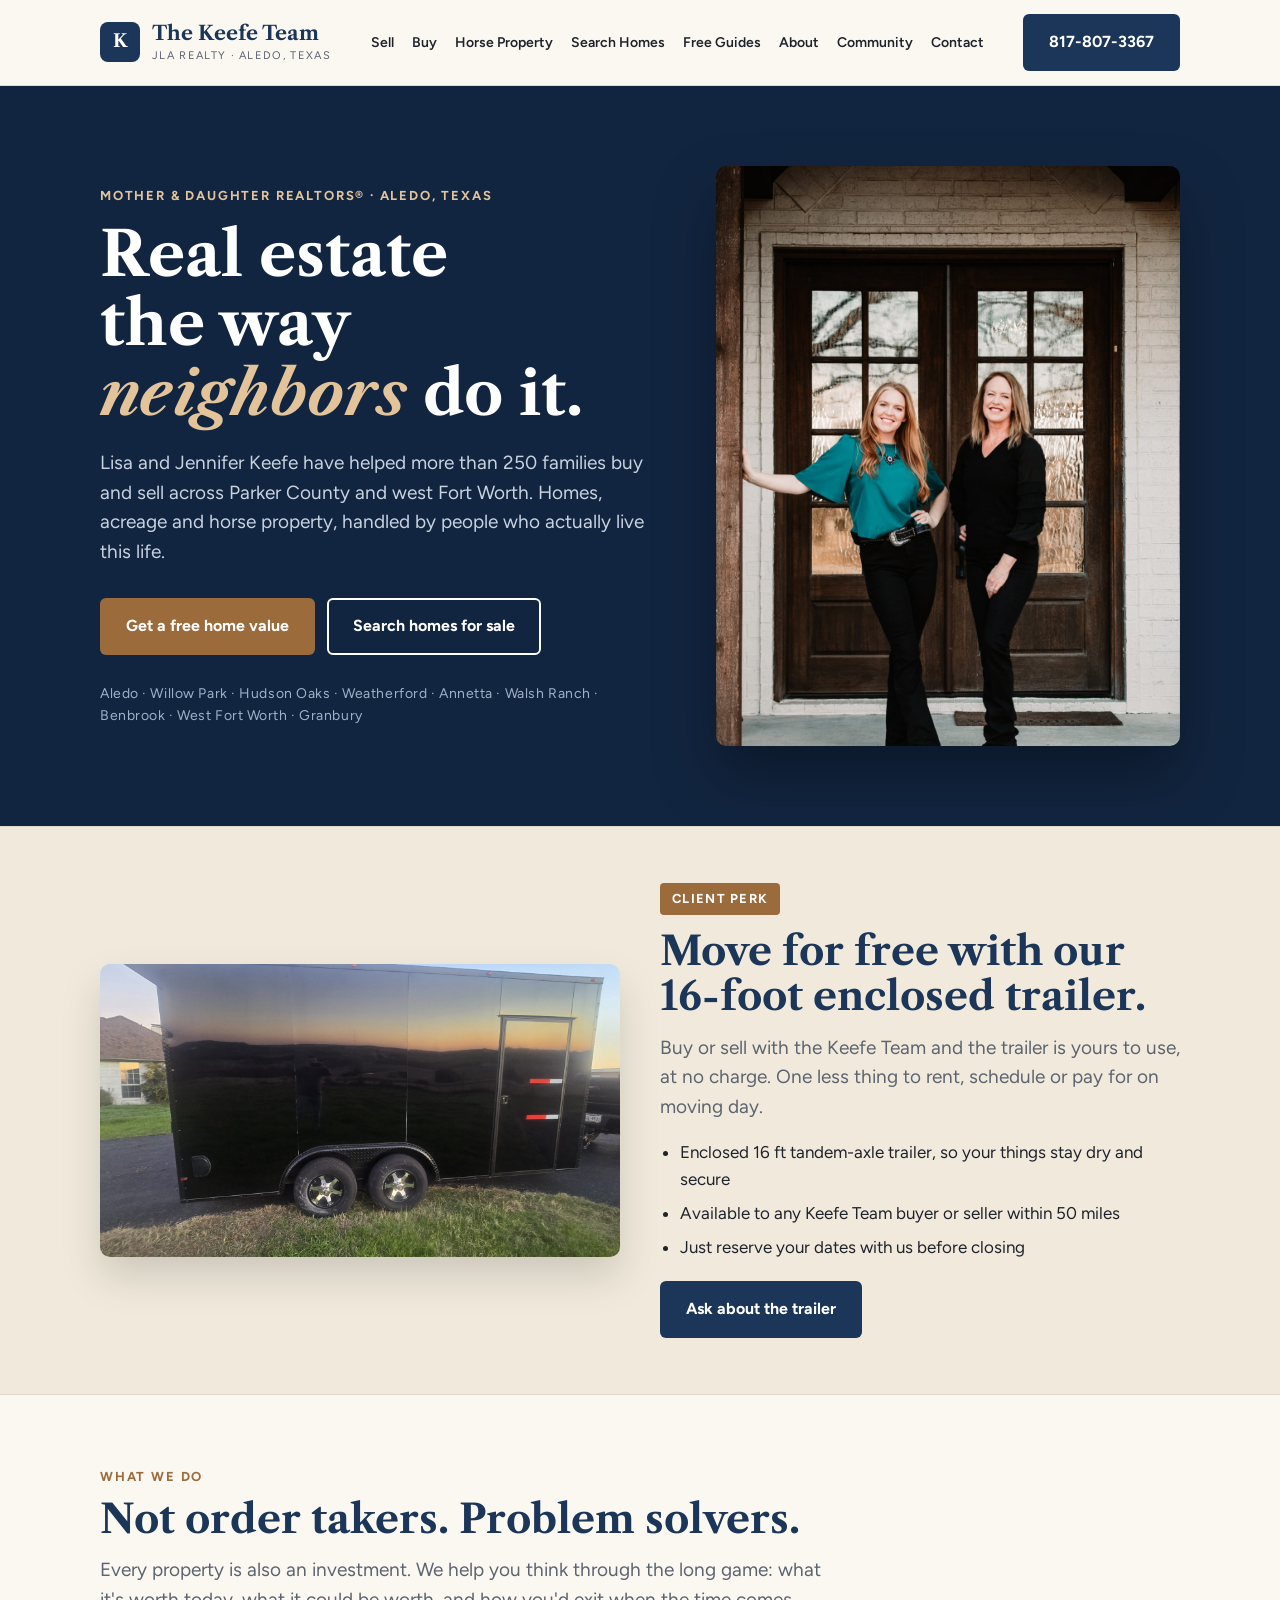
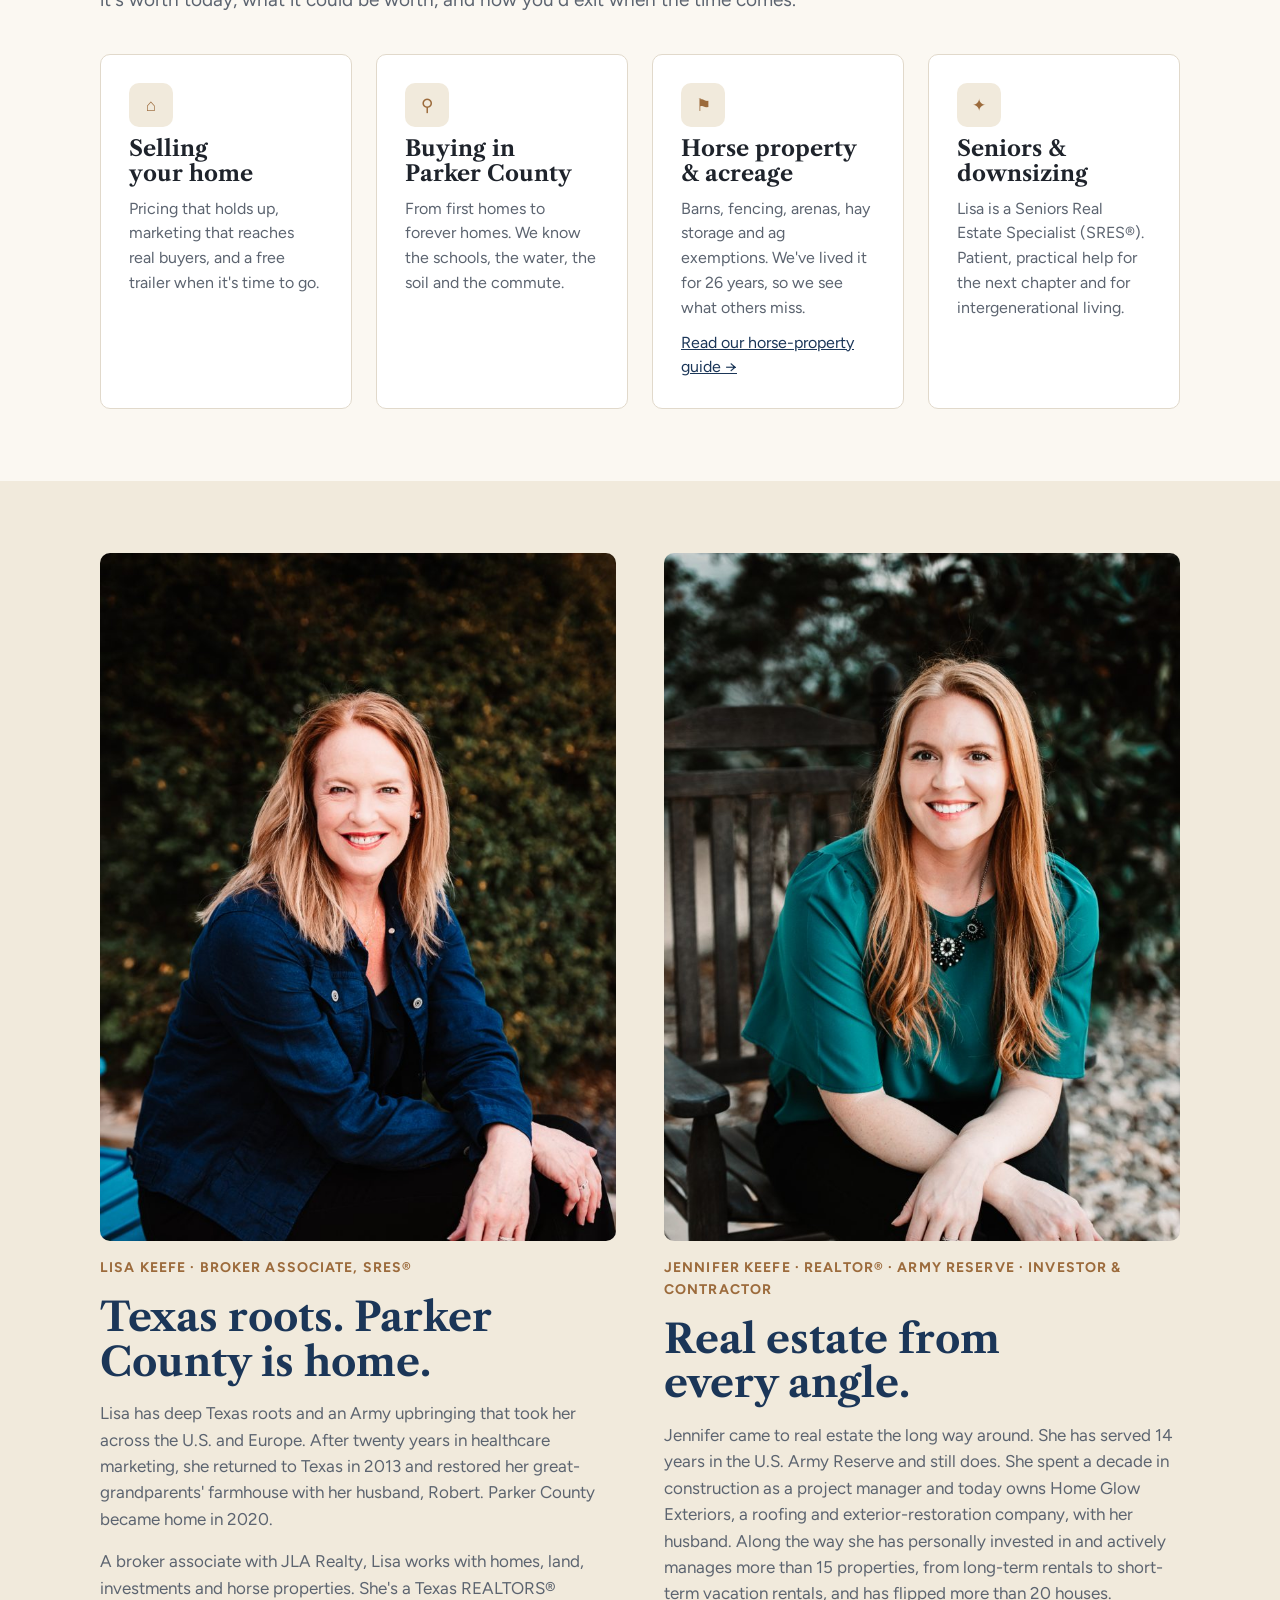
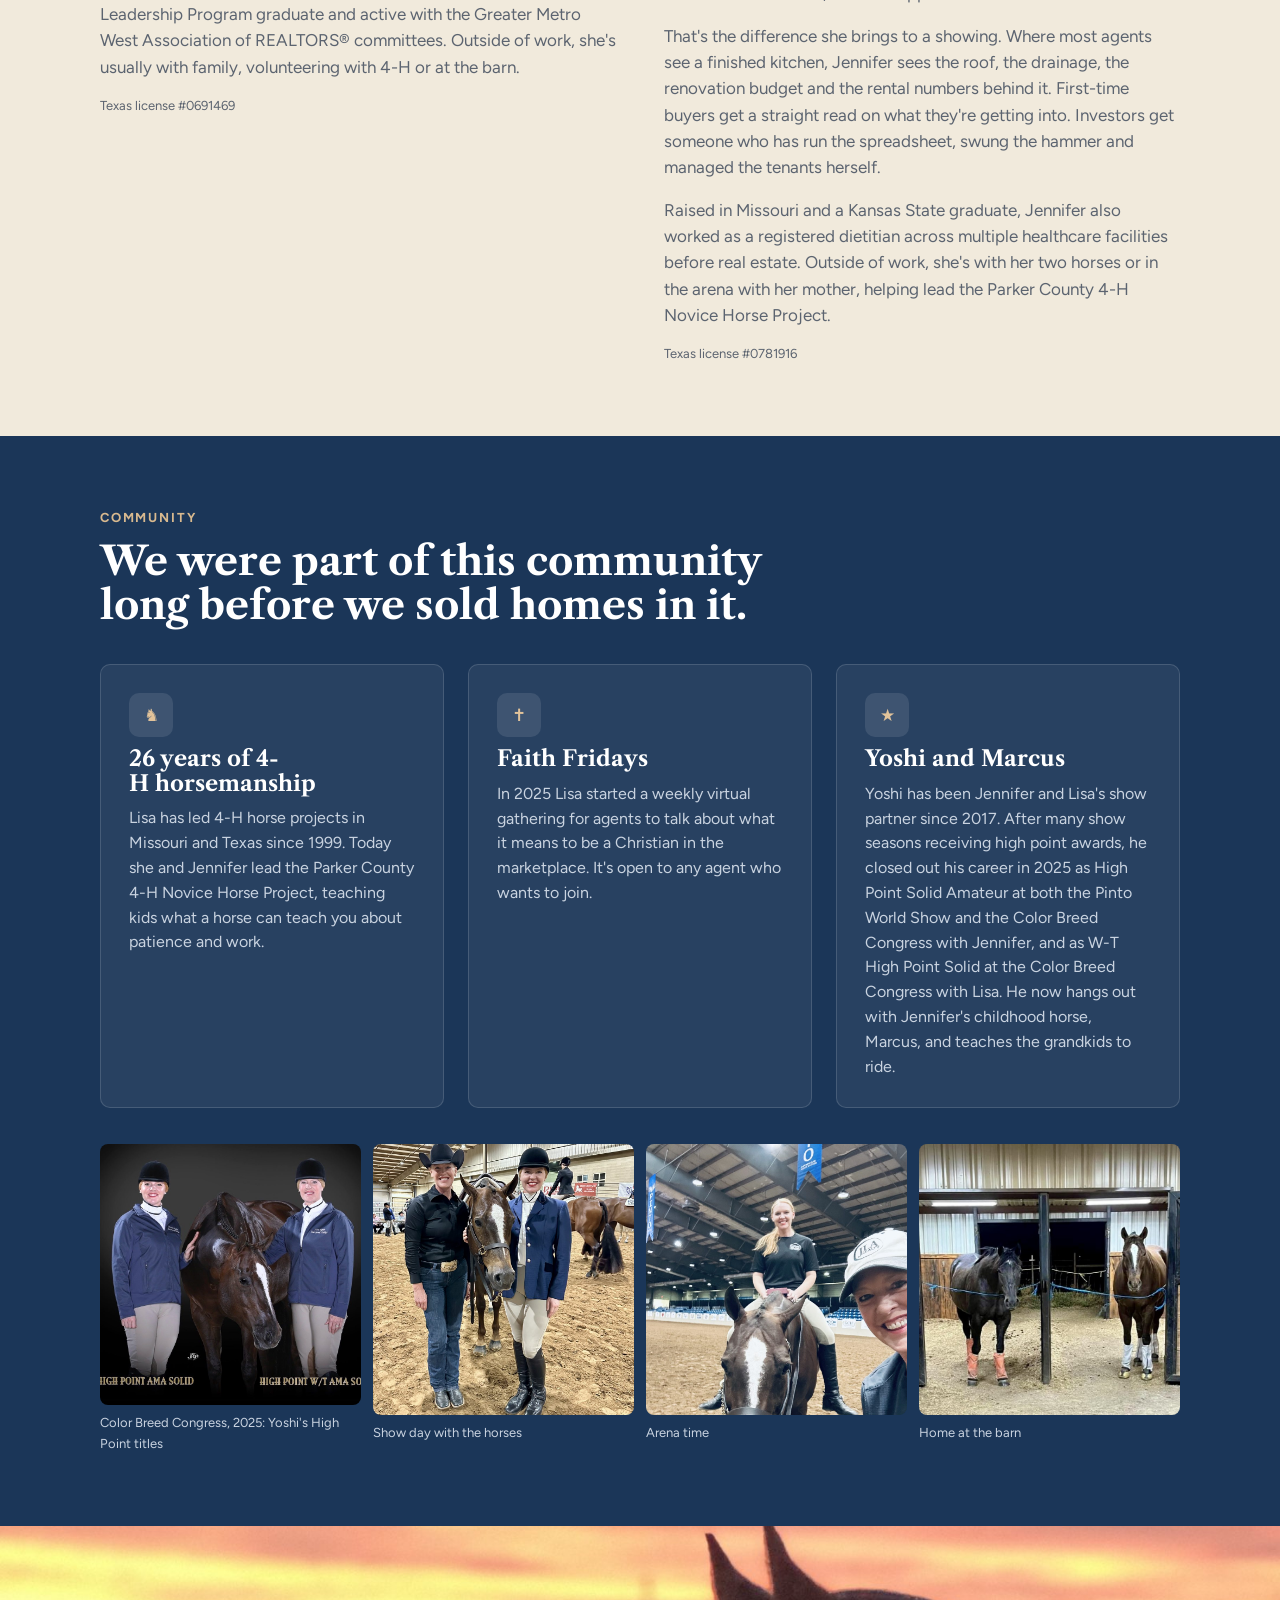
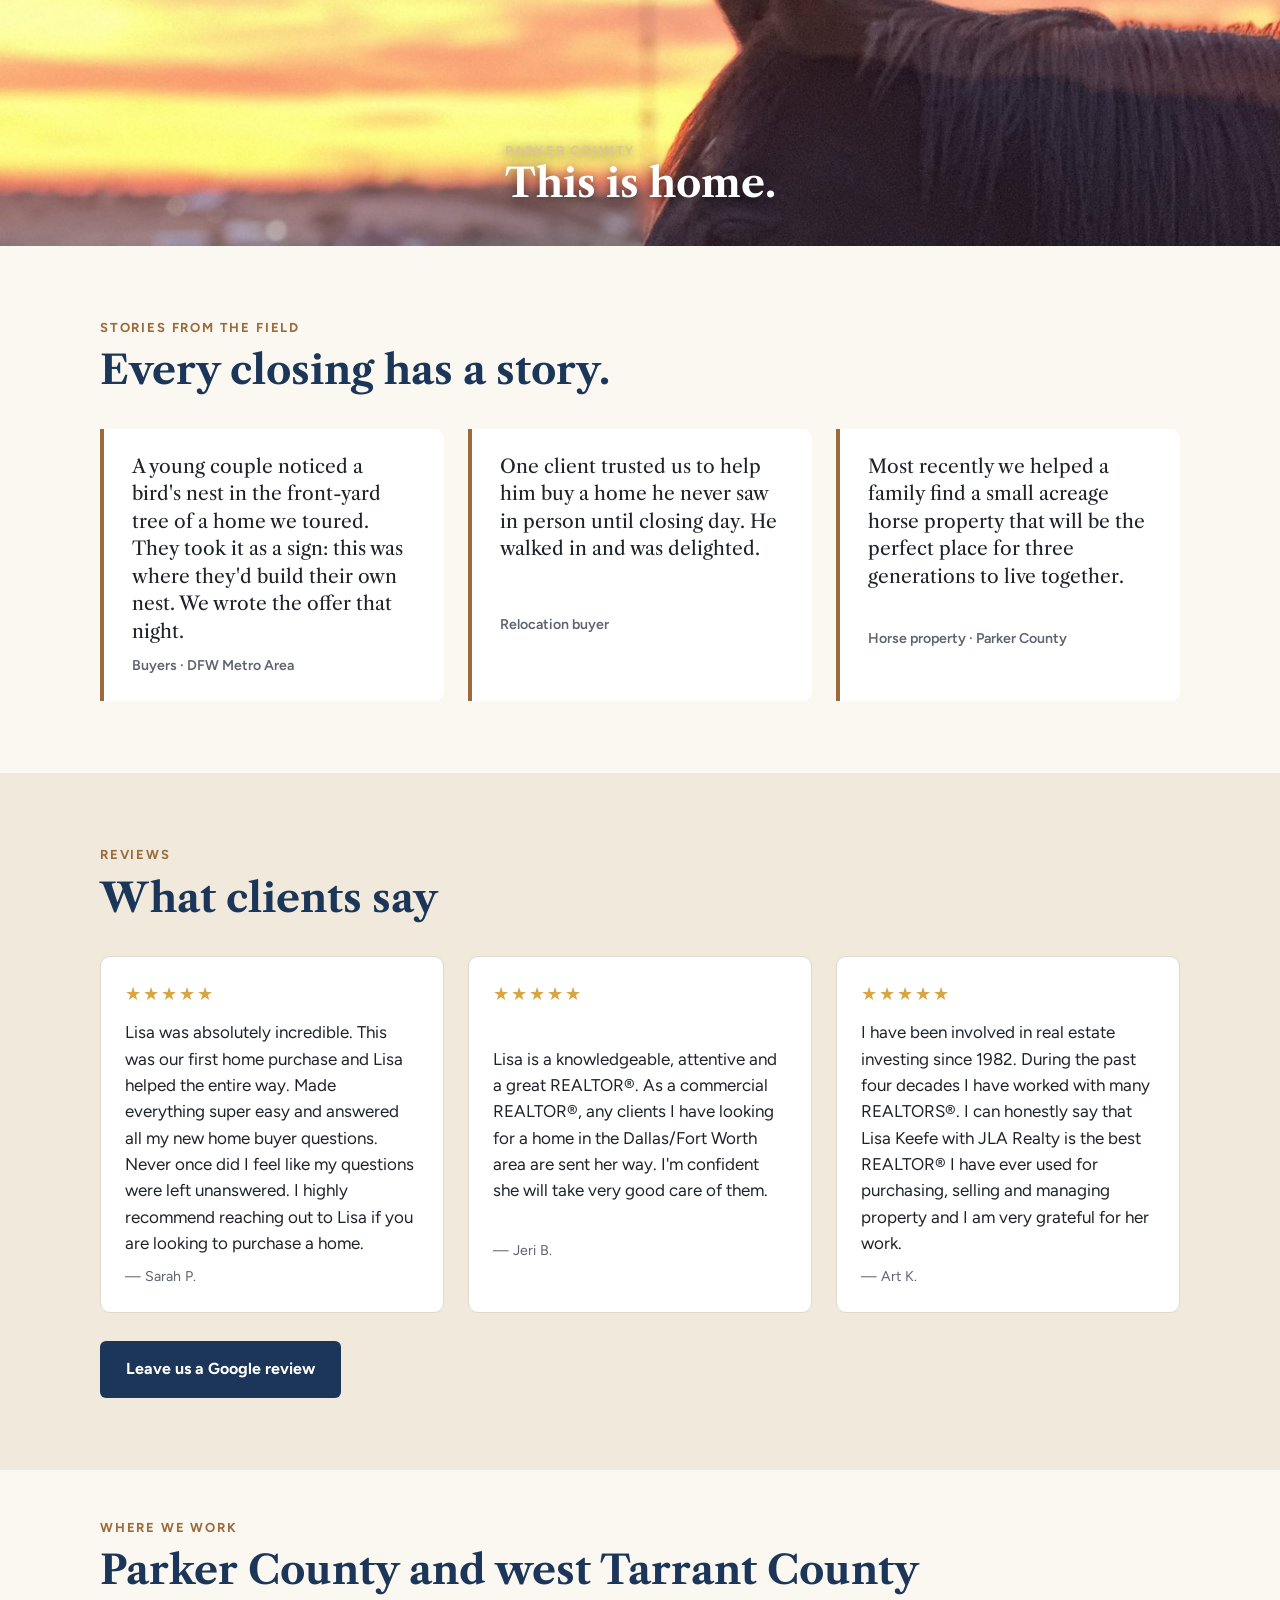
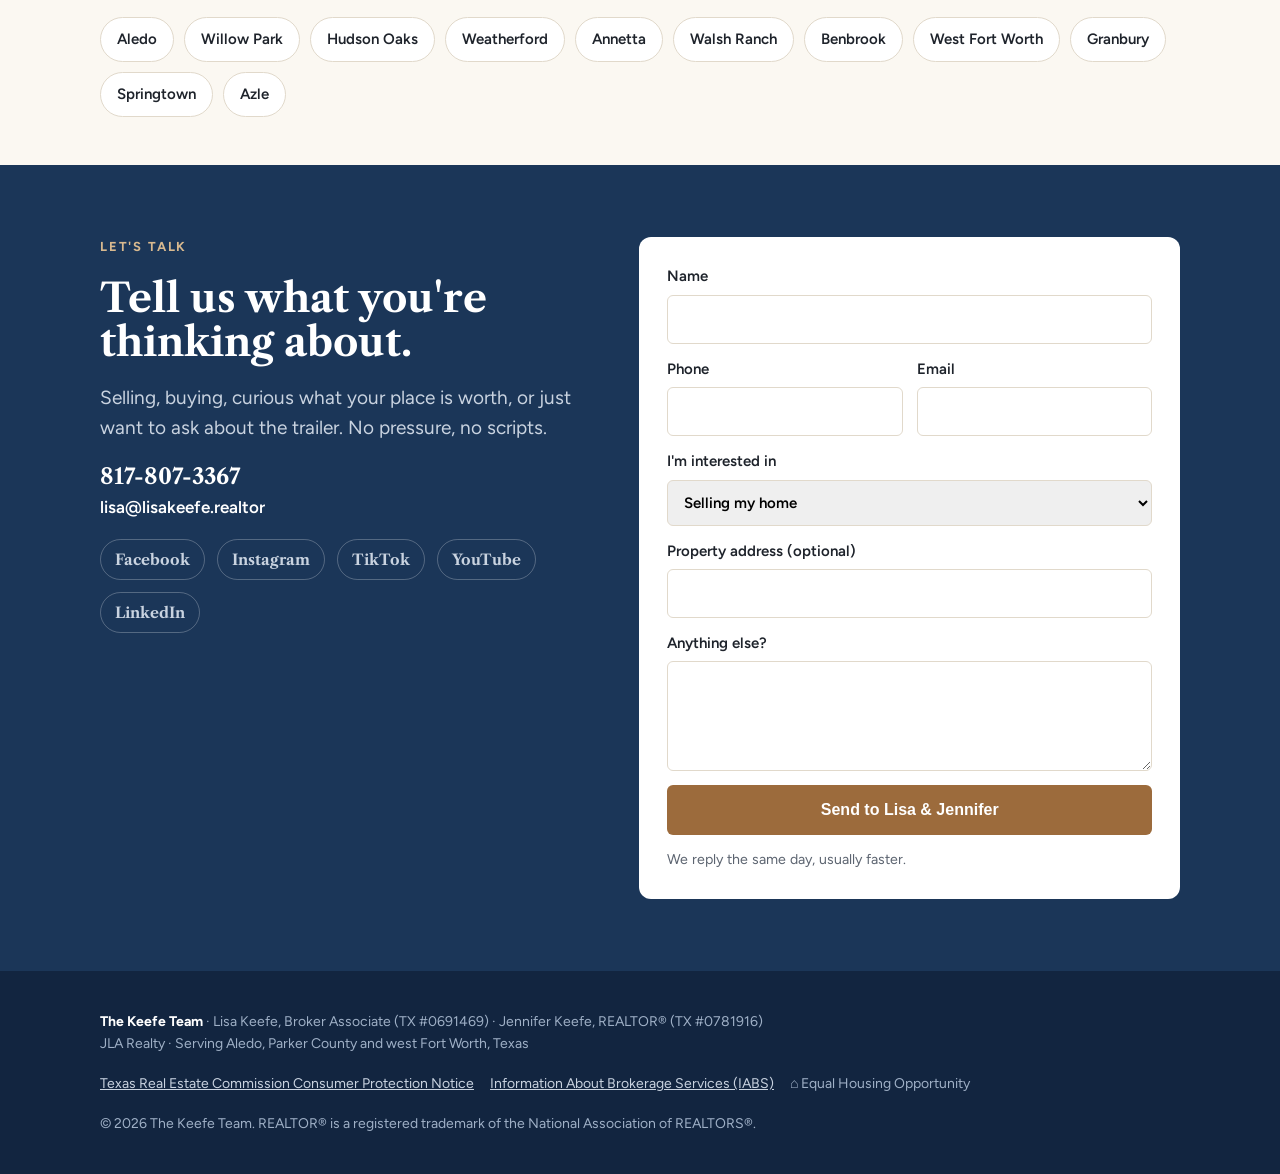
==== index.html @ 7d889970 "Add the three guide PDFs; enable Free Guides link and horse-page CTA Co-Authored-By: Claude Fable 5." ====
<!doctype html>
<html lang="en">
<head>
<meta charset="utf-8">
<!-- Google tag (gtag.js) -->
<script async src="https://www.googletagmanager.com/gtag/js?id=G-CBQDJ9P7MZ"></script>
<script>window.dataLayer=window.dataLayer||[];function gtag(){dataLayer.push(arguments);}gtag('js',new Date());gtag('config','G-CBQDJ9P7MZ');</script>
<meta name="viewport" content="width=device-width, initial-scale=1, viewport-fit=cover">
<title>The Keefe Team | Aledo & Parker County Real Estate</title>
<meta name="description" content="Lisa and Jennifer Keefe, a mother-daughter REALTOR® team with JLA Realty serving Aledo, Willow Park, Weatherford and Parker County. Homes, acreage and horse property. Free moving trailer for clients.">
<meta property="og:type" content="website">
<meta property="og:site_name" content="The Keefe Team">
<meta property="og:title" content="The Keefe Team | Aledo & Parker County Real Estate">
<meta property="og:description" content="Lisa and Jennifer Keefe, a mother-daughter REALTOR® team with JLA Realty serving Aledo, Willow Park, Weatherford and Parker County. Homes, acreage and horse property. Free moving trailer for clients.">
<meta property="og:image" content="https://keefeteamrealty.com/img/og-keefe-team.jpg">
<meta property="og:image:width" content="1200">
<meta property="og:image:height" content="630">
<meta name="twitter:card" content="summary_large_image">
<link rel="canonical" href="https://keefeteamrealty.com/">
<link rel="preconnect" href="https://fonts.googleapis.com">
<link rel="stylesheet" href="https://fonts.googleapis.com/css2?family=Libre+Caslon+Text:ital,wght@0,400;0,700;1,400&family=Figtree:wght@400;500;600;700&display=swap">
<link rel="stylesheet" href="/site.css">
</head>
<body>

<nav>
  <div class="in">
    <a class="brand" href="#top"><span class="mark">K</span><span><b>The Keefe Team</b><small>JLA Realty · Aledo, Texas</small></span></a>
    <ul>
      <li><a href="#sell">Sell</a></li><li><a href="#buy">Buy</a></li><li><a href="/horse-property">Horse Property</a></li><li><a href="https://lisakeefe.realtor" target="_blank" rel="noopener">Search Homes</a></li><li><a href="/guides">Free Guides</a></li><li><a href="#about">About</a></li><li><a href="#community">Community</a></li><li><a href="#contact">Contact</a></li>
    </ul>
    <a class="btn navy call" href="tel:8178073367" onclick="window.gtag&&gtag('event','phone_call_click',{location:'nav'})">817-807-3367</a>
  </div>
</nav>

<header class="hero" id="top">
  <div class="in">
    <div>
      <div class="eyebrow" style="color:#E2C39A">Mother &amp; daughter REALTORS® · Aledo, Texas</div>
      <h1 style="margin-top:14px">Real estate the way <em>neighbors</em> do it.</h1>
      <p class="lede">Lisa and Jennifer Keefe have helped more than 250 families buy and sell across Parker County and west Fort Worth. Homes, acreage and horse property, handled by people who actually live this life.</p>
      <div class="cta">
        <a class="btn primary" href="#contact">Get a free home value</a>
        <a class="btn ghost" href="https://lisakeefe.realtor" target="_blank" rel="noopener">Search homes for sale</a>
      </div>
      <p class="areas-line">Aledo · Willow Park · Hudson Oaks · Weatherford · Annetta · Walsh Ranch · Benbrook · West Fort Worth · Granbury</p>
    </div>
    <img class="hero-img" src="/img/hero-lisa-jennifer.jpg" alt="Jennifer and Lisa Keefe in front of a home in Aledo, Texas" width="1120" height="1400" fetchpriority="high">
  </div>
</header>

<section class="trailer" id="trailer">
  <div class="in">
    <img src="/img/trailer.jpg" alt="The Keefe Team's black 16-foot enclosed moving trailer" width="1600" height="900" loading="lazy" style="width:100%;height:auto;border-radius:10px;box-shadow:0 20px 40px rgba(0,0,0,.15)">
    <div>
      <span class="badge">Client perk</span>
      <h2>Move for free with our 16-foot enclosed trailer.</h2>
      <p class="lede" style="margin-top:14px">Buy or sell with the Keefe Team and the trailer is yours to use, at no charge. One less thing to rent, schedule or pay for on moving day.</p>
      <ul>
        <li>Enclosed 16 ft tandem-axle trailer, so your things stay dry and secure</li>
        <li>Available to any Keefe Team buyer or seller within 50 miles</li>
        <li>Just reserve your dates with us before closing</li>
      </ul>
      <p style="margin-top:20px"><a class="btn navy" href="#contact">Ask about the trailer</a></p>
    </div>
  </div>
</section>

<section class="band" id="sell">
  <div class="in">
    <div class="eyebrow">What we do</div>
    <h2 style="margin-top:10px;color:var(--navy)">Not order takers. Problem solvers.</h2>
    <p class="lede" style="margin-top:14px">Every property is also an investment. We help you think through the long game: what it's worth today, what it could be worth, and how you'd exit when the time comes.</p>
    <div class="grid g4" style="margin-top:40px">
      <div class="card"><div class="ico">⌂</div><h3>Selling your home</h3><p>Pricing that holds up, marketing that reaches real buyers, and a free trailer when it's time to go.</p></div>
      <div class="card" id="buy"><div class="ico">⚲</div><h3>Buying in Parker County</h3><p>From first homes to forever homes. We know the schools, the water, the soil and the commute.</p></div>
      <div class="card" id="horse"><div class="ico">⚑</div><h3>Horse property &amp; acreage</h3><p>Barns, fencing, arenas, hay storage and ag exemptions. We've lived it for 26 years, so we see what others miss.</p><p><a href="/horse-property">Read our horse-property guide →</a></p></div>
      <div class="card"><div class="ico">✦</div><h3>Seniors &amp; downsizing</h3><p>Lisa is a Seniors Real Estate Specialist (SRES®). Patient, practical help for the next chapter and for intergenerational living.</p></div>
    </div>
  </div>
</section>

<section class="band about" id="about" style="background:var(--cream)">
  <div class="in">
    <div class="person">
      <img class="portrait" src="/img/lisa.jpg" alt="Lisa Keefe" width="750" height="1000" loading="lazy">
      <div class="role">Lisa Keefe · Broker Associate, SRES®</div>
      <h2 style="color:var(--navy)">Texas roots. Parker County is home.</h2>
      <p>Lisa has deep Texas roots and an Army upbringing that took her across the U.S. and Europe. After twenty years in healthcare marketing, she returned to Texas in 2013 and restored her great-grandparents' farmhouse with her husband, Robert. Parker County became home in 2020.</p>
      <p>A broker associate with JLA Realty, Lisa works with homes, land, investments and horse properties. She's a Texas REALTORS® Leadership Program graduate and active with the Greater Metro West Association of REALTORS® committees. Outside of work, she's usually with family, volunteering with 4-H or at the barn.</p>
      <p class="lic">Texas license #0691469</p>
    </div>
    <div class="person">
      <img class="portrait" src="/img/jennifer.jpg" alt="Jennifer Keefe" width="750" height="1000" loading="lazy">
      <div class="role">Jennifer Keefe · REALTOR® · Army Reserve · Investor &amp; Contractor</div>
      <h2 style="color:var(--navy)">Real estate from every angle.</h2>
      <p>Jennifer came to real estate the long way around. She has served 14 years in the U.S. Army Reserve and still does. She spent a decade in construction as a project manager and today owns Home Glow Exteriors, a roofing and exterior-restoration company, with her husband. Along the way she has personally invested in and actively manages more than 15 properties, from long-term rentals to short-term vacation rentals, and has flipped more than 20 houses.</p>
      <p>That's the difference she brings to a showing. Where most agents see a finished kitchen, Jennifer sees the roof, the drainage, the renovation budget and the rental numbers behind it. First-time buyers get a straight read on what they're getting into. Investors get someone who has run the spreadsheet, swung the hammer and managed the tenants herself.</p>
      <p>Raised in Missouri and a Kansas State graduate, Jennifer also worked as a registered dietitian across multiple healthcare facilities before real estate. Outside of work, she's with her two horses or in the arena with her mother, helping lead the Parker County 4-H Novice Horse Project.</p>
      <p class="lic">Texas license #0781916</p>
    </div>
  </div>
</section>

<section class="band navy community" id="community">
  <div class="in">
    <div class="eyebrow">Community</div>
    <h2 style="margin-top:10px">We were part of this community long before we sold homes in it.</h2>
    <div class="grid g3">
      <div class="card"><div class="ico">♞</div><h3>26 years of 4-H horsemanship</h3><p>Lisa has led 4-H horse projects in Missouri and Texas since 1999. Today she and Jennifer lead the Parker County 4-H Novice Horse Project, teaching kids what a horse can teach you about patience and work.</p></div>
      <div class="card"><div class="ico">✝</div><h3>Faith Fridays</h3><p>In 2025 Lisa started a weekly virtual gathering for agents to talk about what it means to be a Christian in the marketplace. It's open to any agent who wants to join.</p></div>
      <div class="card"><div class="ico">★</div><h3>Yoshi and Marcus</h3><p>Yoshi has been Jennifer and Lisa's show partner since 2017. After many show seasons receiving high point awards, he closed out his career in 2025 as High Point Solid Amateur at both the Pinto World Show and the Color Breed Congress with Jennifer, and as W-T High Point Solid at the Color Breed Congress with Lisa. He now hangs out with Jennifer's childhood horse, Marcus, and teaches the grandkids to ride.</p></div>
    </div>
    <div class="strip">
      <figure><img src="/img/yoshi-champion.jpg" alt="Lisa and Jennifer with Yoshi at the Pinto Color Breed Congress, High Point awards" loading="lazy"><figcaption>Color Breed Congress, 2025: Yoshi's High Point titles</figcaption></figure>
      <figure><img src="/img/show-ring.jpg" alt="Lisa and Jennifer in the show ring with their horses" loading="lazy"><figcaption>Show day with the horses</figcaption></figure>
      <figure><img src="/img/arena-selfie.jpg" alt="Jennifer on horseback with Lisa in the arena" loading="lazy"><figcaption>Arena time</figcaption></figure>
      <figure><img src="/img/barn.jpg" alt="Horses at the barn" loading="lazy"><figcaption>Home at the barn</figcaption></figure>
    </div>
  </div>
</section>
<section class="band-photo" aria-label="Horses at sunset in Parker County">
  <div class="in"><div class="eyebrow" style="color:#E2C39A">Parker County</div><h2>This is home.</h2></div>
</section>

<section class="band" id="stories">
  <div class="in">
    <div class="eyebrow">Stories from the field</div>
    <h2 style="margin-top:10px;color:var(--navy)">Every closing has a story.</h2>
    <div class="grid g3" style="margin-top:36px">
      <div class="quote"><p>A young couple noticed a bird's nest in the front-yard tree of a home we toured. They took it as a sign: this was where they'd build their own nest. We wrote the offer that night.</p><small>Buyers · DFW Metro Area</small></div>
      <div class="quote"><p>One client trusted us to help him buy a home he never saw in person until closing day. He walked in and was delighted.</p><small>Relocation buyer</small></div>
      <div class="quote"><p>Most recently we helped a family find a small acreage horse property that will be the perfect place for three generations to live together.</p><small>Horse property · Parker County</small></div>
    </div>
  </div>
</section>

<section class="band" id="reviews" style="background:var(--cream)">
  <div class="in">
    <div class="eyebrow">Reviews</div>
    <h2 style="margin-top:10px;color:var(--navy)">What clients say</h2>
    <div class="grid g3" style="margin-top:36px">
      <div class="review"><div class="stars">★★★★★</div><p>Lisa was absolutely incredible. This was our first home purchase and Lisa helped the entire way. Made everything super easy and answered all my new home buyer questions. Never once did I feel like my questions were left unanswered. I highly recommend reaching out to Lisa if you are looking to purchase a home.</p><small>— Sarah P.</small></div>
      <div class="review"><div class="stars">★★★★★</div><p>Lisa is a knowledgeable, attentive and a great REALTOR®. As a commercial REALTOR®, any clients I have looking for a home in the Dallas/Fort Worth area are sent her way. I'm confident she will take very good care of them.</p><small>— Jeri B.</small></div>
      <div class="review"><div class="stars">★★★★★</div><p>I have been involved in real estate investing since 1982. During the past four decades I have worked with many REALTORS®. I can honestly say that Lisa Keefe with JLA Realty is the best REALTOR® I have ever used for purchasing, selling and managing property and I am very grateful for her work.</p><small>— Art K.</small></div>
    </div>
    <p style="margin-top:28px"><a class="btn navy" href="https://g.page/r/CYs8_K3I6oSSEAI/review" target="_blank" rel="noopener">Leave us a Google review</a></p>
  </div>
</section>

<section class="band tight" id="areas">
  <div class="in">
    <div class="eyebrow">Where we work</div>
    <h2 style="margin-top:10px;color:var(--navy)">Parker County and west Tarrant County</h2>
    <div class="chips">
      <span class="chip">Aledo</span><span class="chip">Willow Park</span><span class="chip">Hudson Oaks</span><span class="chip">Weatherford</span><span class="chip">Annetta</span><span class="chip">Walsh Ranch</span><span class="chip">Benbrook</span><span class="chip">West Fort Worth</span><span class="chip">Granbury</span><span class="chip">Springtown</span><span class="chip">Azle</span>
    </div>
  </div>
</section>

<section class="band navy contact" id="contact">
  <div class="in">
    <div class="direct">
      <div class="eyebrow">Let's talk</div>
      <h2>Tell us what you're thinking about.</h2>
      <p class="lede">Selling, buying, curious what your place is worth, or just want to ask about the trailer. No pressure, no scripts.</p>
      <div><a href="tel:8178073367">817-807-3367</a><br><a href="mailto:lisa@lisakeefe.realtor" style="font-size:17px;font-family:var(--body);font-weight:600">lisa@lisakeefe.realtor</a></div>
      <div class="social">
        <a href="https://www.facebook.com/lisa.keefe.2025/" target="_blank" rel="noopener">Facebook</a>
        <a href="https://www.instagram.com/kcatco/" target="_blank" rel="noopener">Instagram</a>
        <a href="https://www.tiktok.com/@lisabufordkeefe" target="_blank" rel="noopener">TikTok</a>
        <a href="https://www.youtube.com/@lisakeefe8030" target="_blank" rel="noopener">YouTube</a>
        <a href="https://www.linkedin.com/in/lisa-keefe-5457255/" target="_blank" rel="noopener">LinkedIn</a>
      </div>
    </div>
    <div>
      <form id="leadForm">
        <input name="company" tabindex="-1" autocomplete="off" style="position:absolute;left:-9999px" aria-hidden="true">
        <label>Name <input name="name" required autocomplete="name"></label>
        <div class="row">
          <label>Phone <input name="phone" type="tel" autocomplete="tel"></label>
          <label>Email <input name="email" type="email" required autocomplete="email"></label>
        </div>
        <label>I'm interested in
          <select name="interest">
            <option>Selling my home</option><option>Buying a home</option><option>Horse property or acreage</option><option>What my home is worth</option><option>The free moving trailer</option><option>Something else</option>
          </select>
        </label>
        <label>Property address (optional) <input name="address" autocomplete="street-address"></label>
        <label>Anything else? <textarea name="message"></textarea></label>
        <button class="btn primary" type="submit">Send to Lisa &amp; Jennifer</button>
        <small style="color:var(--muted)">We reply the same day, usually faster.</small>
      </form>
      <div id="thanks"><h3 style="color:var(--navy)">Got it. Thank you!</h3><p style="margin-top:8px">Lisa or Jennifer will reach out shortly. If it's urgent, call 817-807-3367.</p></div>
    </div>
  </div>
</section>

<footer>
  <div class="in">
    <div><b style="color:#fff">The Keefe Team</b> · Lisa Keefe, Broker Associate (TX #0691469) · Jennifer Keefe, REALTOR® (TX #0781916)<br>JLA Realty · Serving Aledo, Parker County and west Fort Worth, Texas</div>
    <div class="legal">
      <a href="https://www.trec.texas.gov/forms/consumer-protection-notice" target="_blank" rel="noopener">Texas Real Estate Commission Consumer Protection Notice</a>
      <a href="/iabs-consumer-protection-notice.pdf" target="_blank" rel="noopener">Information About Brokerage Services (IABS)</a>
      <span class="eho">⌂ Equal Housing Opportunity</span>
    </div>
    <div>© 2026 The Keefe Team. REALTOR® is a registered trademark of the National Association of REALTORS®.</div>
  </div>
</footer>

<script>
document.getElementById('leadForm').addEventListener('submit',async function(e){
  e.preventDefault();
  const f=e.target,data=Object.fromEntries(new FormData(f).entries());
  try{
    const btn=f.querySelector('button[type=submit]');btn.disabled=true;btn.textContent='Sending…';
    const r=await fetch('/api/lead',{method:'POST',headers:{'Content-Type':'application/json'},body:JSON.stringify(data)});
    if(!r.ok)throw 0;
    f.style.display='none';document.getElementById('thanks').style.display='block';
    if(window.gtag)gtag('event','generate_lead',{form:'contact',interest:data.interest});
  }catch(err){
    const btn=f.querySelector('button[type=submit]');btn.disabled=false;btn.textContent='Send to Lisa & Jennifer';
    alert('Sorry, that did not go through. Please call or text 817-807-3367.');
  }
});
</script>
</body>
</html>
---- site.css ----
/* Layout: full-width bands, 1120px inner column, alternating paper/navy sections */
:root{
  --navy:#1B3658; --navy-deep:#122540; --paper:#FBF8F2; --cream:#F1EADC; --ink:#1E232B; --muted:#5C6470;
  --leather:#9C6B3C; --leather-dk:#7A5230; --line:#E1D9CB; --white:#fff;
  --display:"Libre Caslon Text",Georgia,serif; --body:"Figtree",-apple-system,"Segoe UI",sans-serif;
}
*{box-sizing:border-box}
html{scroll-behavior:smooth}
body{margin:0;background:var(--paper);color:var(--ink);font-family:var(--body);font-size:17px;line-height:1.55}
img{max-width:100%;display:block}
a{color:var(--navy)}
h1,h2,h3{font-family:var(--display);line-height:1.12;margin:0;text-wrap:balance;font-weight:700}
h2{font-size:clamp(28px,4vw,40px)}
h3{font-size:22px}
p{margin:0}
.in{max-width:1120px;margin:0 auto;padding-left:max(20px,env(safe-area-inset-left,0px));padding-right:max(20px,env(safe-area-inset-right,0px))}
.band{padding-block:72px}
.band.tight{padding-block:48px}
.eyebrow{font-size:13px;font-weight:700;letter-spacing:.14em;text-transform:uppercase;color:var(--leather)}
.navy .eyebrow{color:#D8B98F}
.navy{background:var(--navy);color:#EEF2F7}
.navy h2,.navy h3{color:#fff}
.btn{display:inline-block;padding:14px 24px;border-radius:6px;font-weight:700;text-decoration:none;font-size:16px;border:2px solid transparent}
.btn.primary{background:var(--leather);color:#fff}
.btn.primary:hover{background:var(--leather-dk)}
.btn.ghost{border-color:currentColor;color:inherit}
.btn.navy{background:var(--navy);color:#fff}
.lede{font-size:19px;color:var(--muted);max-width:62ch}
.navy .lede{color:#C9D3E0}
.grid{display:grid;gap:24px}
.g2{grid-template-columns:repeat(auto-fit,minmax(280px,1fr))}
.g3{grid-template-columns:repeat(auto-fit,minmax(260px,1fr))}
.g4{grid-template-columns:repeat(auto-fit,minmax(220px,1fr))}
.stack{display:grid;gap:16px}
.photo{background:linear-gradient(135deg,#C9B9A0,#8E7A5F);border-radius:8px;aspect-ratio:4/3;max-width:100%;display:grid;place-items:center;color:#fff;font-weight:600;text-align:center;padding:16px;font-size:14px;letter-spacing:.04em}
.photo.tall{aspect-ratio:3/4}
.photo.wide{aspect-ratio:16/9}

/* nav */
nav{position:sticky;top:0;z-index:20;background:rgba(251,248,242,.94);backdrop-filter:blur(8px);border-bottom:1px solid var(--line)}
nav .in{display:flex;align-items:center;justify-content:space-between;gap:16px;padding-block:14px}
.brand{display:flex;align-items:center;gap:12px;text-decoration:none;color:var(--navy)}
.brand .mark{width:40px;height:40px;border-radius:8px;background:var(--navy);display:grid;place-items:center;color:#fff;font-family:var(--display);font-weight:700;font-size:18px}
.brand b{font-family:var(--display);font-size:20px;line-height:1}
.brand small{display:block;white-space:nowrap;font-size:11px;letter-spacing:.12em;text-transform:uppercase;color:var(--muted);font-family:var(--body)}
nav ul{display:flex;gap:18px;list-style:none;margin:0;padding:0;font-weight:600;font-size:14px}
nav ul a{text-decoration:none;color:var(--ink)}
nav .call{white-space:nowrap}
@media (max-width:860px){nav ul{display:none}}

/* hero */
.hero{background:var(--navy-deep);color:#fff;position:relative;overflow:hidden}
.hero .in{display:grid;grid-template-columns:1.1fr .9fr;gap:48px;align-items:center;padding-block:80px}
.hero h1{font-size:clamp(36px,5.6vw,62px);color:#fff}
.hero h1 em{font-style:italic;color:#E2C39A}
.hero p.lede{color:#C9D3E0;margin-top:20px}
.hero .cta{display:flex;flex-wrap:wrap;gap:12px;margin-top:32px}
.hero .ghost{color:#fff}
.hero-img{width:100%;height:auto;border-radius:10px;box-shadow:0 30px 60px rgba(0,0,0,.35);object-fit:cover}
.portrait{width:100%;height:auto;border-radius:10px;aspect-ratio:3/4;object-fit:cover}
.strip{display:grid;grid-template-columns:repeat(4,1fr);gap:12px;margin-top:36px}
.strip img{width:100%;height:100%;aspect-ratio:1;object-fit:cover;border-radius:8px}
.strip figure{margin:0;display:grid;gap:8px}
.strip figcaption{font-size:13px;color:#C9D3E0}
@media (max-width:860px){.strip{grid-template-columns:repeat(2,1fr)}}
.band-photo{position:relative;background:url(/img/sunset-horses.jpg) center/cover no-repeat;min-height:320px;display:grid;align-items:end}
.band-photo .in{padding-block:40px;color:#fff;text-shadow:0 2px 12px rgba(0,0,0,.6)}
.band-photo h2{color:#fff}
.areas-line{margin-top:28px;font-size:14px;color:#9FB0C6;letter-spacing:.04em}
@media (max-width:860px){.hero .in{grid-template-columns:1fr;padding-block:56px}.hero-img{aspect-ratio:4/3;max-height:420px}}

/* trailer */
.trailer{background:var(--cream);border-block:1px solid var(--line)}
.trailer .in{display:grid;grid-template-columns:1fr 1fr;gap:40px;align-items:center;padding-block:56px}
.trailer h2{color:var(--navy)}
.trailer ul{margin:18px 0 0;padding-left:20px;display:grid;gap:8px}
.badge{display:inline-block;background:var(--leather);color:#fff;font-weight:700;font-size:13px;letter-spacing:.1em;text-transform:uppercase;padding:6px 12px;border-radius:4px;margin-bottom:14px}
@media (max-width:860px){.trailer .in{grid-template-columns:1fr}}

/* services */
.card{background:var(--white);border:1px solid var(--line);border-radius:10px;padding:28px;display:grid;gap:10px;align-content:start}
.card .ico{width:44px;height:44px;border-radius:10px;background:var(--cream);display:grid;place-items:center;color:var(--leather)}
.card p{color:var(--muted);font-size:16px}

/* about */
.about .in{display:grid;grid-template-columns:1fr 1fr;gap:48px;align-items:start}
.person{display:grid;gap:16px}
.person .role{font-size:14px;color:var(--leather);font-weight:700;letter-spacing:.08em;text-transform:uppercase}
.person p{color:var(--muted)}
.lic{font-size:13px;color:var(--muted)}
@media (max-width:860px){.about .in{grid-template-columns:1fr}}

/* community */
.community .grid{margin-top:36px}
.community .card{background:rgba(255,255,255,.06);border-color:rgba(255,255,255,.14)}
.community .card p{color:#C9D3E0}
.community .card .ico{background:rgba(255,255,255,.1);color:#E2C39A}

/* stories */
.quote{background:var(--white);border-left:4px solid var(--leather);padding:24px 28px;border-radius:0 10px 10px 0;display:grid;gap:10px}
.quote p{font-family:var(--display);font-size:19px;line-height:1.45}
.quote small{color:var(--muted);font-weight:600}

/* reviews */
.stars{color:#D9A441;letter-spacing:2px;font-size:18px}
.review{background:var(--white);border:1px solid var(--line);border-radius:10px;padding:24px;display:grid;gap:10px}
.review p{color:var(--ink)}
.review small{color:var(--muted)}

/* areas */
.chips{display:flex;flex-wrap:wrap;gap:10px;margin-top:24px}
.chip{background:var(--white);border:1px solid var(--line);padding:10px 16px;border-radius:999px;font-weight:600;font-size:15px}

/* contact */
.contact .in{display:grid;grid-template-columns:1fr 1.1fr;gap:48px;align-items:start}
form{display:grid;gap:14px;background:#fff;color:var(--ink);padding:28px;border-radius:12px}
form label{display:grid;gap:6px;font-weight:600;font-size:15px}
form input,form select,form textarea{font:inherit;padding:12px;border:1px solid var(--line);border-radius:6px;width:100%}
form textarea{min-height:110px;resize:vertical}
form .row{display:grid;grid-template-columns:1fr 1fr;gap:14px}
.direct{display:grid;gap:18px}
.direct a{color:#fff;font-weight:700;text-decoration:none;font-size:22px;font-family:var(--display)}
.social{display:flex;flex-wrap:wrap;gap:12px}
.social a{font-size:15px;color:#C9D3E0;text-decoration:none;border:1px solid rgba(255,255,255,.25);padding:8px 14px;border-radius:999px}
#thanks{display:none;background:var(--cream);padding:24px;border-radius:12px;color:var(--ink)}
@media (max-width:860px){.contact .in{grid-template-columns:1fr}form .row{grid-template-columns:1fr}}

/* footer */
footer{background:var(--navy-deep);color:#9FB0C6;font-size:14px;padding-block:40px}
footer .in{display:grid;gap:18px}
footer a{color:#C9D3E0}
.legal{display:flex;flex-wrap:wrap;gap:16px;align-items:center}
.eho{display:inline-flex;align-items:center;gap:8px}
@media (prefers-reduced-motion:reduce){html{scroll-behavior:auto}}
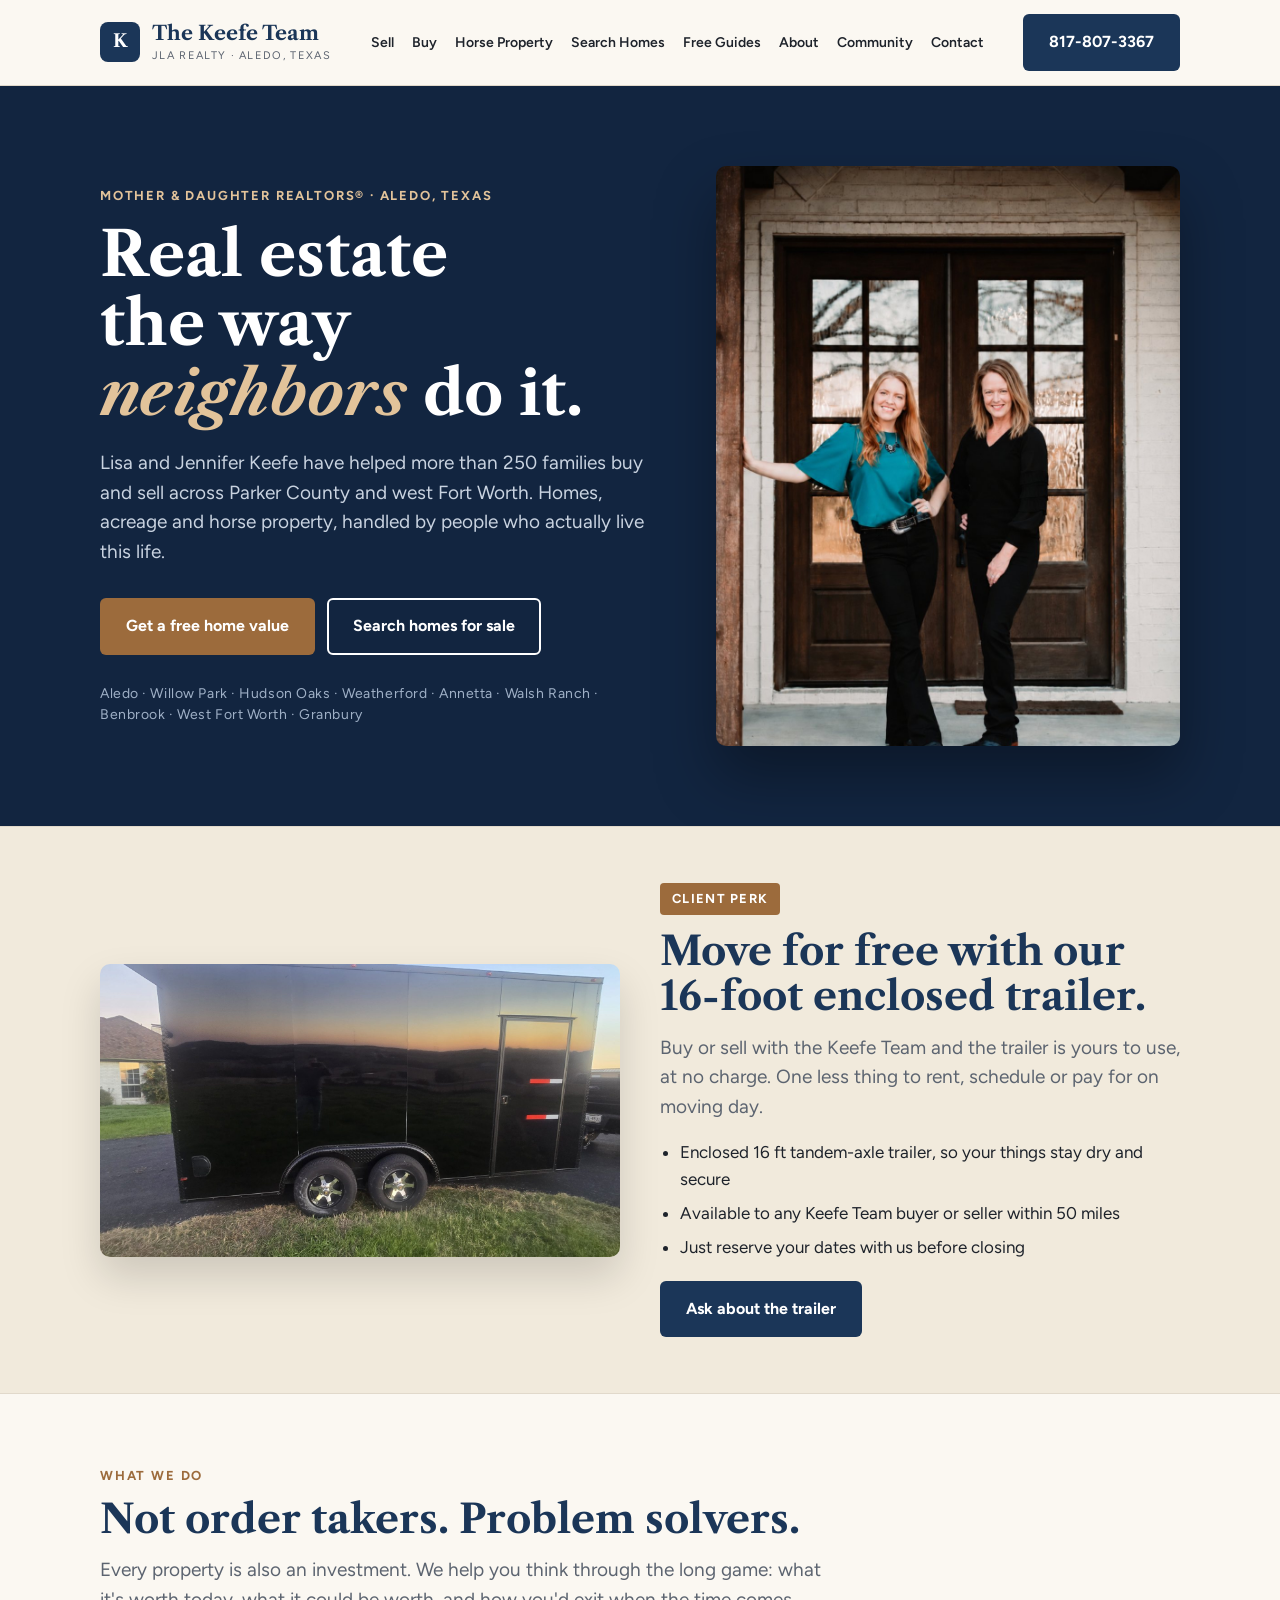
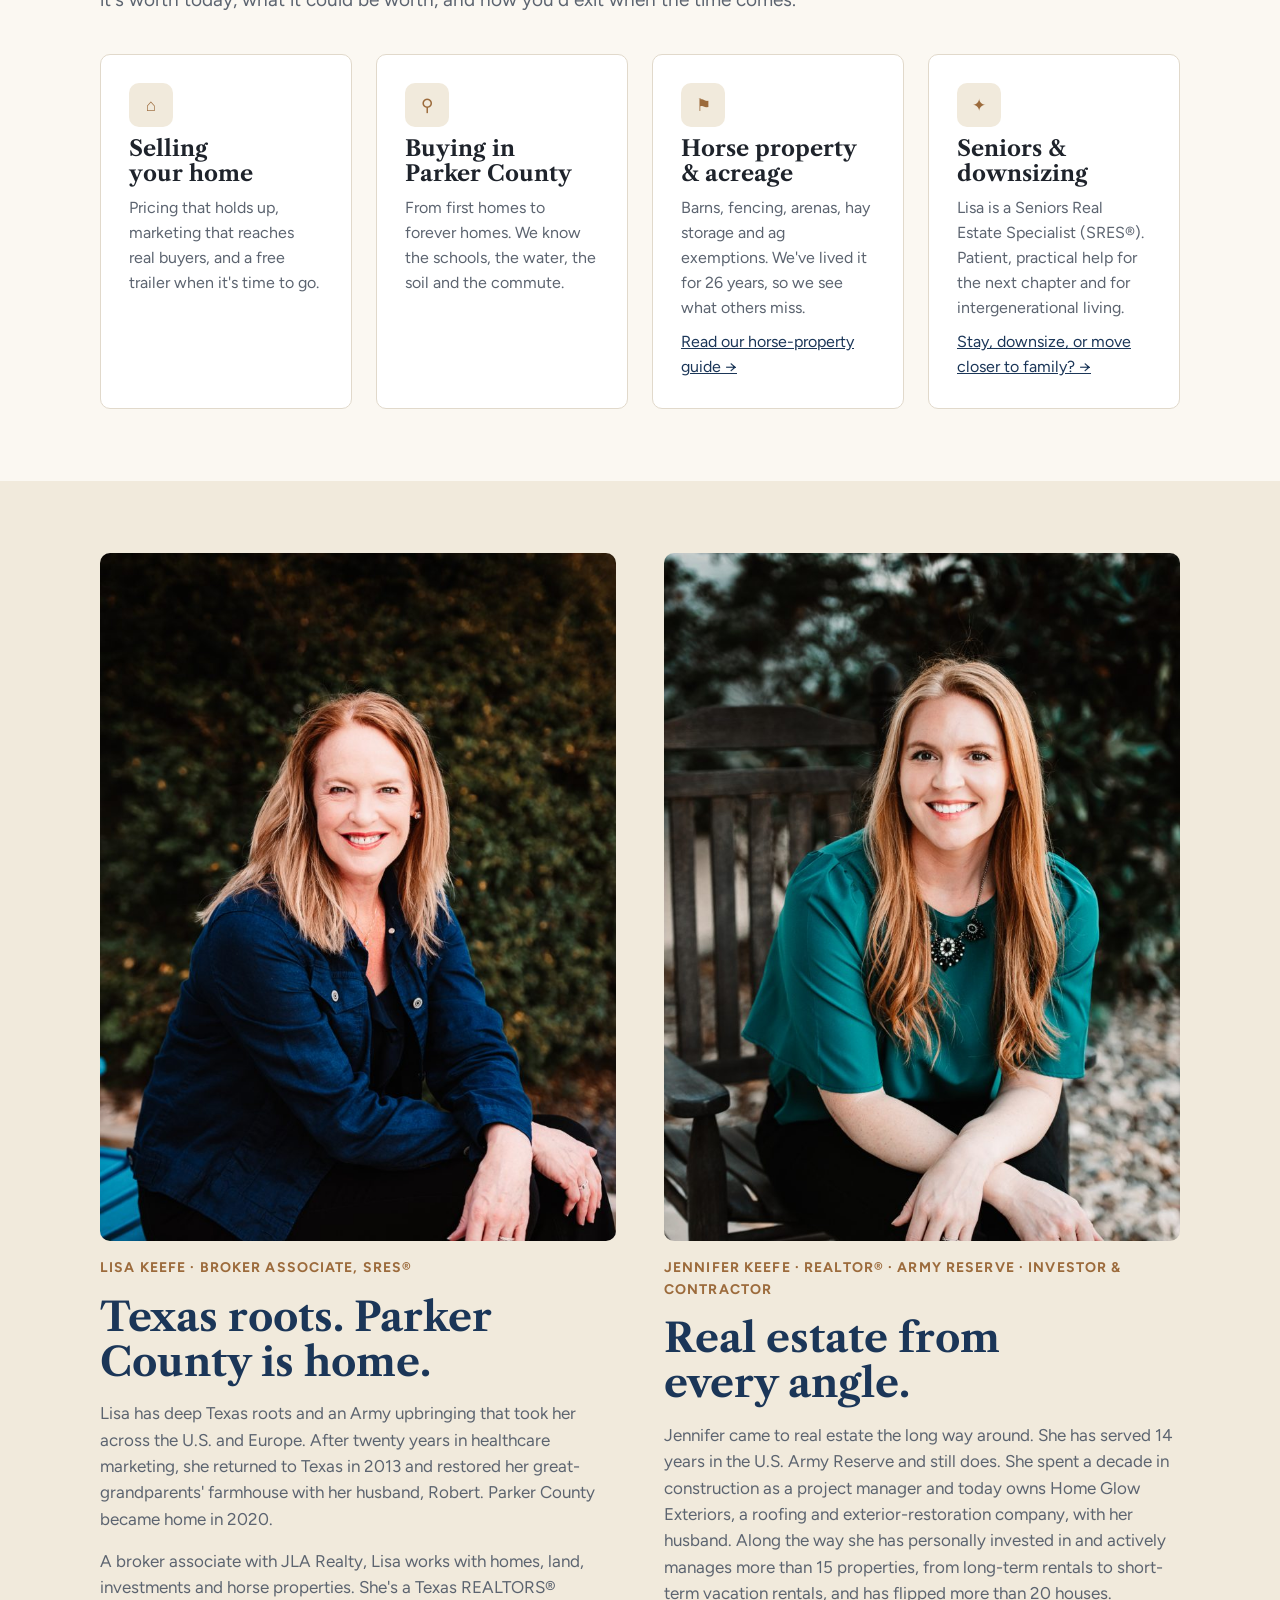
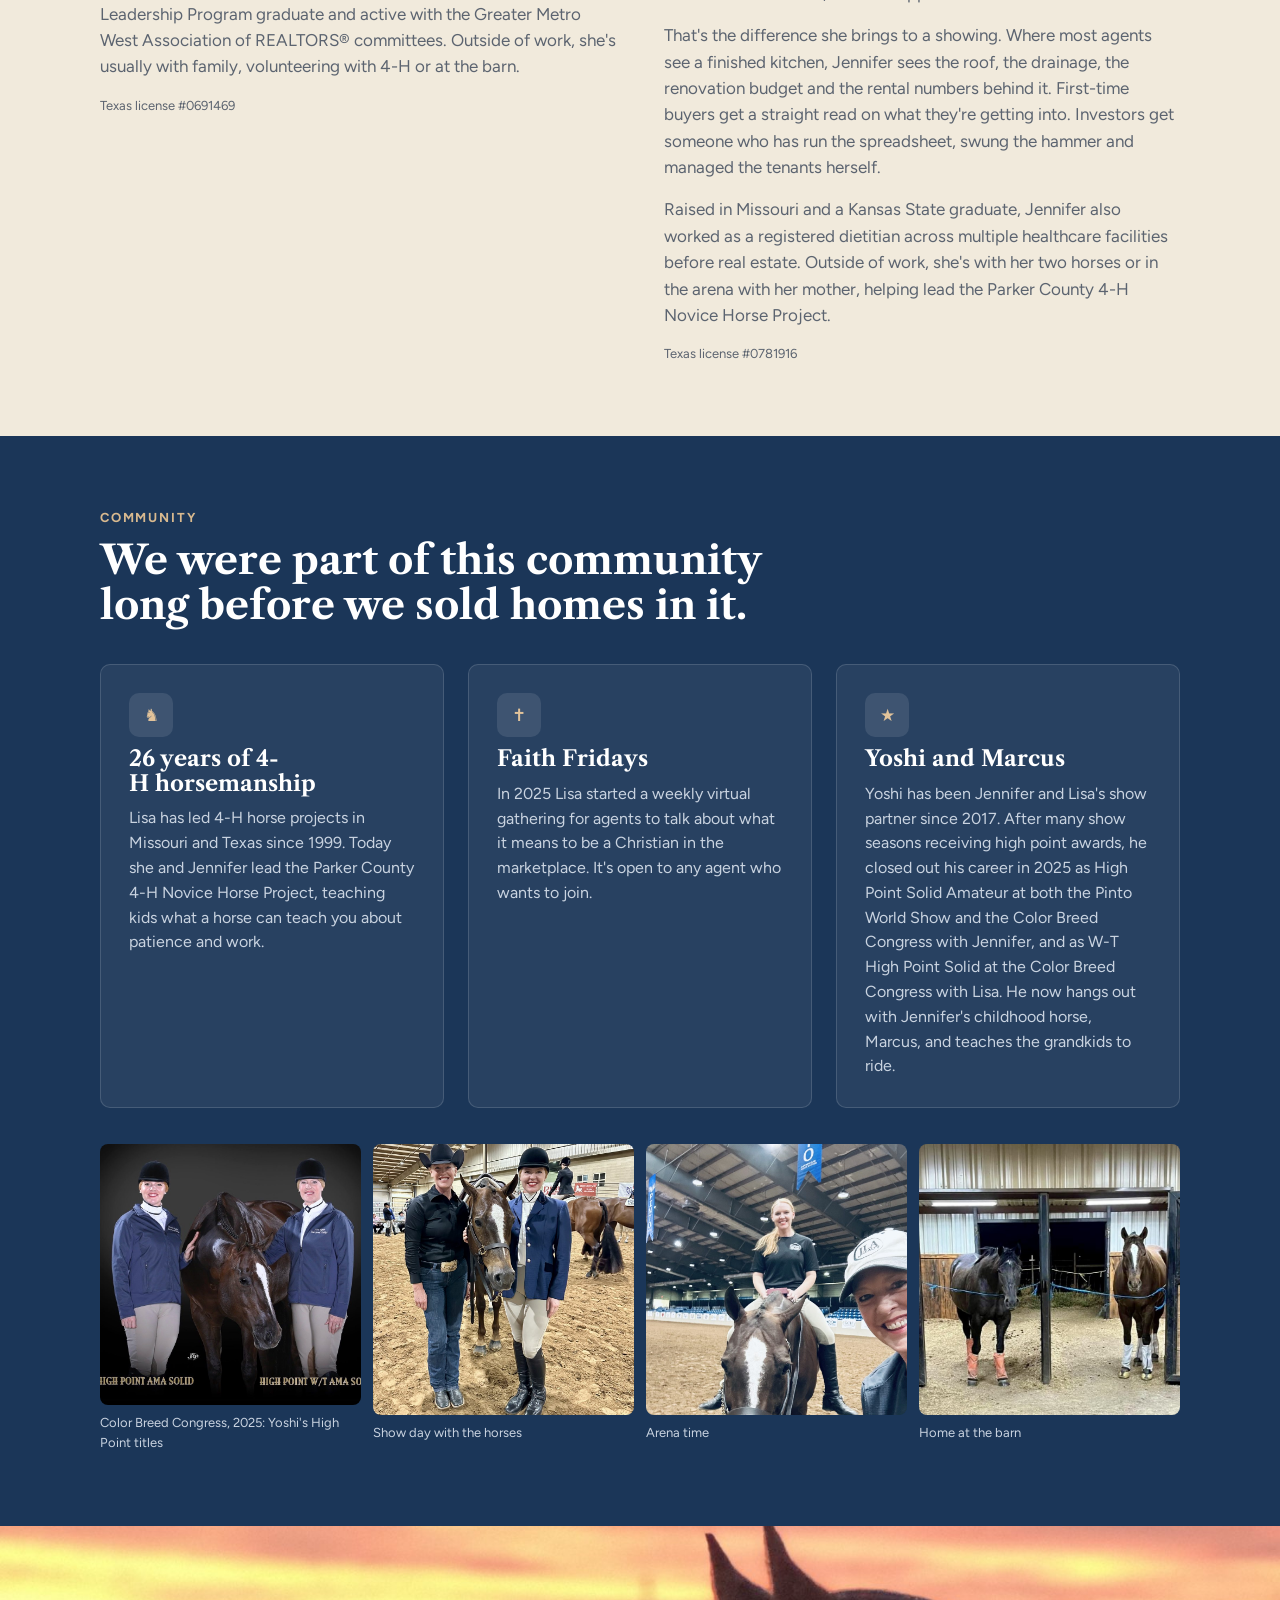
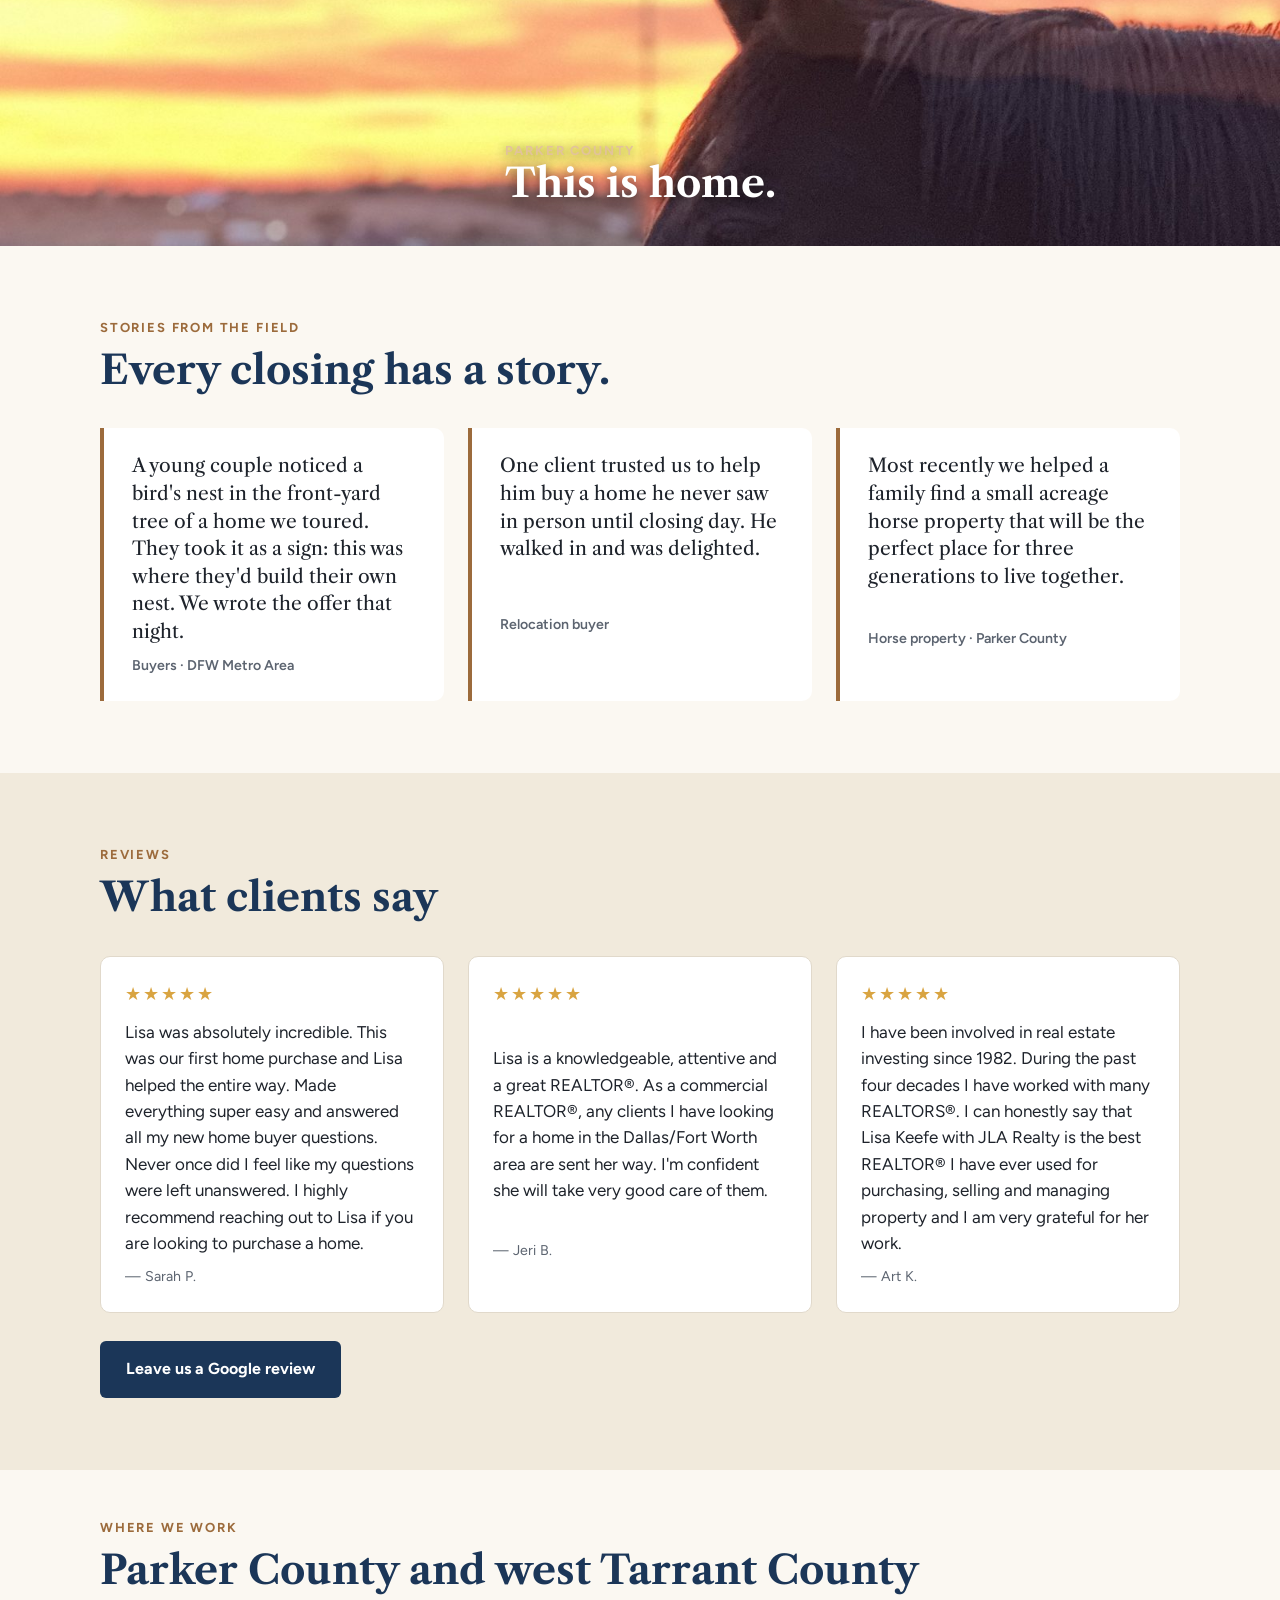
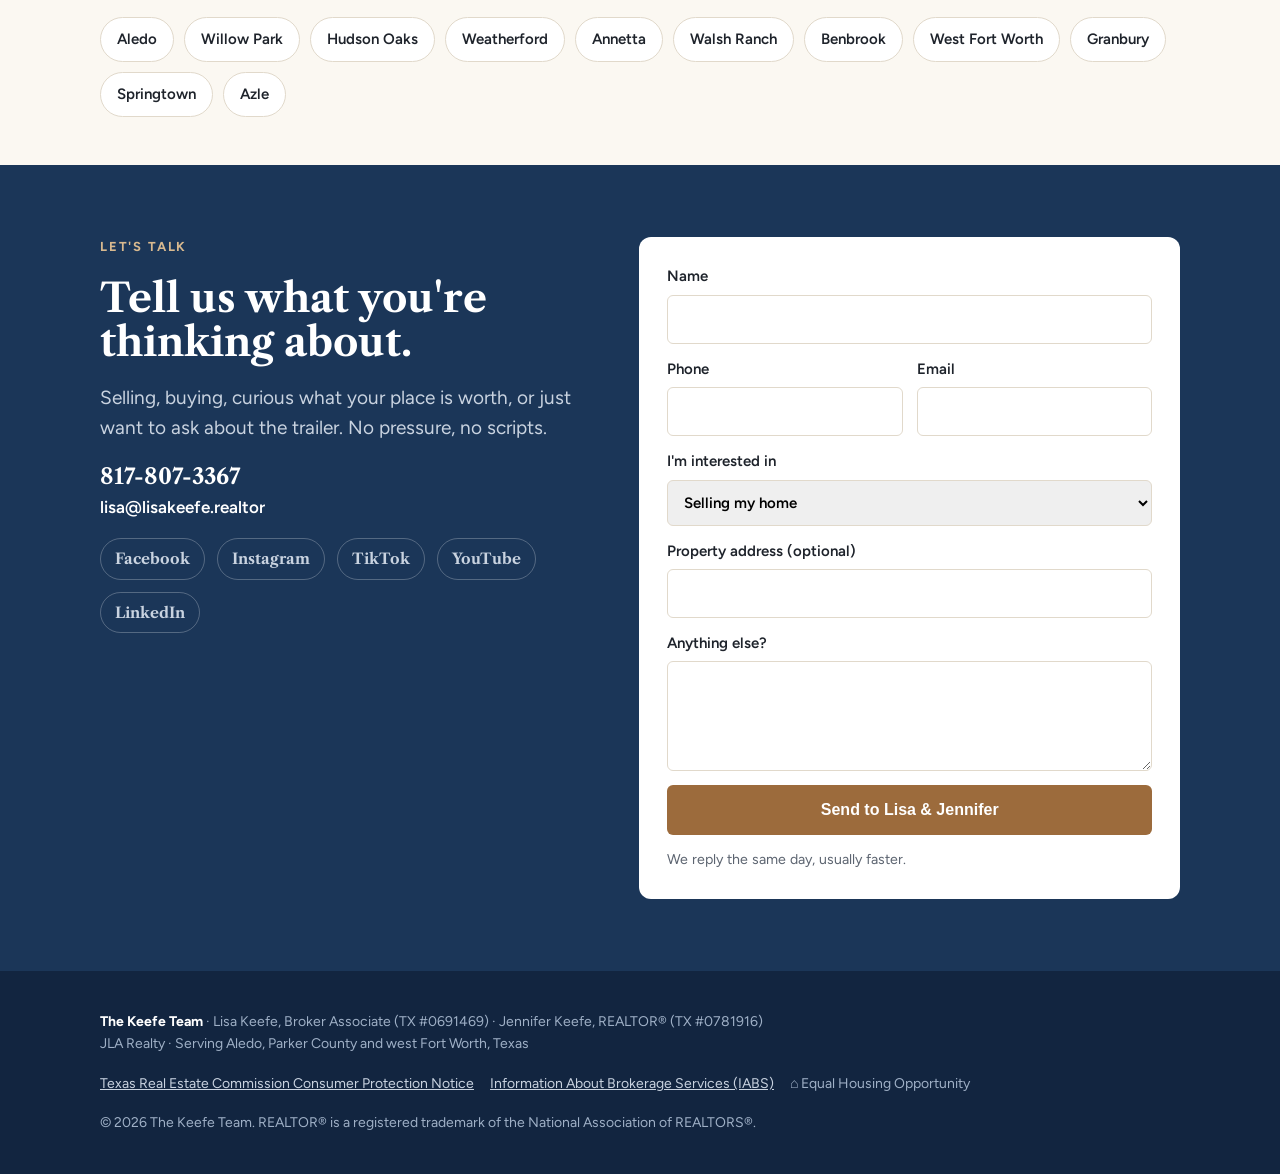
==== commit 8eebd09b: "Add Seniors & Downsizing guide page (SRES content from Lisa) Co-Authored-By: Claude Fable 5.1 <norep" ====
--- a/index.html
+++ b/index.html
@@ -75,7 +75,7 @@
       <div class="card"><div class="ico">⌂</div><h3>Selling your home</h3><p>Pricing that holds up, marketing that reaches real buyers, and a free trailer when it's time to go.</p></div>
       <div class="card" id="buy"><div class="ico">⚲</div><h3>Buying in Parker County</h3><p>From first homes to forever homes. We know the schools, the water, the soil and the commute.</p></div>
       <div class="card" id="horse"><div class="ico">⚑</div><h3>Horse property &amp; acreage</h3><p>Barns, fencing, arenas, hay storage and ag exemptions. We've lived it for 26 years, so we see what others miss.</p><p><a href="/horse-property">Read our horse-property guide →</a></p></div>
-      <div class="card"><div class="ico">✦</div><h3>Seniors &amp; downsizing</h3><p>Lisa is a Seniors Real Estate Specialist (SRES®). Patient, practical help for the next chapter and for intergenerational living.</p></div>
+      <div class="card"><div class="ico">✦</div><h3>Seniors &amp; downsizing</h3><p>Lisa is a Seniors Real Estate Specialist (SRES®). Patient, practical help for the next chapter and for intergenerational living.</p><p><a href="/seniors">Stay, downsize, or move closer to family? →</a></p></div>
     </div>
   </div>
 </section>
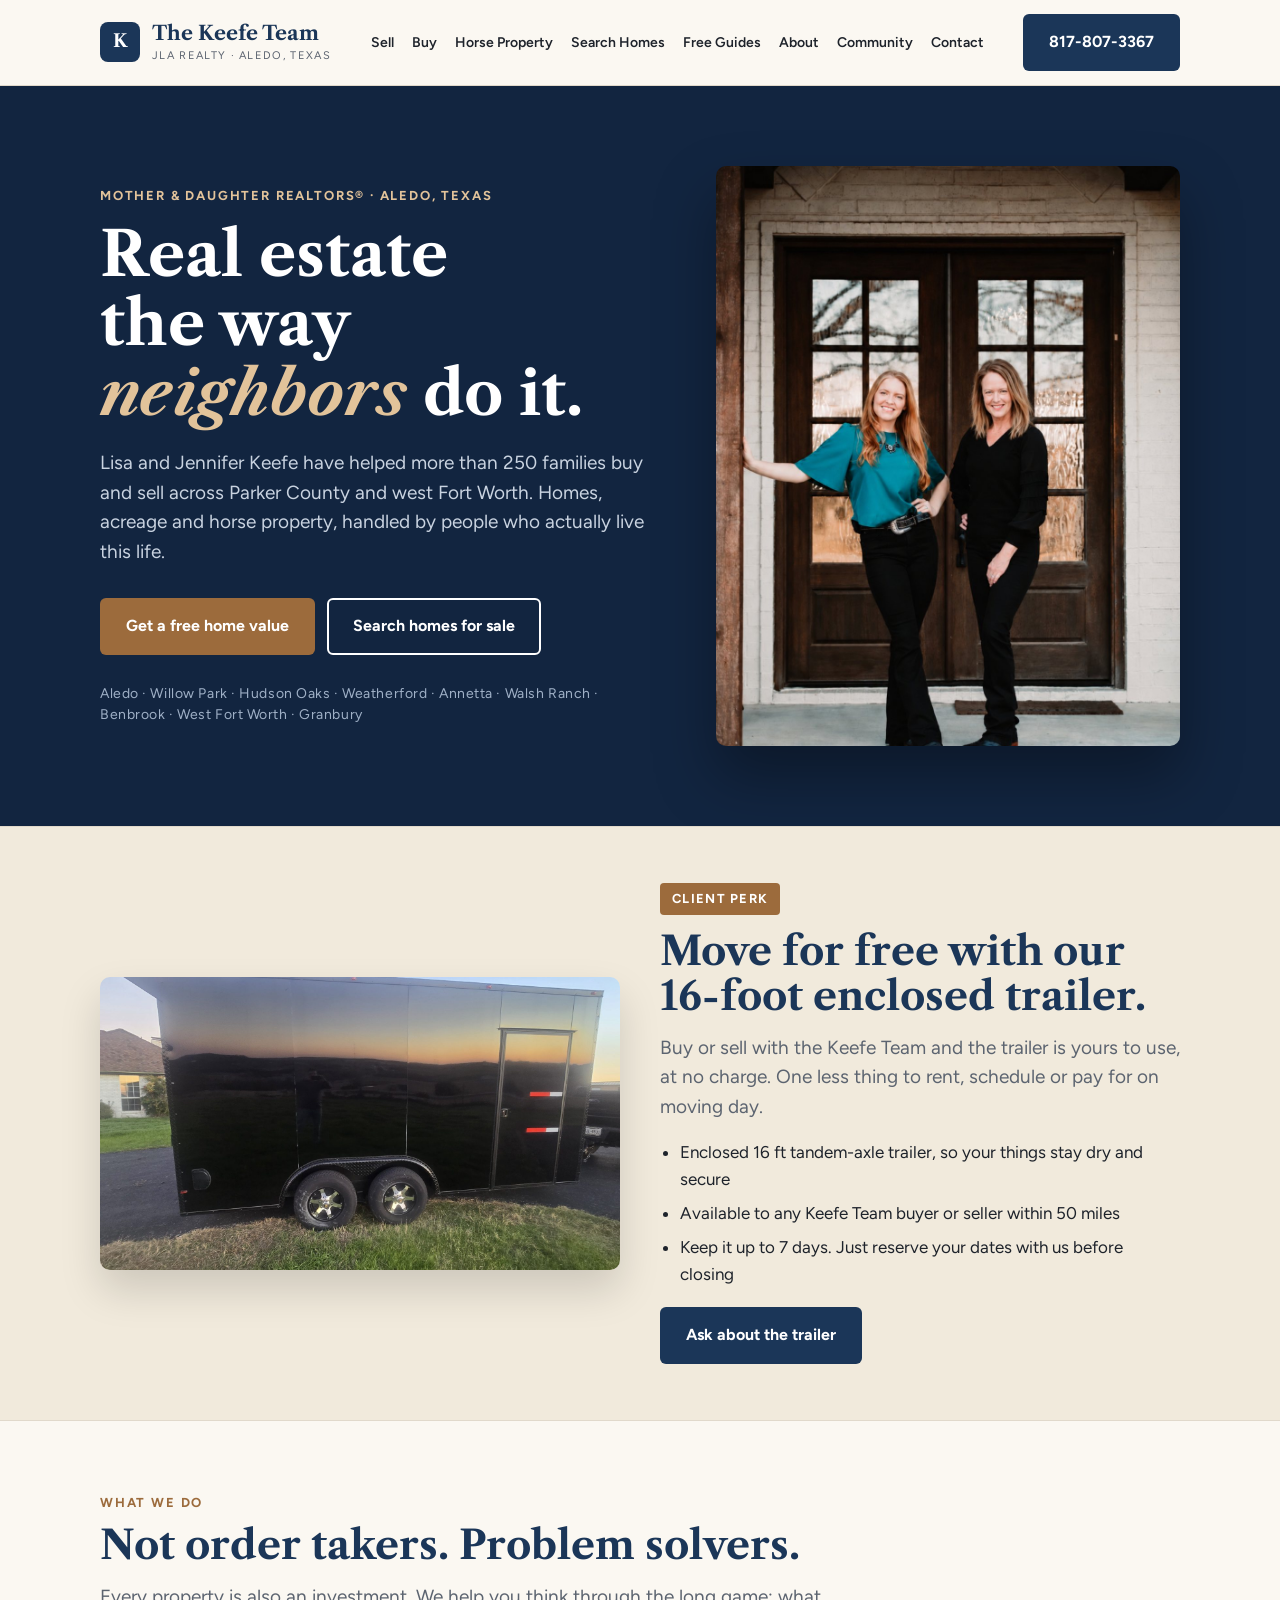
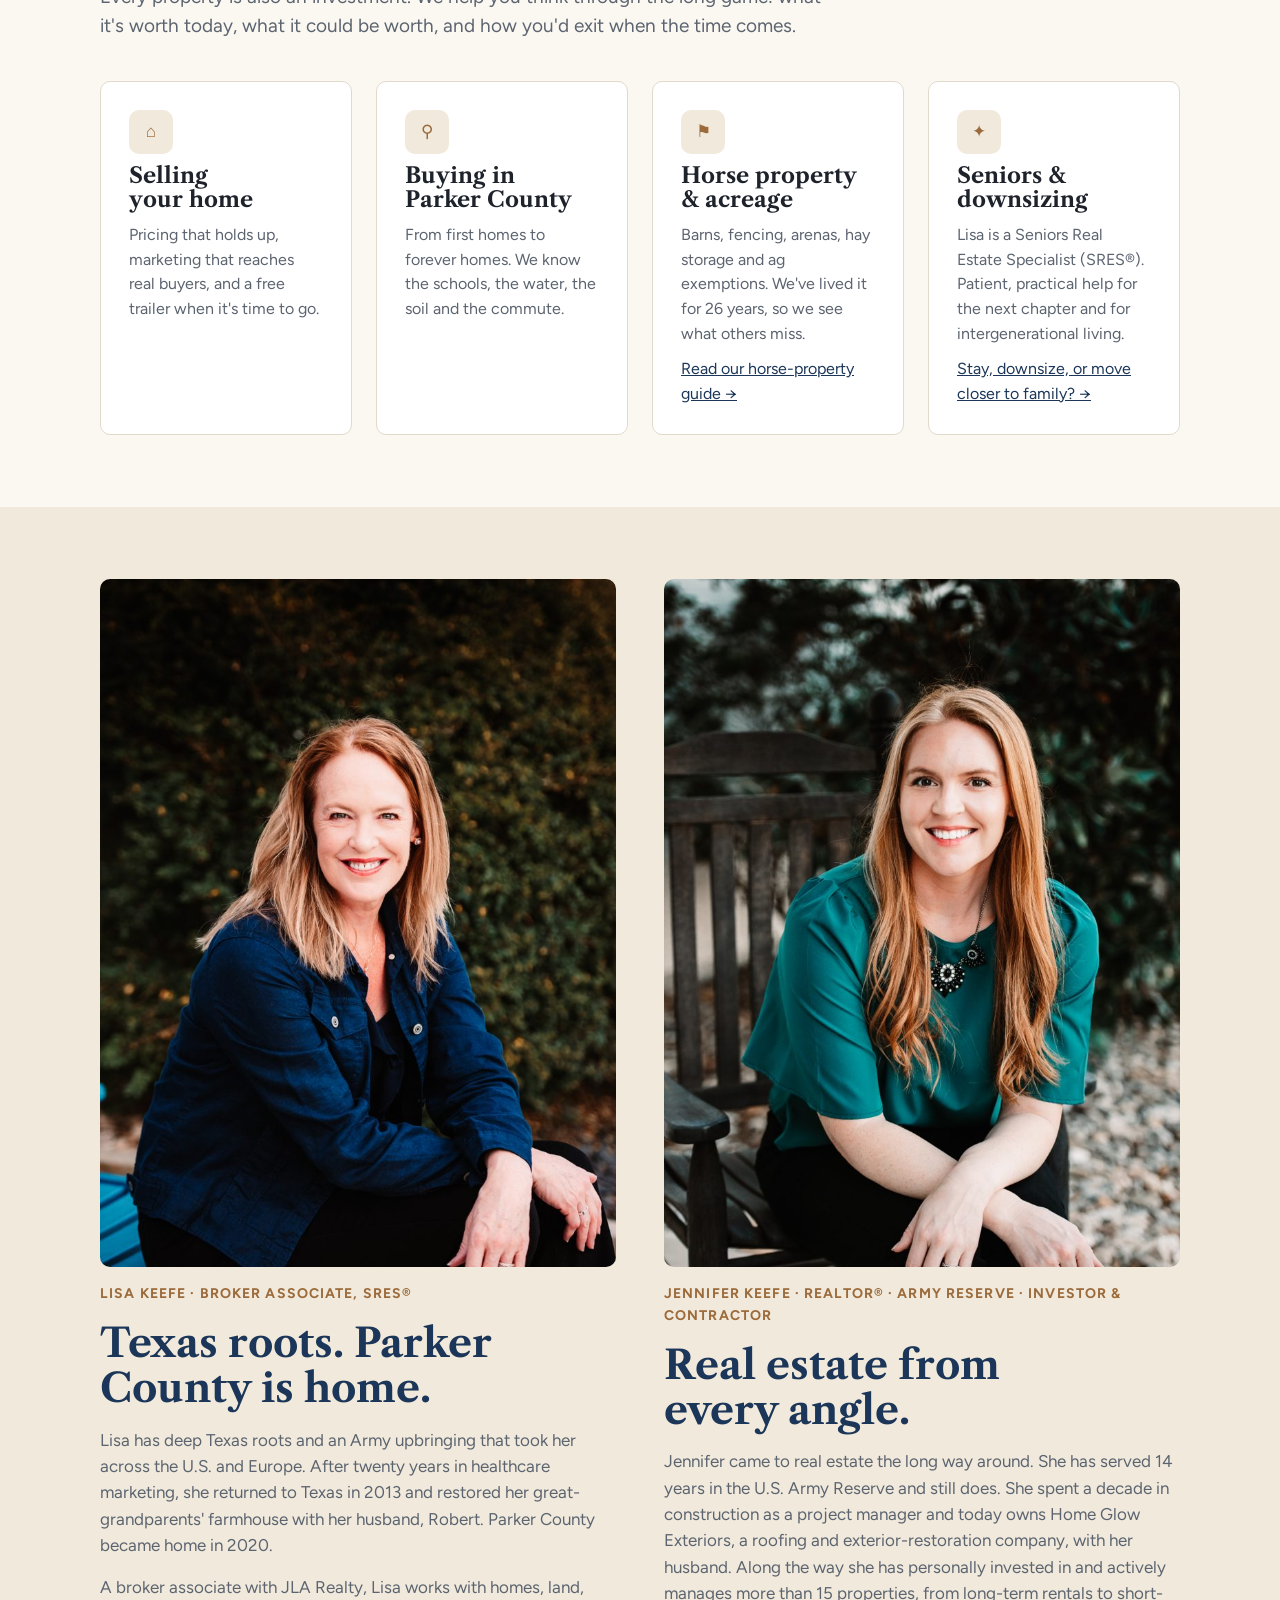
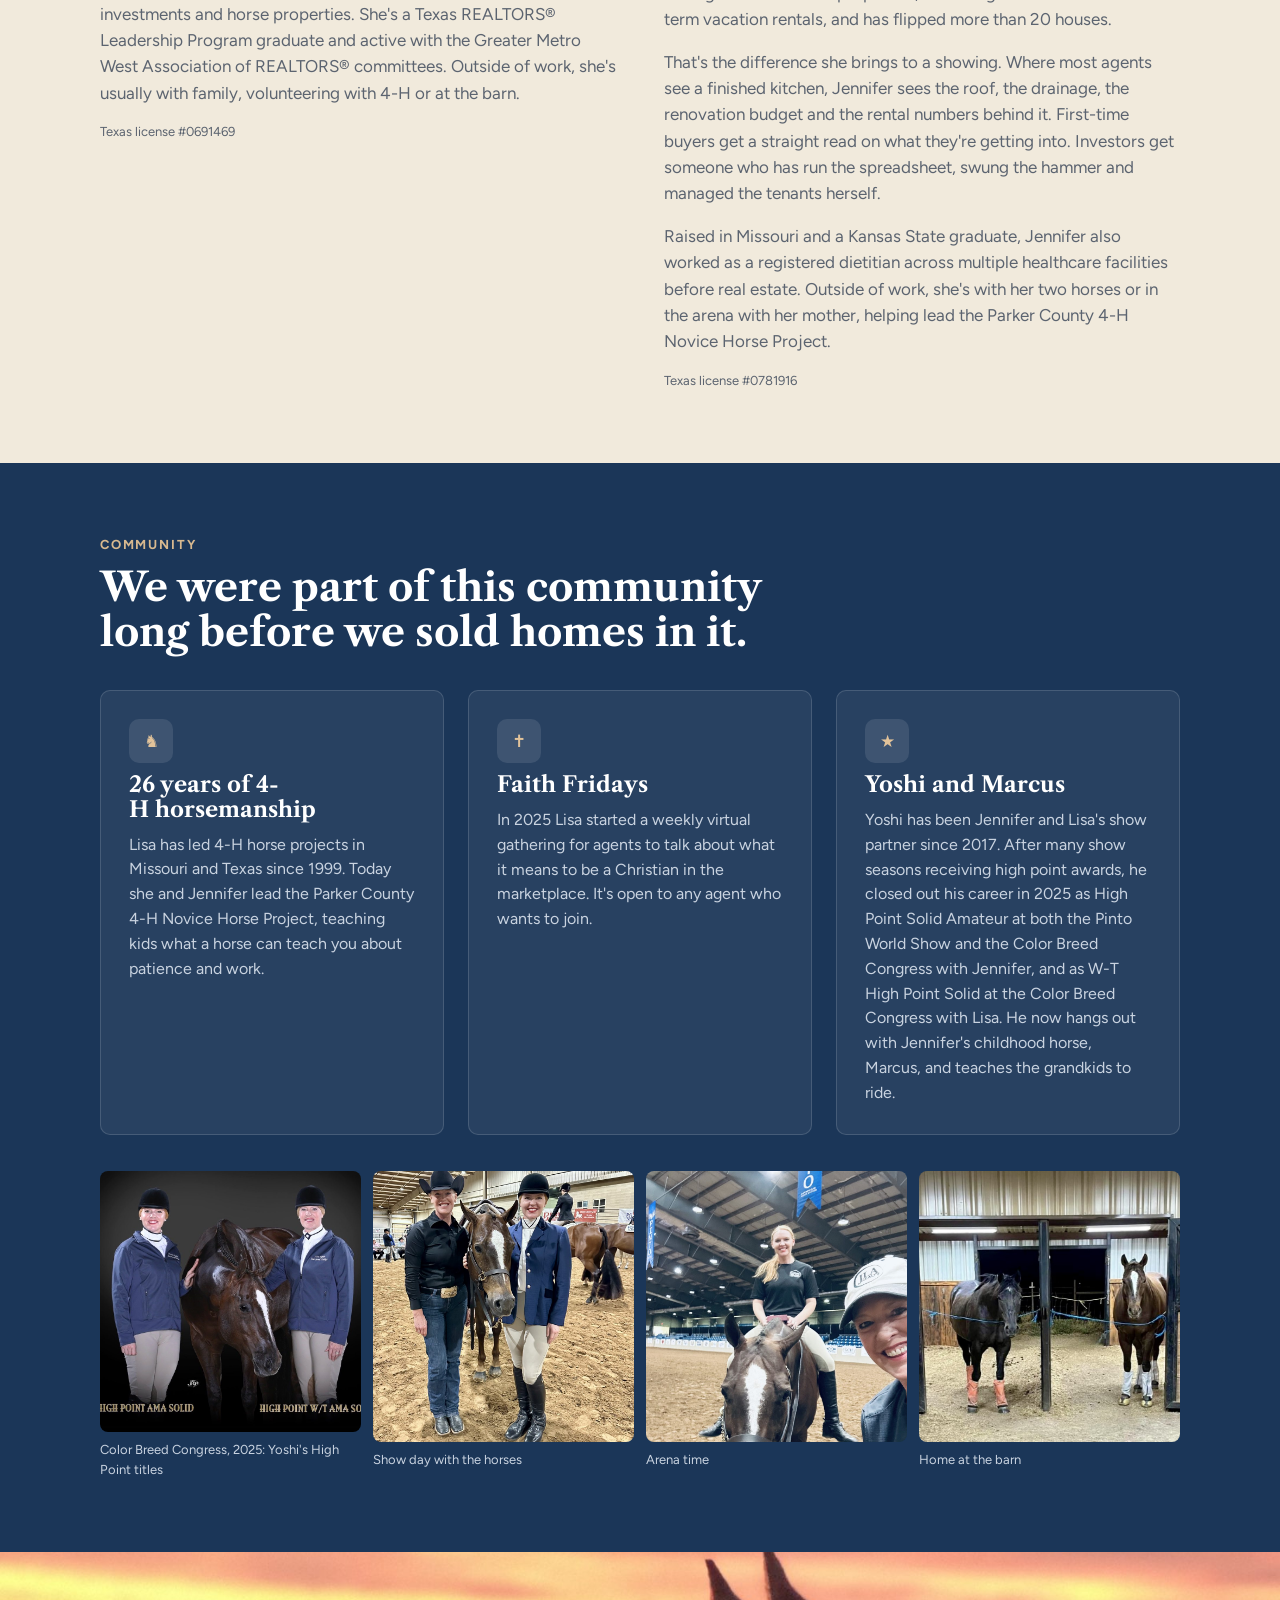
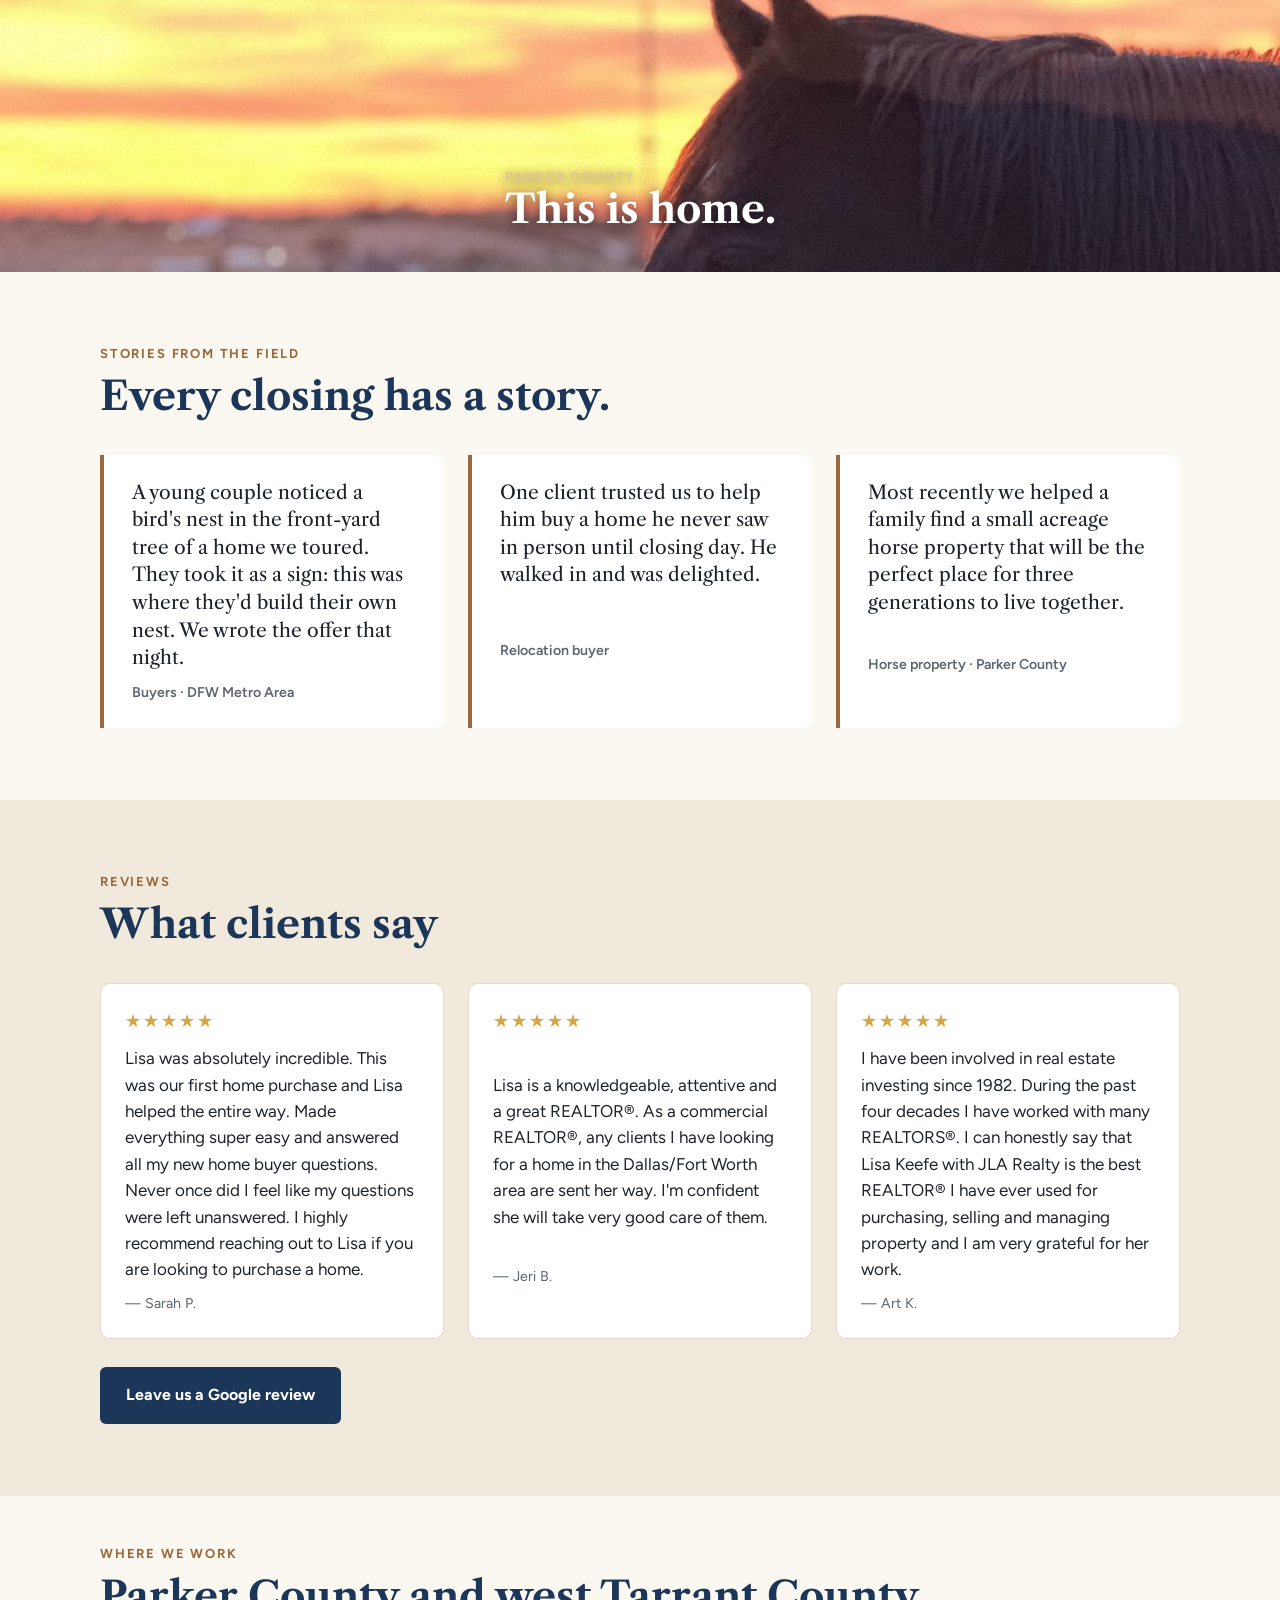
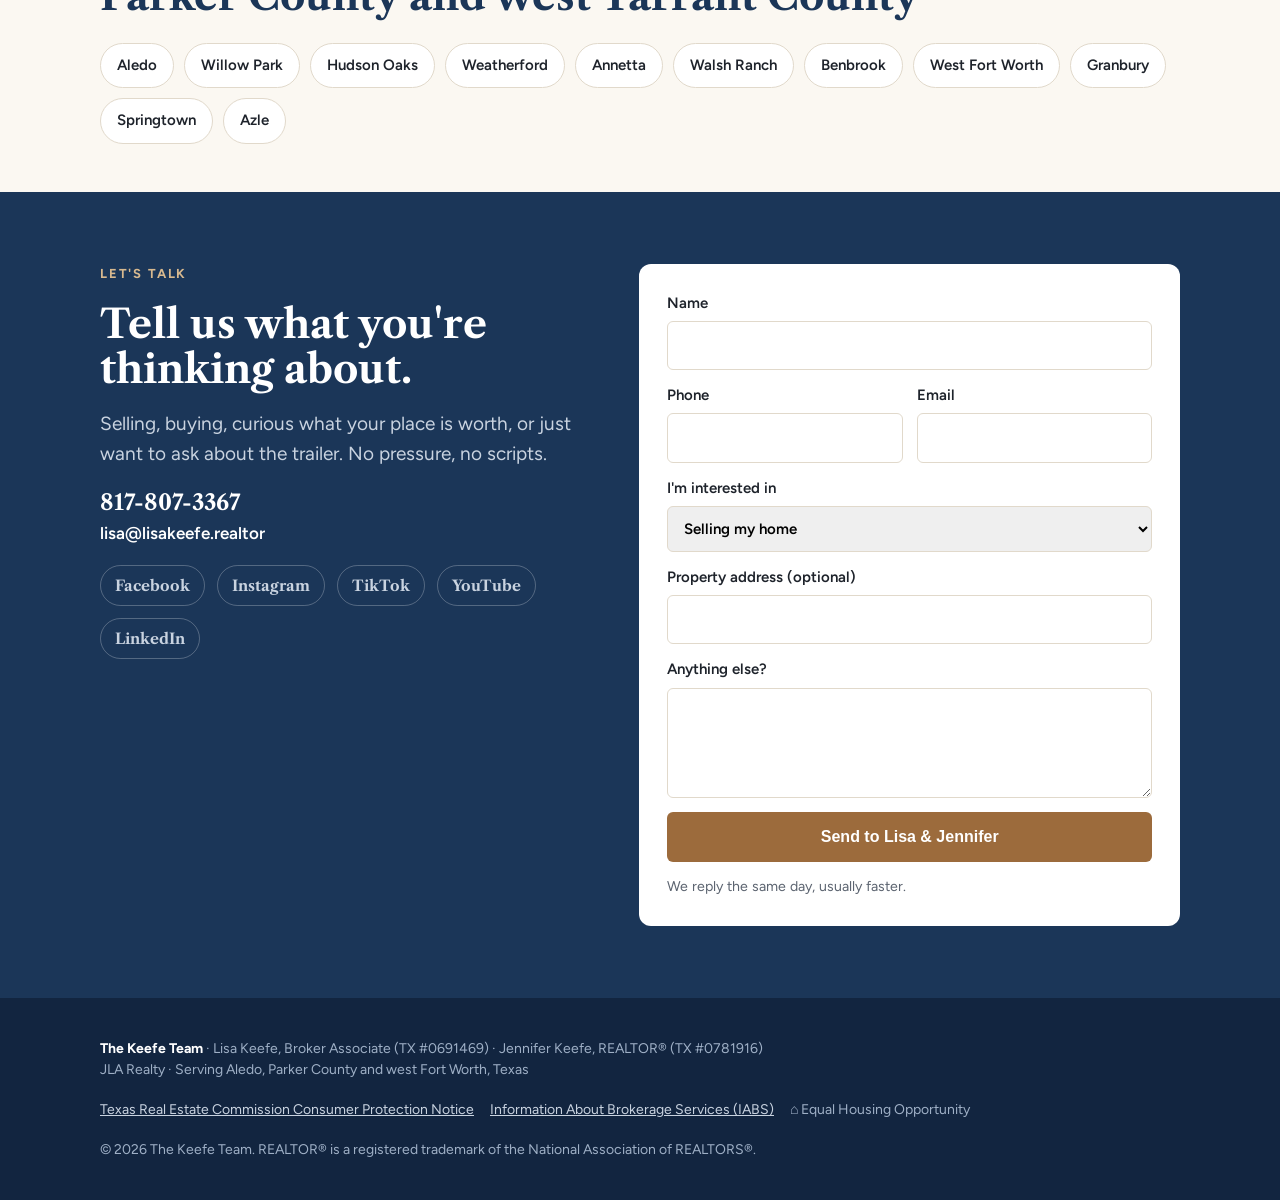
==== commit 517da8be: "Trailer: up to 7 days Co-Authored-By: Claude Fable 5.1 <noreply@anthropic.com> Claude-Session: https" ====
--- a/index.html
+++ b/index.html
@@ -59,7 +59,7 @@
       <ul>
         <li>Enclosed 16 ft tandem-axle trailer, so your things stay dry and secure</li>
         <li>Available to any Keefe Team buyer or seller within 50 miles</li>
-        <li>Just reserve your dates with us before closing</li>
+        <li>Keep it up to 7 days. Just reserve your dates with us before closing</li>
       </ul>
       <p style="margin-top:20px"><a class="btn navy" href="#contact">Ask about the trailer</a></p>
     </div>
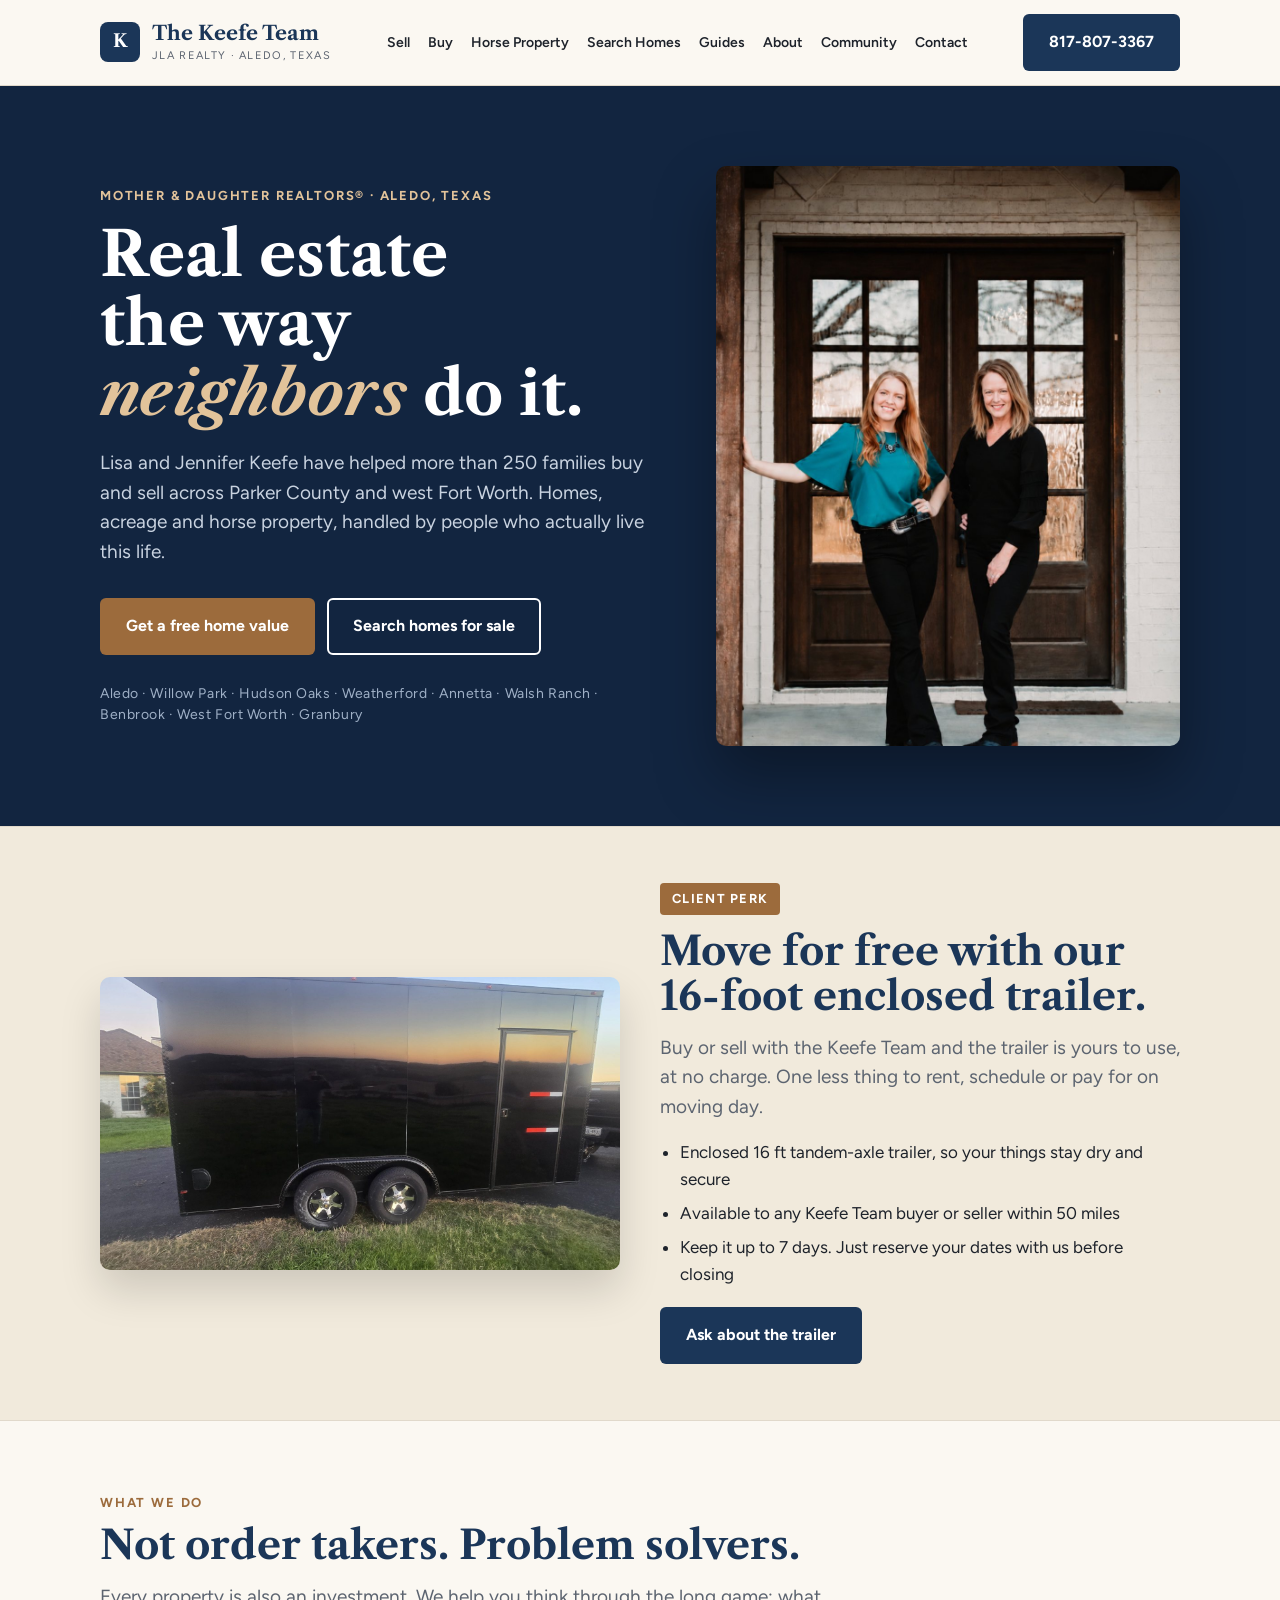
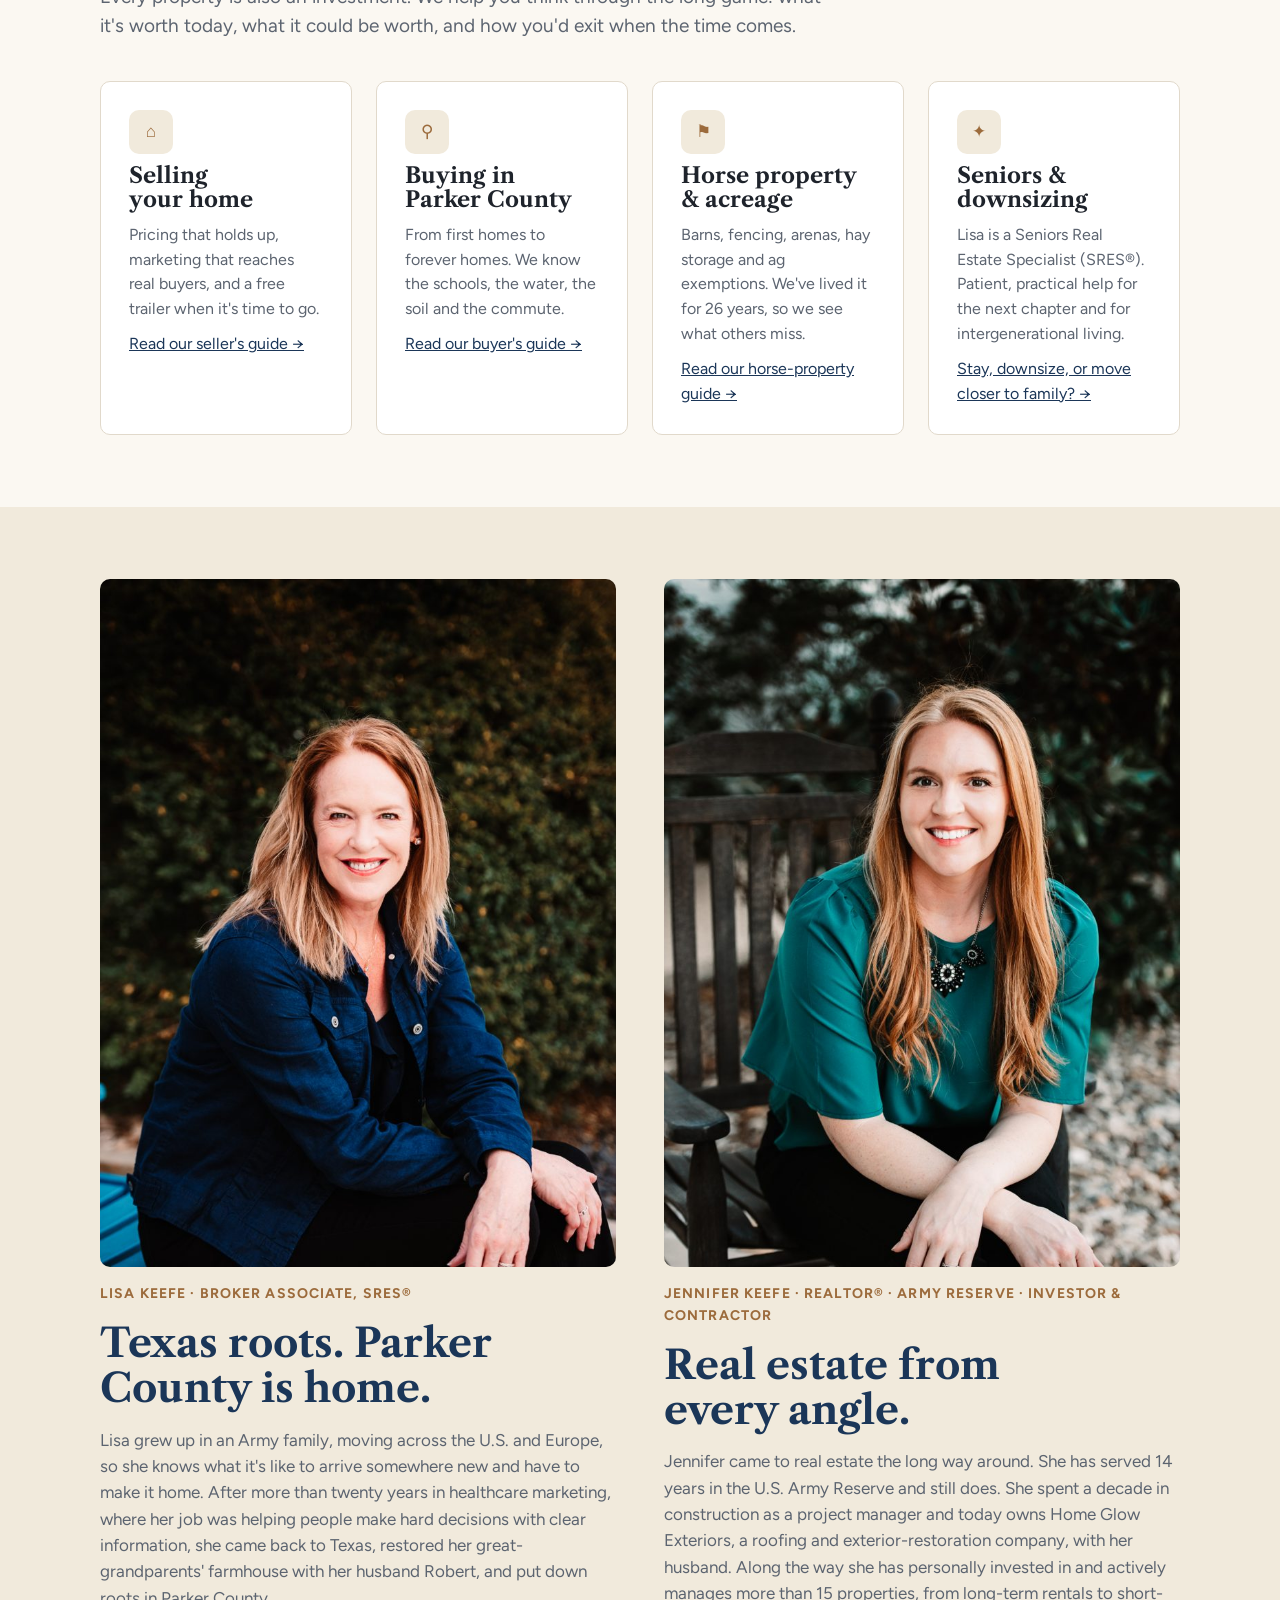
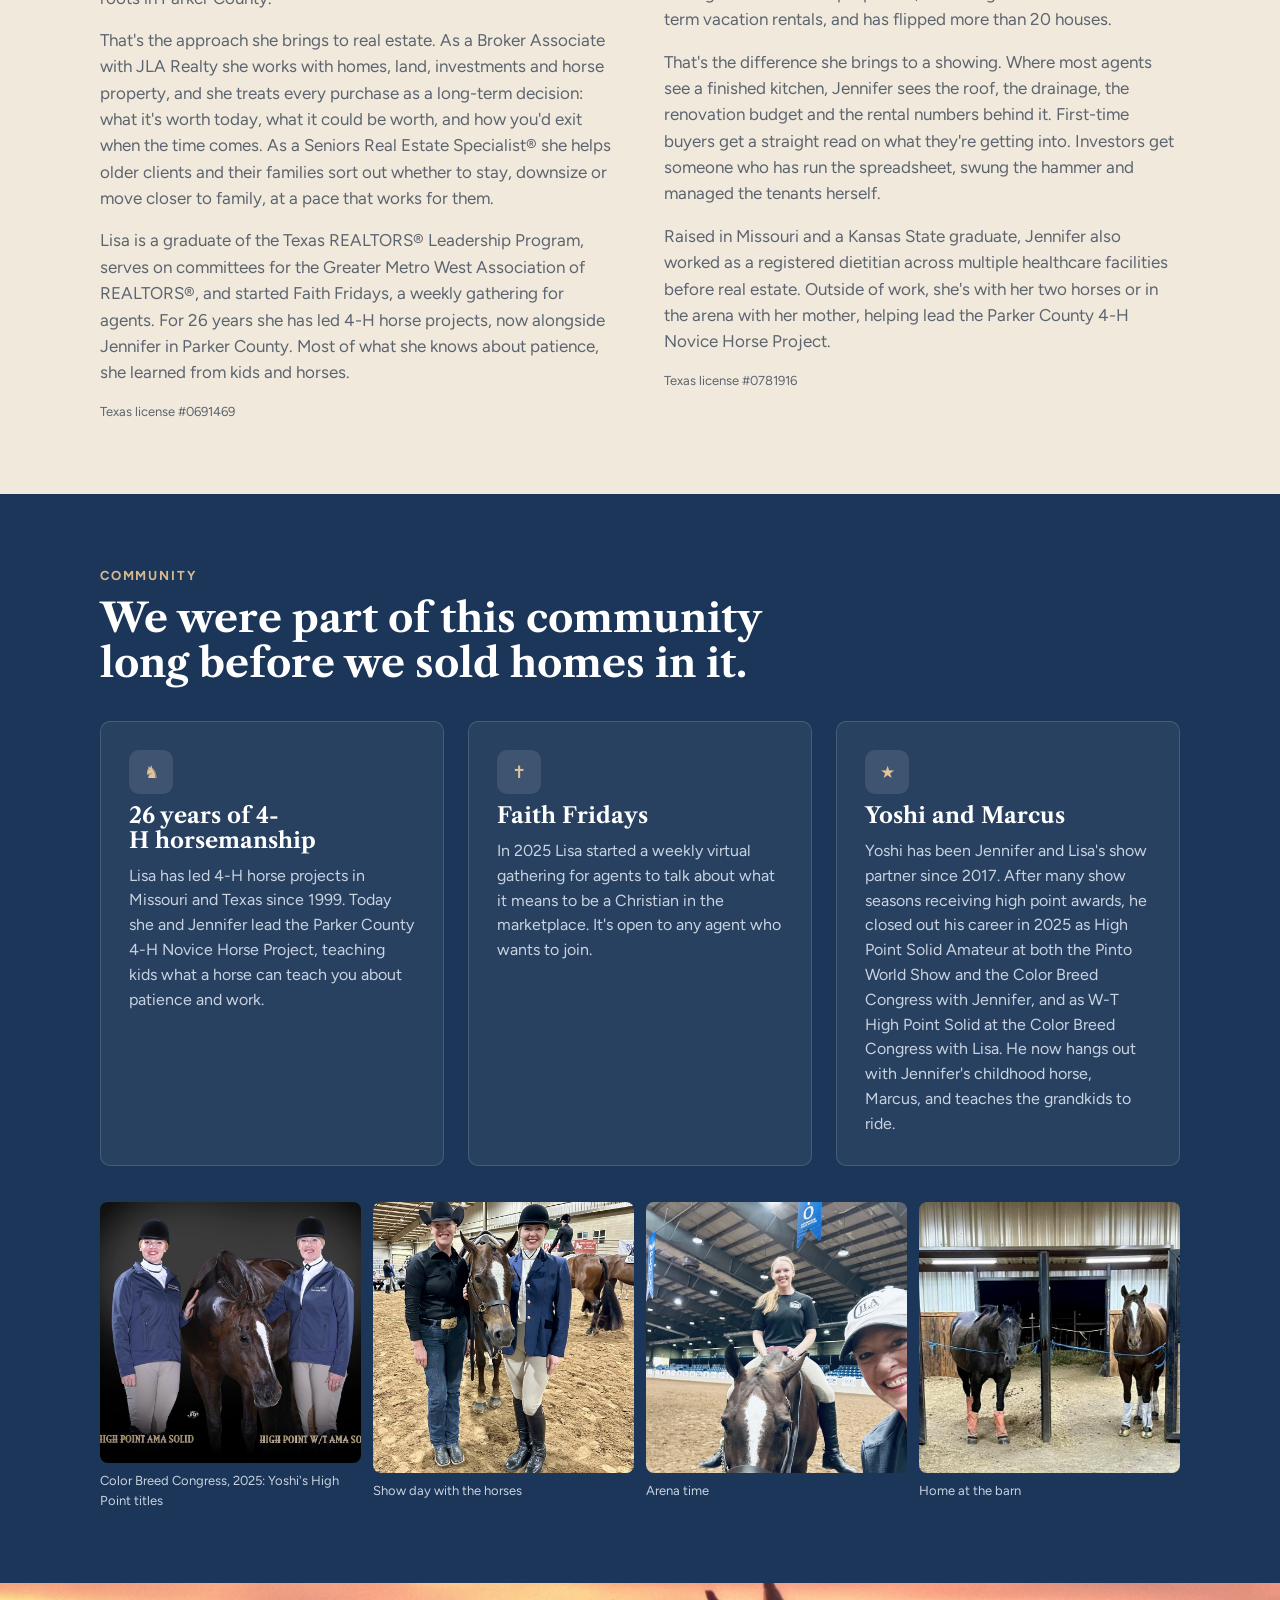
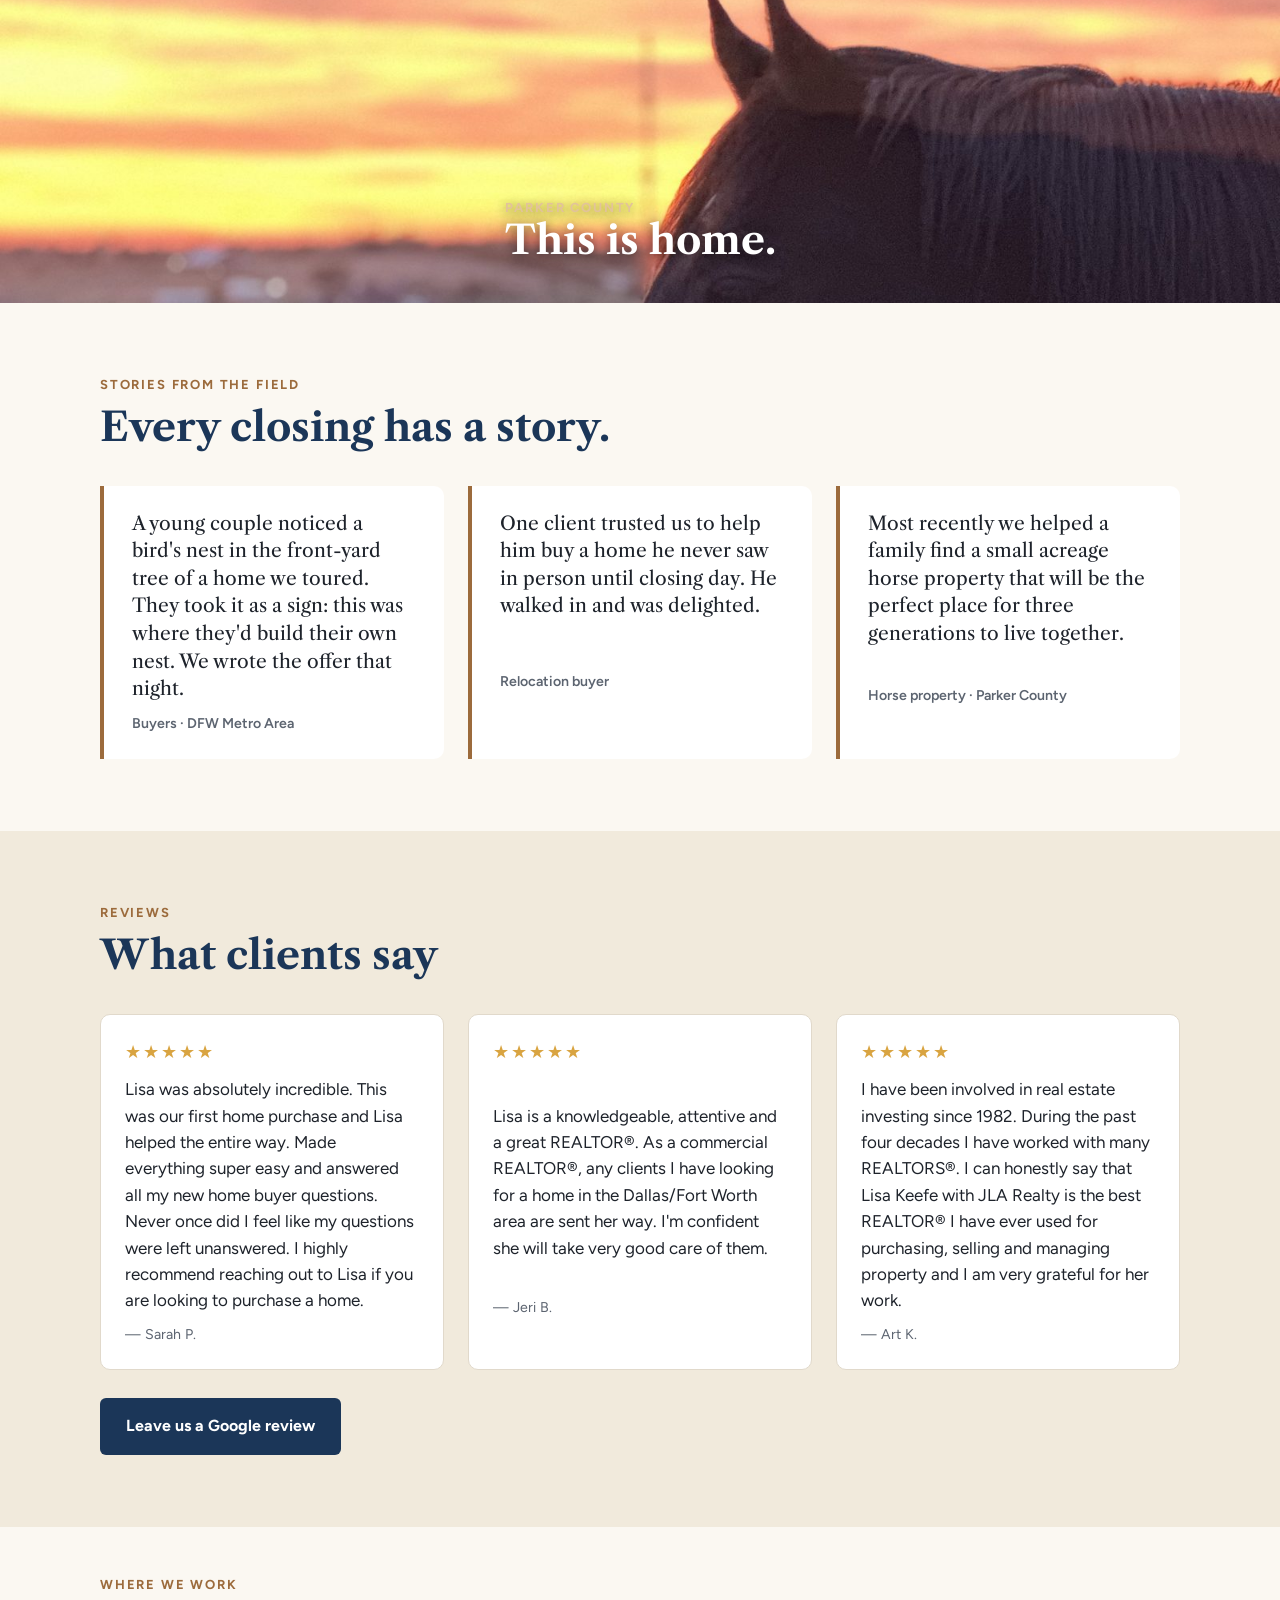
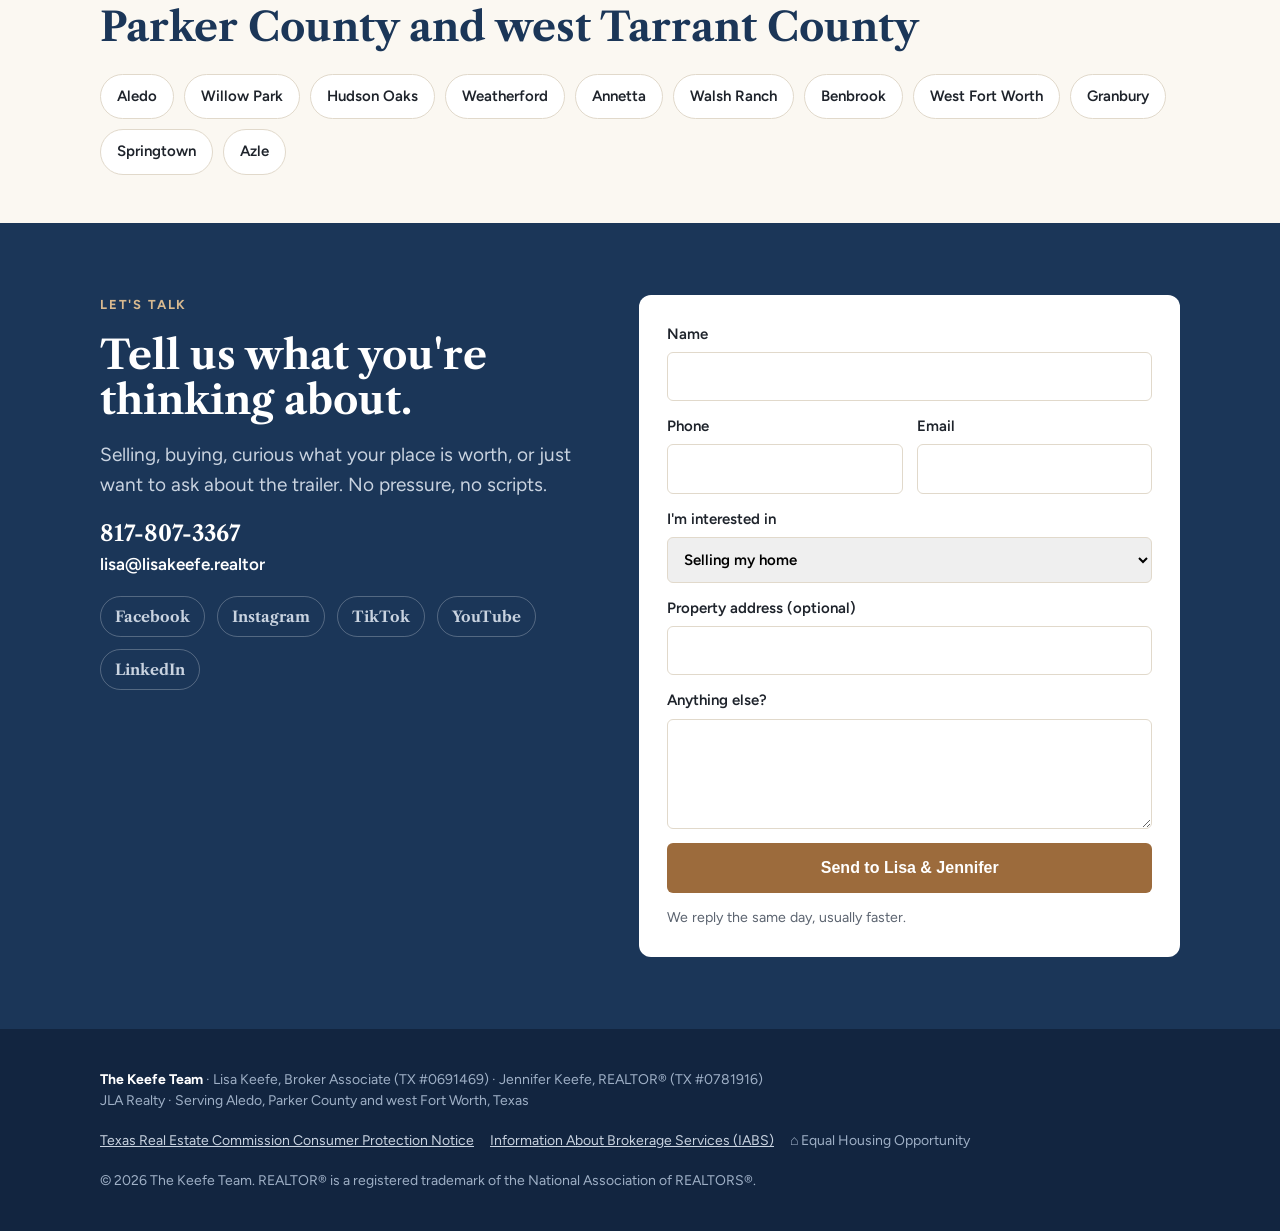
==== commit 13753e3a: "Keefe Team guides: buying, selling, first-horse pages + PDFs; resources hub; Lisa bio Replace JLA bu" ====
--- a/index.html
+++ b/index.html
@@ -27,7 +27,7 @@
   <div class="in">
     <a class="brand" href="#top"><span class="mark">K</span><span><b>The Keefe Team</b><small>JLA Realty · Aledo, Texas</small></span></a>
     <ul>
-      <li><a href="#sell">Sell</a></li><li><a href="#buy">Buy</a></li><li><a href="/horse-property">Horse Property</a></li><li><a href="https://lisakeefe.realtor" target="_blank" rel="noopener">Search Homes</a></li><li><a href="/guides">Free Guides</a></li><li><a href="#about">About</a></li><li><a href="#community">Community</a></li><li><a href="#contact">Contact</a></li>
+      <li><a href="#sell">Sell</a></li><li><a href="#buy">Buy</a></li><li><a href="/horse-property">Horse Property</a></li><li><a href="https://lisakeefe.realtor" target="_blank" rel="noopener">Search Homes</a></li><li><a href="/resources">Guides</a></li><li><a href="#about">About</a></li><li><a href="#community">Community</a></li><li><a href="#contact">Contact</a></li>
     </ul>
     <a class="btn navy call" href="tel:8178073367" onclick="window.gtag&&gtag('event','phone_call_click',{location:'nav'})">817-807-3367</a>
   </div>
@@ -72,8 +72,8 @@
     <h2 style="margin-top:10px;color:var(--navy)">Not order takers. Problem solvers.</h2>
     <p class="lede" style="margin-top:14px">Every property is also an investment. We help you think through the long game: what it's worth today, what it could be worth, and how you'd exit when the time comes.</p>
     <div class="grid g4" style="margin-top:40px">
-      <div class="card"><div class="ico">⌂</div><h3>Selling your home</h3><p>Pricing that holds up, marketing that reaches real buyers, and a free trailer when it's time to go.</p></div>
-      <div class="card" id="buy"><div class="ico">⚲</div><h3>Buying in Parker County</h3><p>From first homes to forever homes. We know the schools, the water, the soil and the commute.</p></div>
+      <div class="card"><div class="ico">⌂</div><h3>Selling your home</h3><p>Pricing that holds up, marketing that reaches real buyers, and a free trailer when it's time to go.</p><p><a href="/selling">Read our seller's guide →</a></p></div>
+      <div class="card" id="buy"><div class="ico">⚲</div><h3>Buying in Parker County</h3><p>From first homes to forever homes. We know the schools, the water, the soil and the commute.</p><p><a href="/buying">Read our buyer's guide →</a></p></div>
       <div class="card" id="horse"><div class="ico">⚑</div><h3>Horse property &amp; acreage</h3><p>Barns, fencing, arenas, hay storage and ag exemptions. We've lived it for 26 years, so we see what others miss.</p><p><a href="/horse-property">Read our horse-property guide →</a></p></div>
       <div class="card"><div class="ico">✦</div><h3>Seniors &amp; downsizing</h3><p>Lisa is a Seniors Real Estate Specialist (SRES®). Patient, practical help for the next chapter and for intergenerational living.</p><p><a href="/seniors">Stay, downsize, or move closer to family? →</a></p></div>
     </div>
@@ -86,8 +86,9 @@
       <img class="portrait" src="/img/lisa.jpg" alt="Lisa Keefe" width="750" height="1000" loading="lazy">
       <div class="role">Lisa Keefe · Broker Associate, SRES®</div>
       <h2 style="color:var(--navy)">Texas roots. Parker County is home.</h2>
-      <p>Lisa has deep Texas roots and an Army upbringing that took her across the U.S. and Europe. After twenty years in healthcare marketing, she returned to Texas in 2013 and restored her great-grandparents' farmhouse with her husband, Robert. Parker County became home in 2020.</p>
-      <p>A broker associate with JLA Realty, Lisa works with homes, land, investments and horse properties. She's a Texas REALTORS® Leadership Program graduate and active with the Greater Metro West Association of REALTORS® committees. Outside of work, she's usually with family, volunteering with 4-H or at the barn.</p>
+      <p>Lisa grew up in an Army family, moving across the U.S. and Europe, so she knows what it's like to arrive somewhere new and have to make it home. After more than twenty years in healthcare marketing, where her job was helping people make hard decisions with clear information, she came back to Texas, restored her great-grandparents' farmhouse with her husband Robert, and put down roots in Parker County.</p>
+      <p>That's the approach she brings to real estate. As a Broker Associate with JLA Realty she works with homes, land, investments and horse property, and she treats every purchase as a long-term decision: what it's worth today, what it could be worth, and how you'd exit when the time comes. As a Seniors Real Estate Specialist® she helps older clients and their families sort out whether to stay, downsize or move closer to family, at a pace that works for them.</p>
+      <p>Lisa is a graduate of the Texas REALTORS® Leadership Program, serves on committees for the Greater Metro West Association of REALTORS®, and started Faith Fridays, a weekly gathering for agents. For 26 years she has led 4-H horse projects, now alongside Jennifer in Parker County. Most of what she knows about patience, she learned from kids and horses.</p>
       <p class="lic">Texas license #0691469</p>
     </div>
     <div class="person">
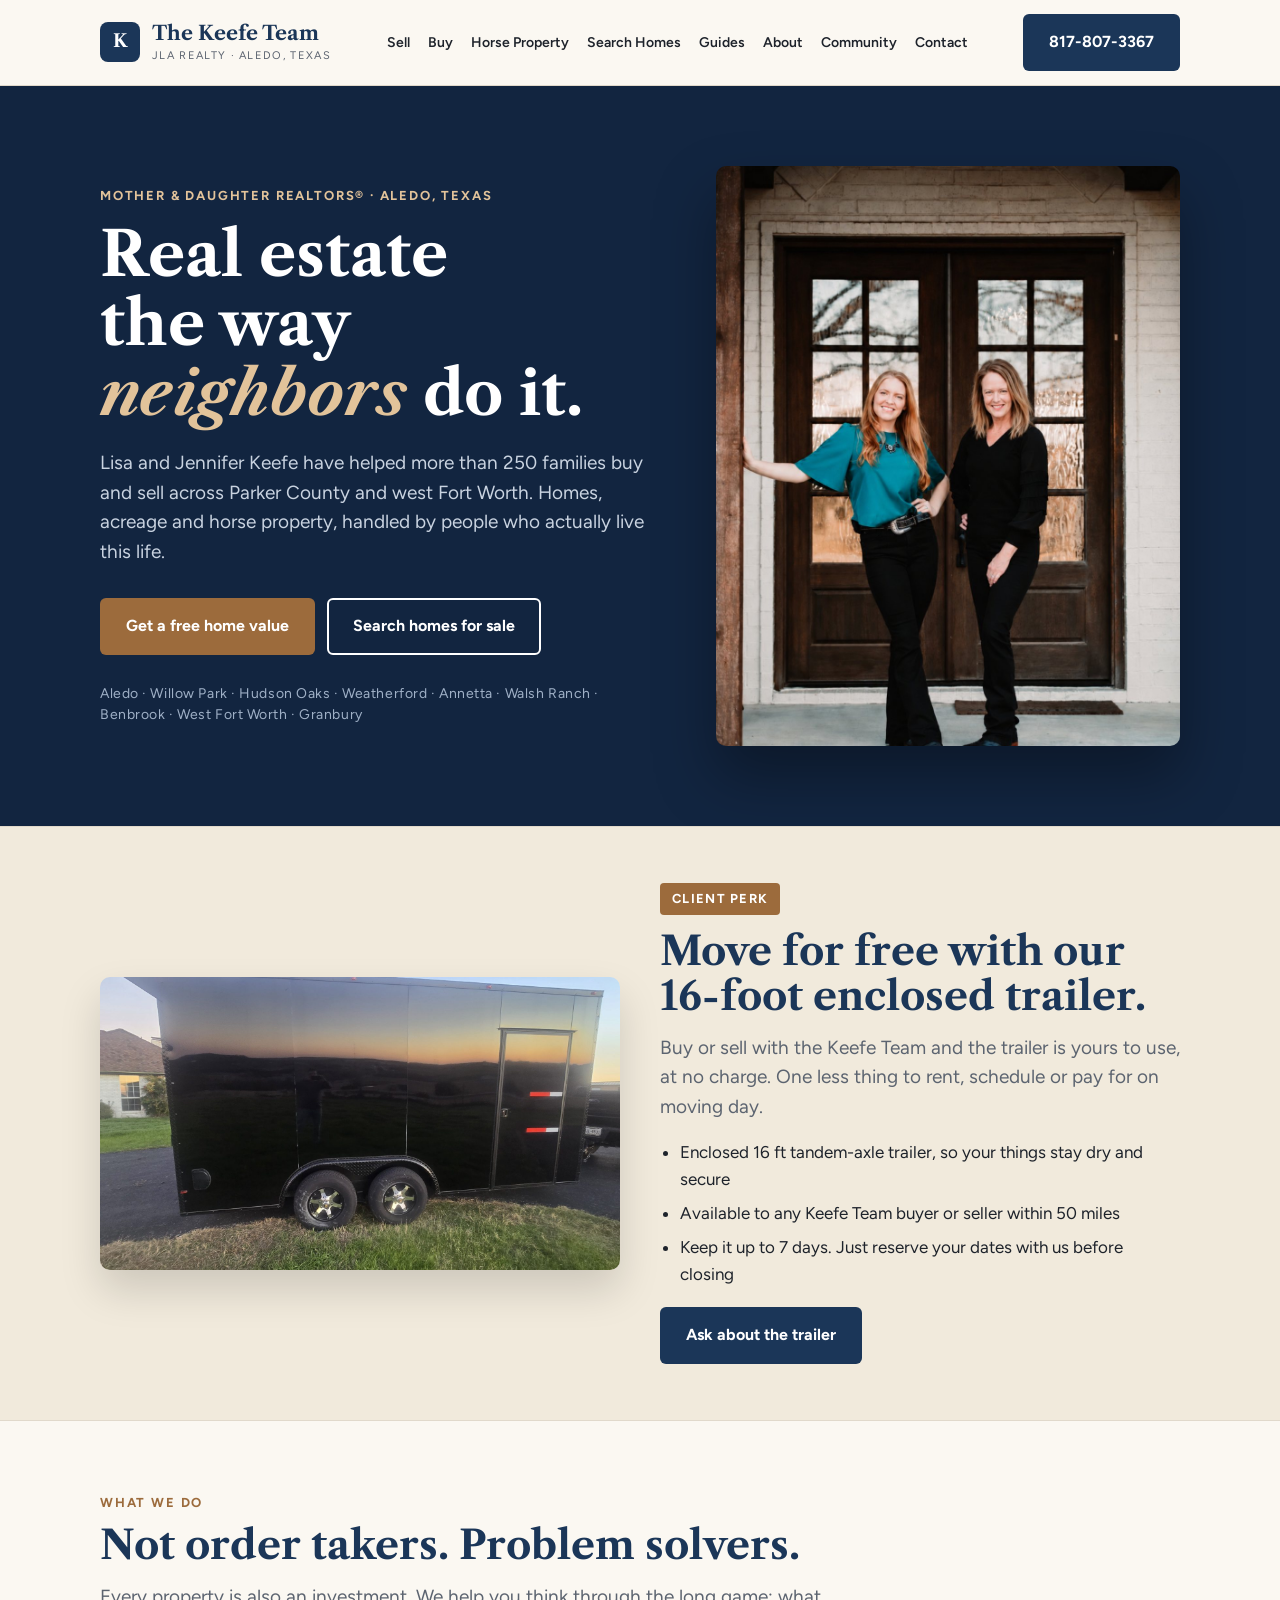
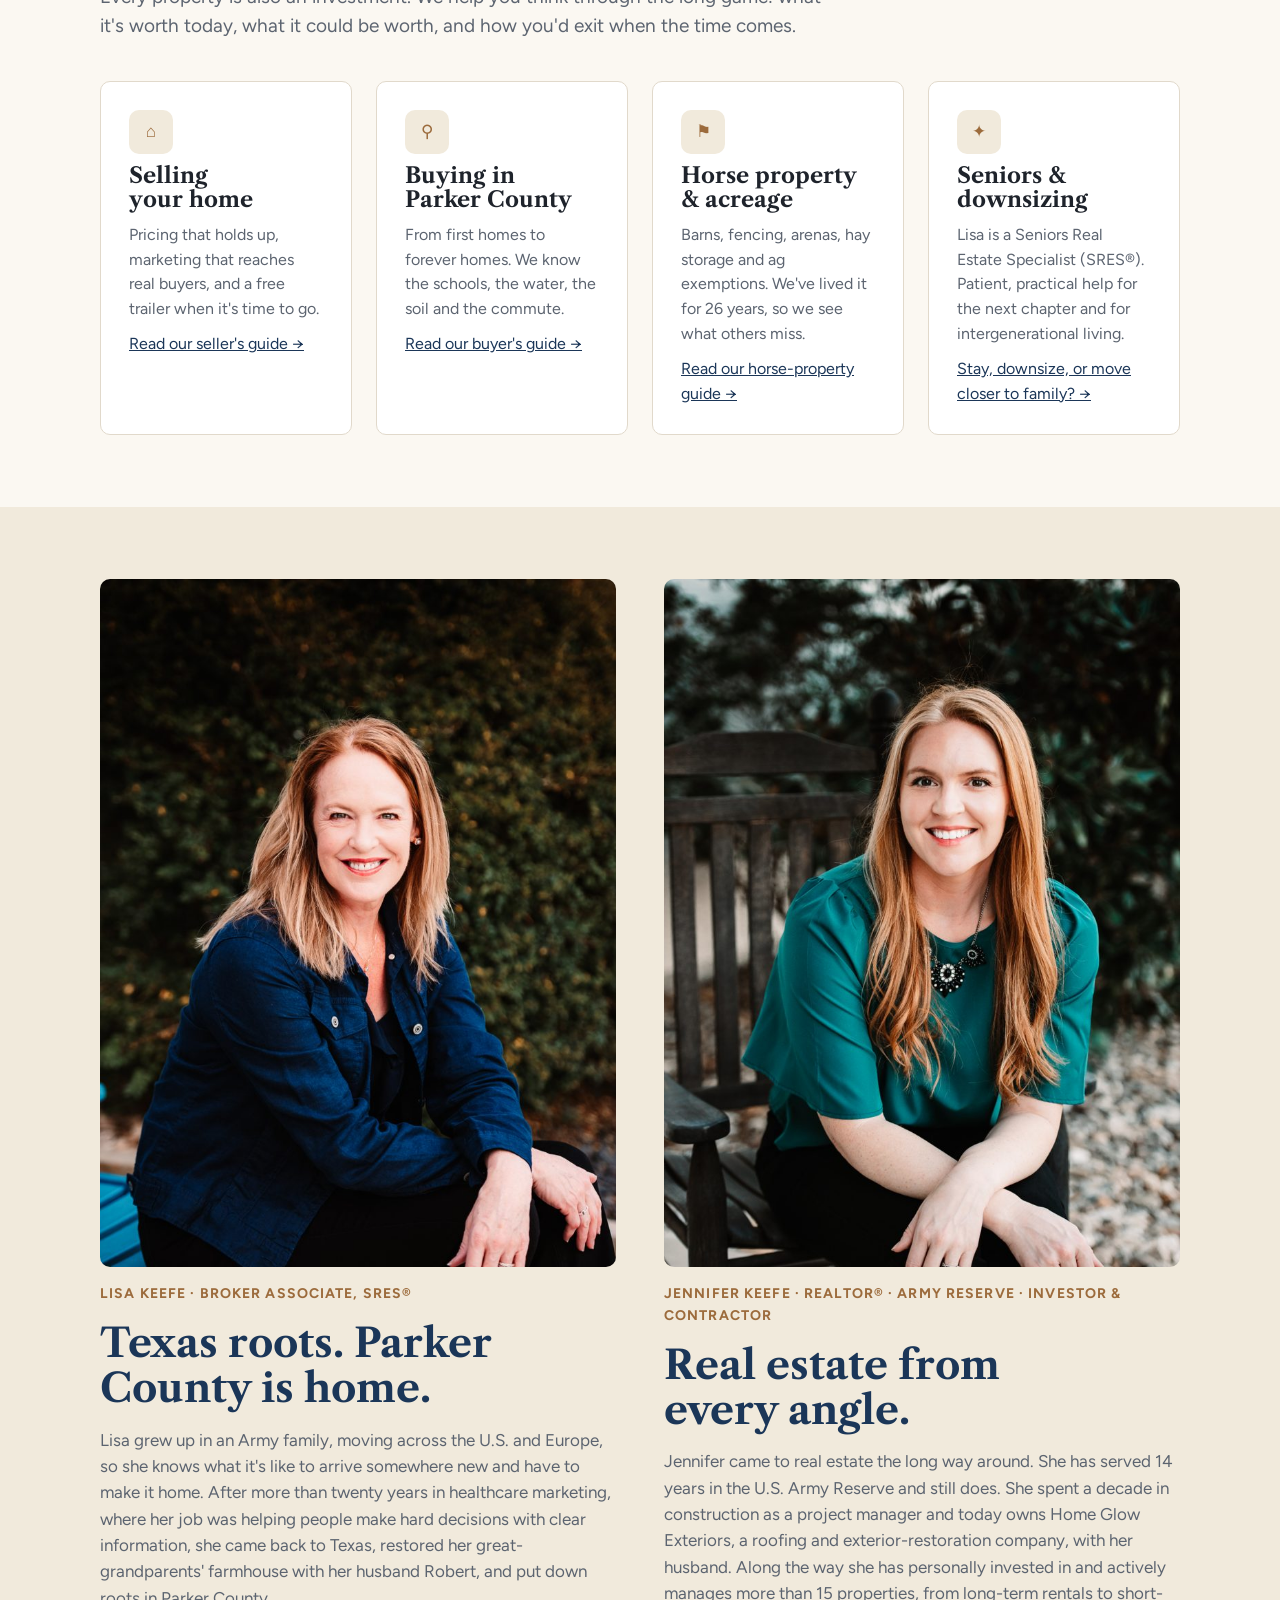
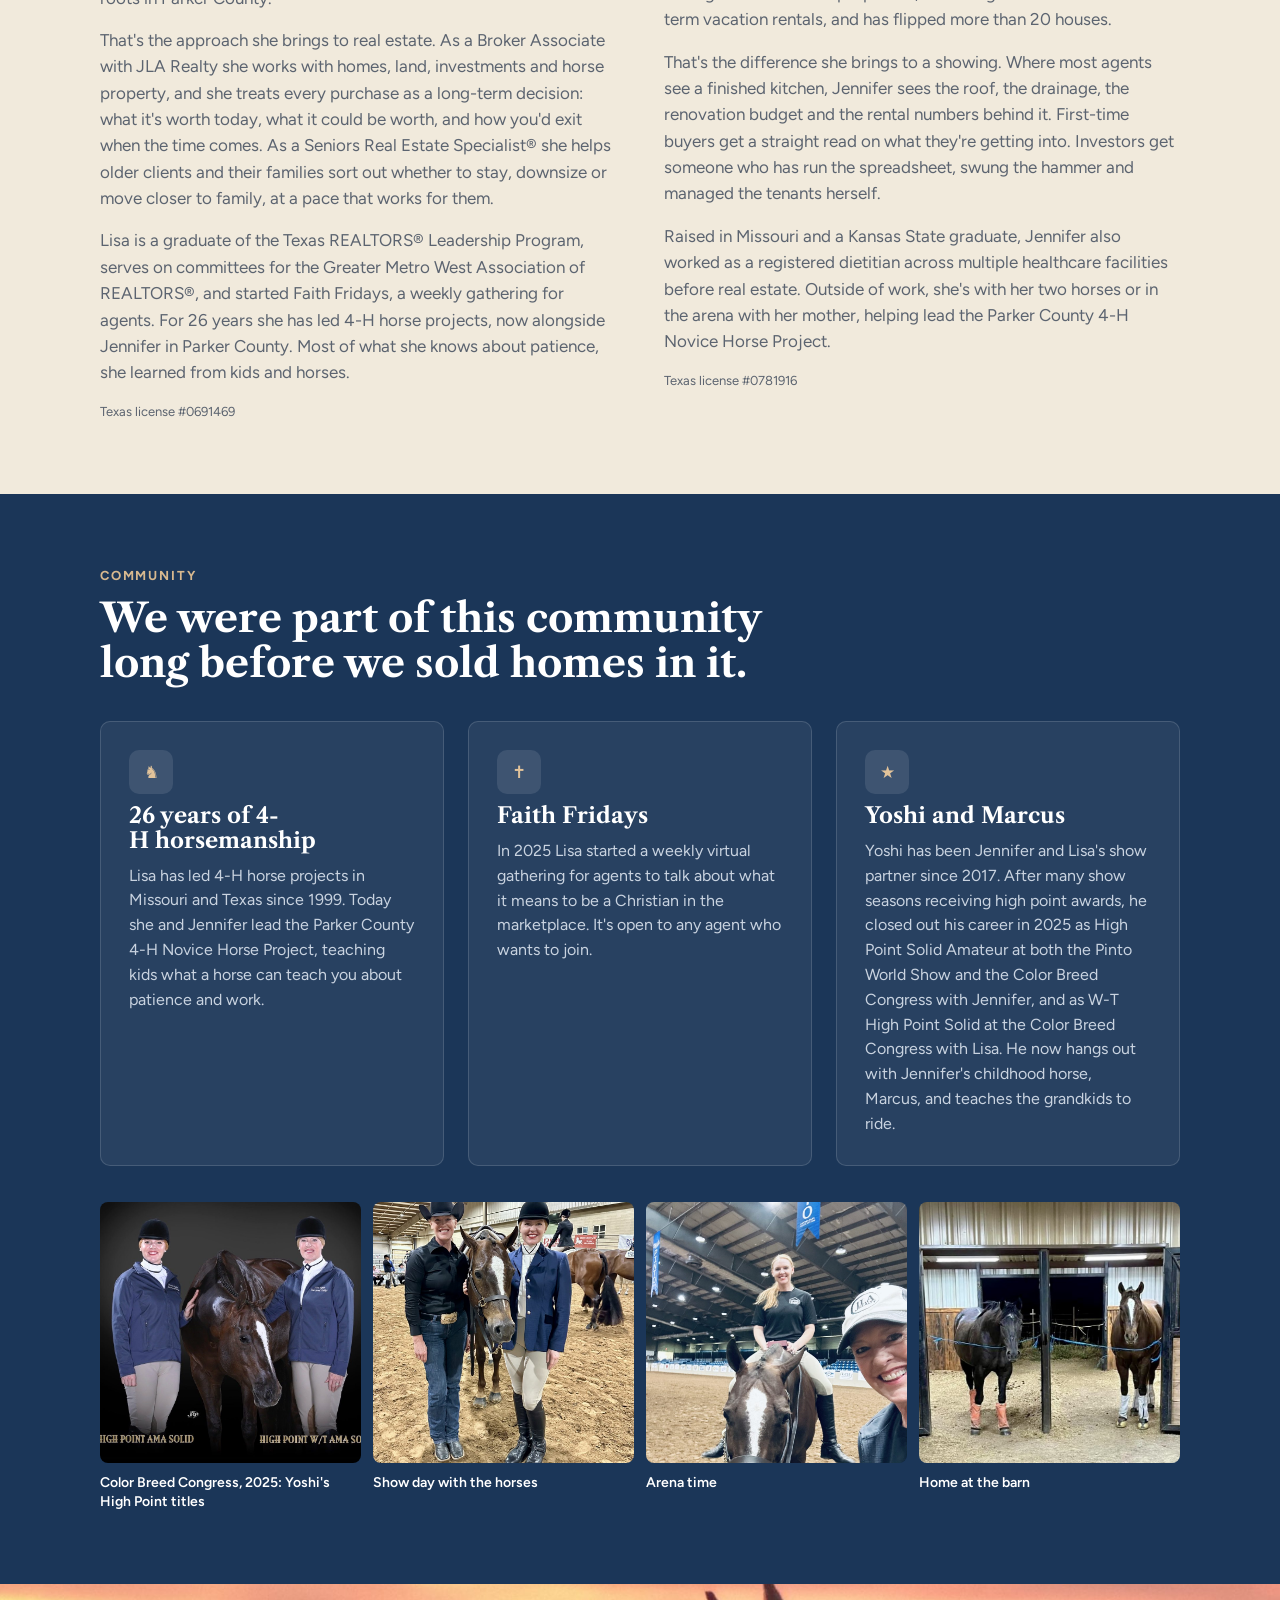
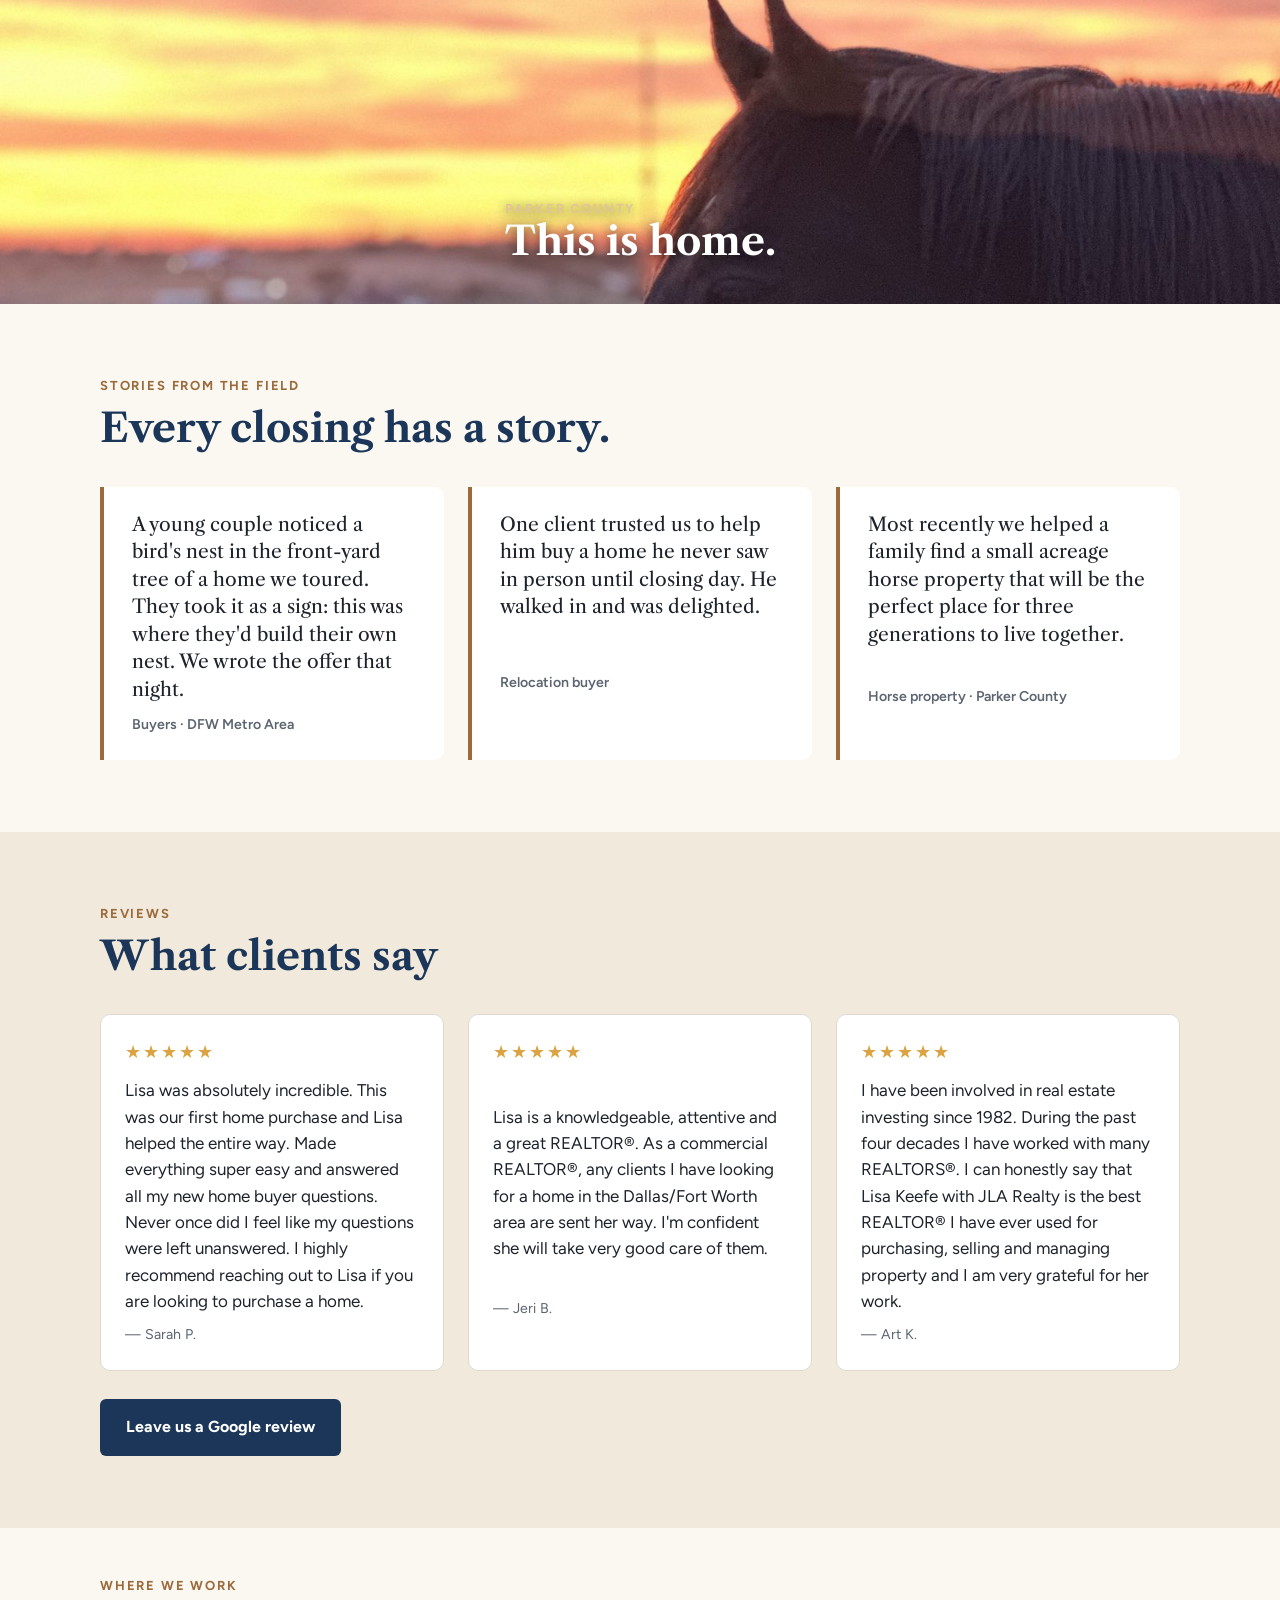
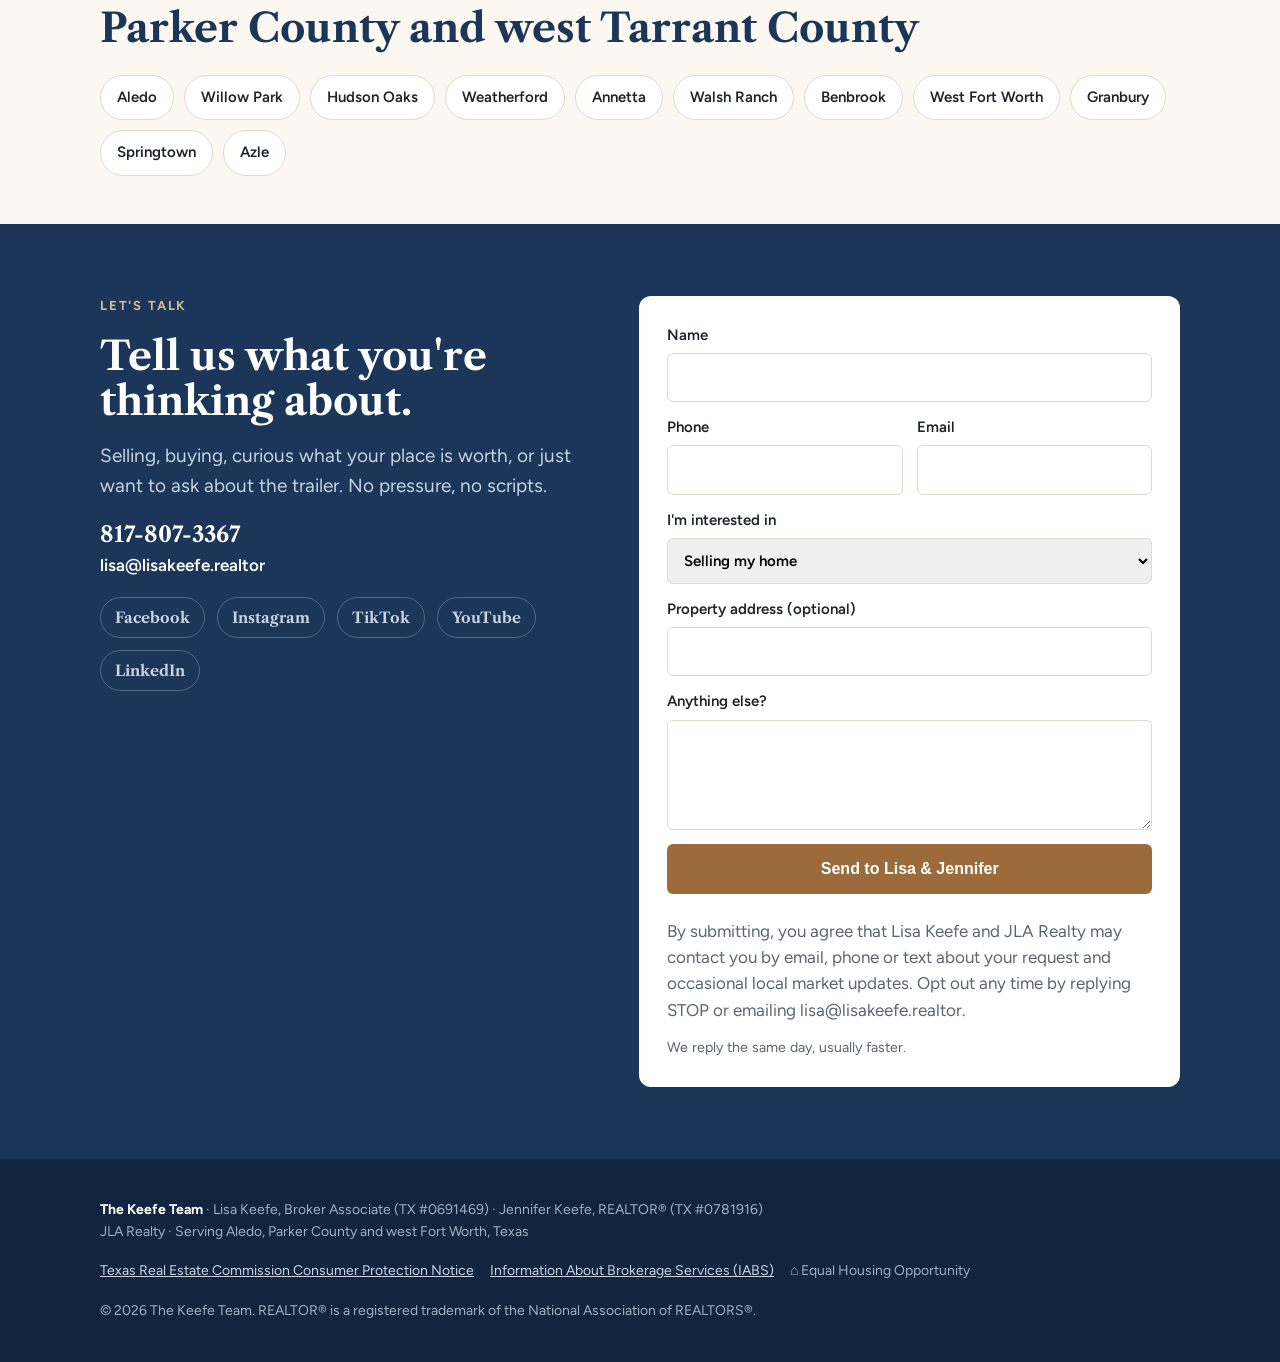
==== commit 157b6d2a: "Four new guides (land, investors, first-time buyers, relocation) + PDFs; hub cards live; consent lin" ====
--- a/index.html
+++ b/index.html
@@ -190,6 +190,7 @@
         <label>Property address (optional) <input name="address" autocomplete="street-address"></label>
         <label>Anything else? <textarea name="message"></textarea></label>
         <button class="btn primary" type="submit">Send to Lisa &amp; Jennifer</button>
+        <p class="small" style="color:var(--muted);margin-top:10px">By submitting, you agree that Lisa Keefe and JLA Realty may contact you by email, phone or text about your request and occasional local market updates. Opt out any time by replying STOP or emailing lisa@lisakeefe.realtor.</p>
         <small style="color:var(--muted)">We reply the same day, usually faster.</small>
       </form>
       <div id="thanks"><h3 style="color:var(--navy)">Got it. Thank you!</h3><p style="margin-top:8px">Lisa or Jennifer will reach out shortly. If it's urgent, call 817-807-3367.</p></div>
--- a/site.css
+++ b/site.css
@@ -59,9 +59,9 @@
 .hero-img{width:100%;height:auto;border-radius:10px;box-shadow:0 30px 60px rgba(0,0,0,.35);object-fit:cover}
 .portrait{width:100%;height:auto;border-radius:10px;aspect-ratio:3/4;object-fit:cover}
 .strip{display:grid;grid-template-columns:repeat(4,1fr);gap:12px;margin-top:36px}
-.strip img{width:100%;height:100%;aspect-ratio:1;object-fit:cover;border-radius:8px}
-.strip figure{margin:0;display:grid;gap:8px}
-.strip figcaption{font-size:13px;color:#C9D3E0}
+.strip img{display:block;width:100%;height:auto;aspect-ratio:1;object-fit:cover;border-radius:8px}
+.strip figure{margin:0;display:block}
+.strip figcaption{display:block;margin-top:10px;font-size:14px;line-height:1.4;color:#fff;font-weight:600}
 @media (max-width:860px){.strip{grid-template-columns:repeat(2,1fr)}}
 .band-photo{position:relative;background:url(/img/sunset-horses.jpg) center/cover no-repeat;min-height:320px;display:grid;align-items:end}
 .band-photo .in{padding-block:40px;color:#fff;text-shadow:0 2px 12px rgba(0,0,0,.6)}
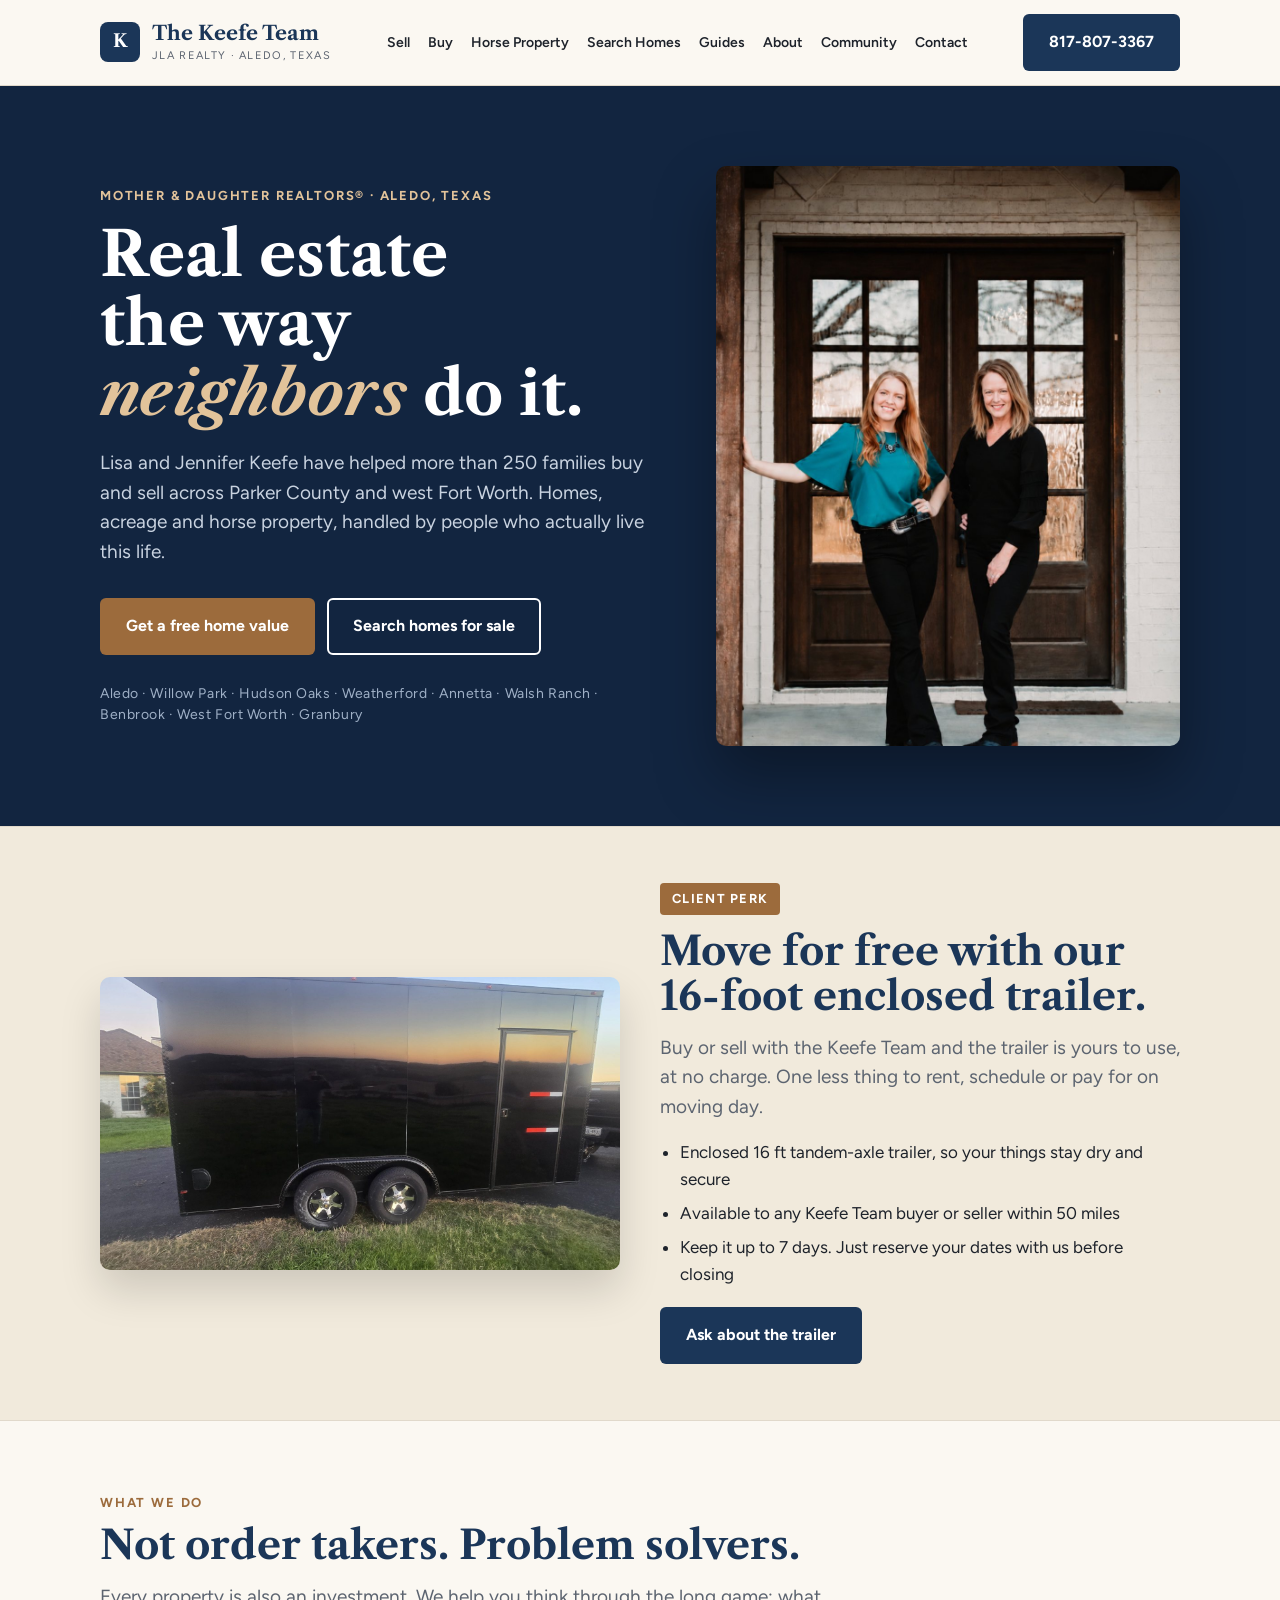
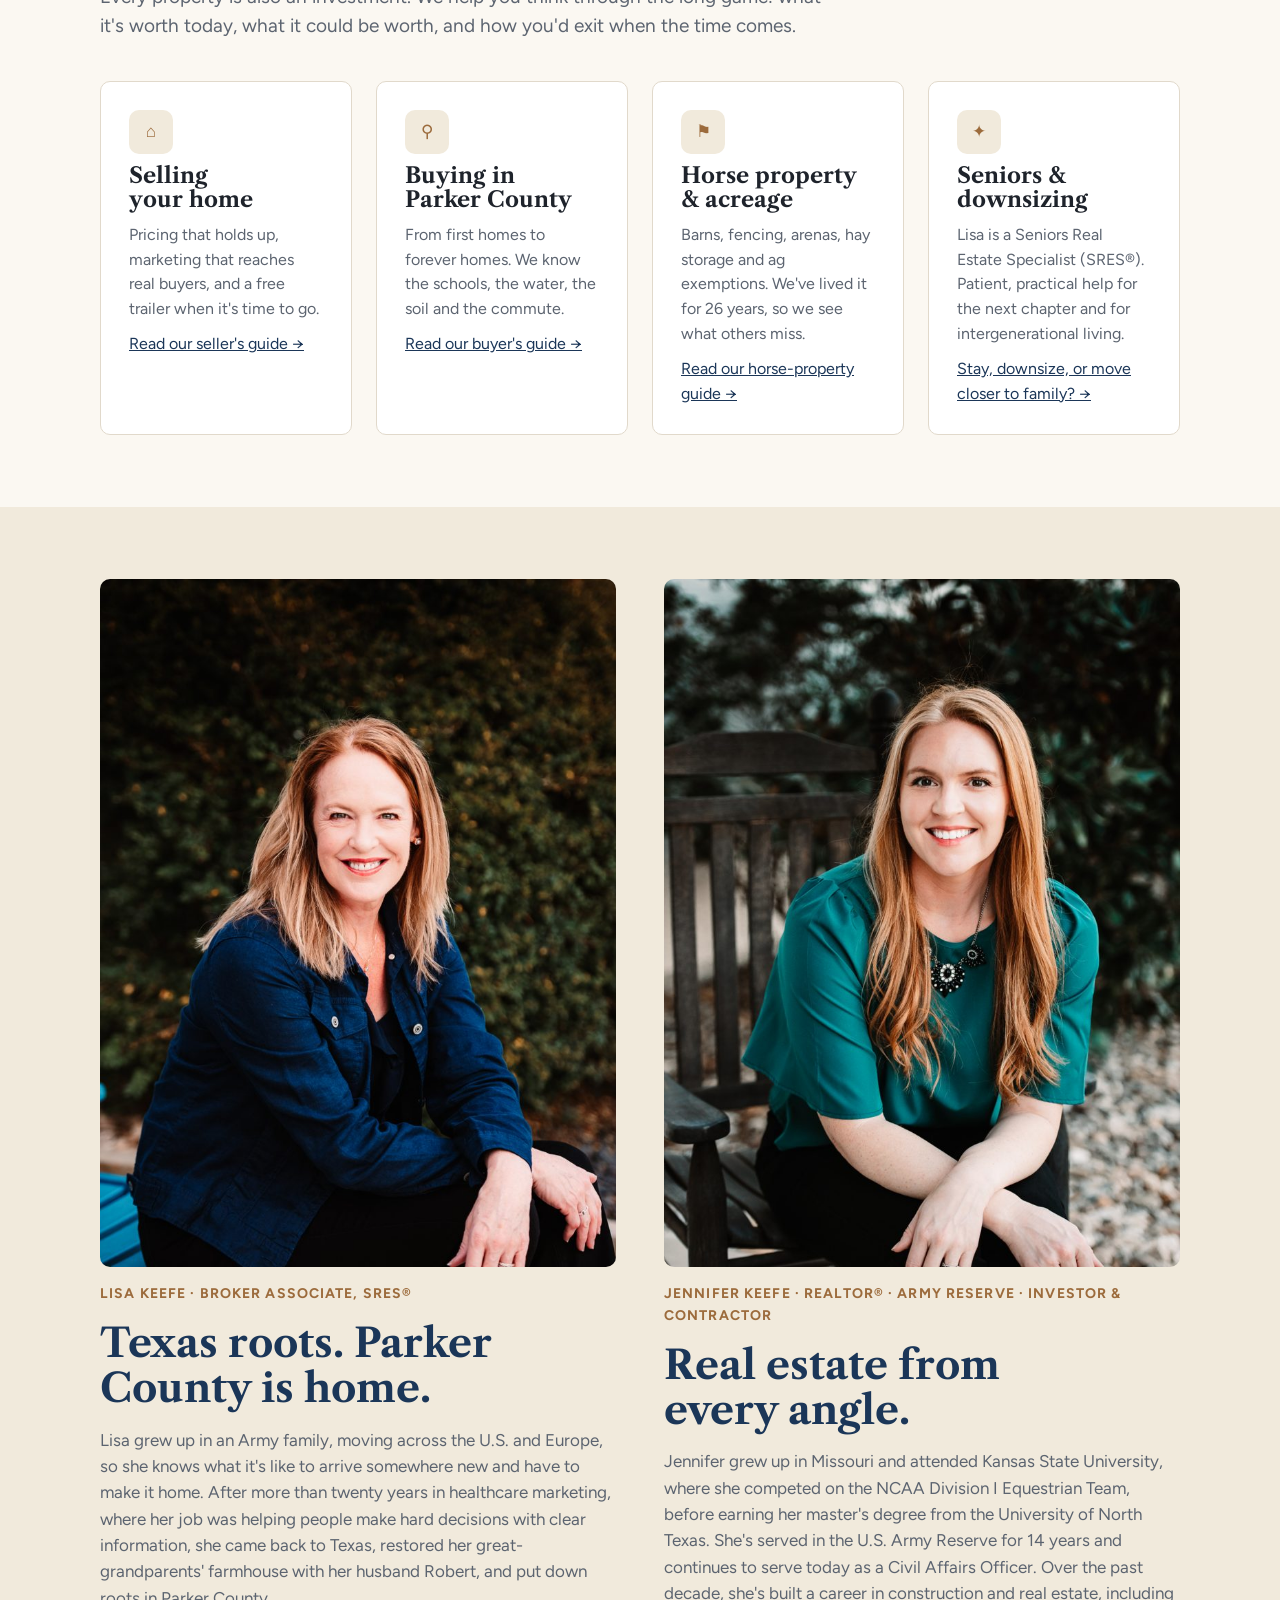
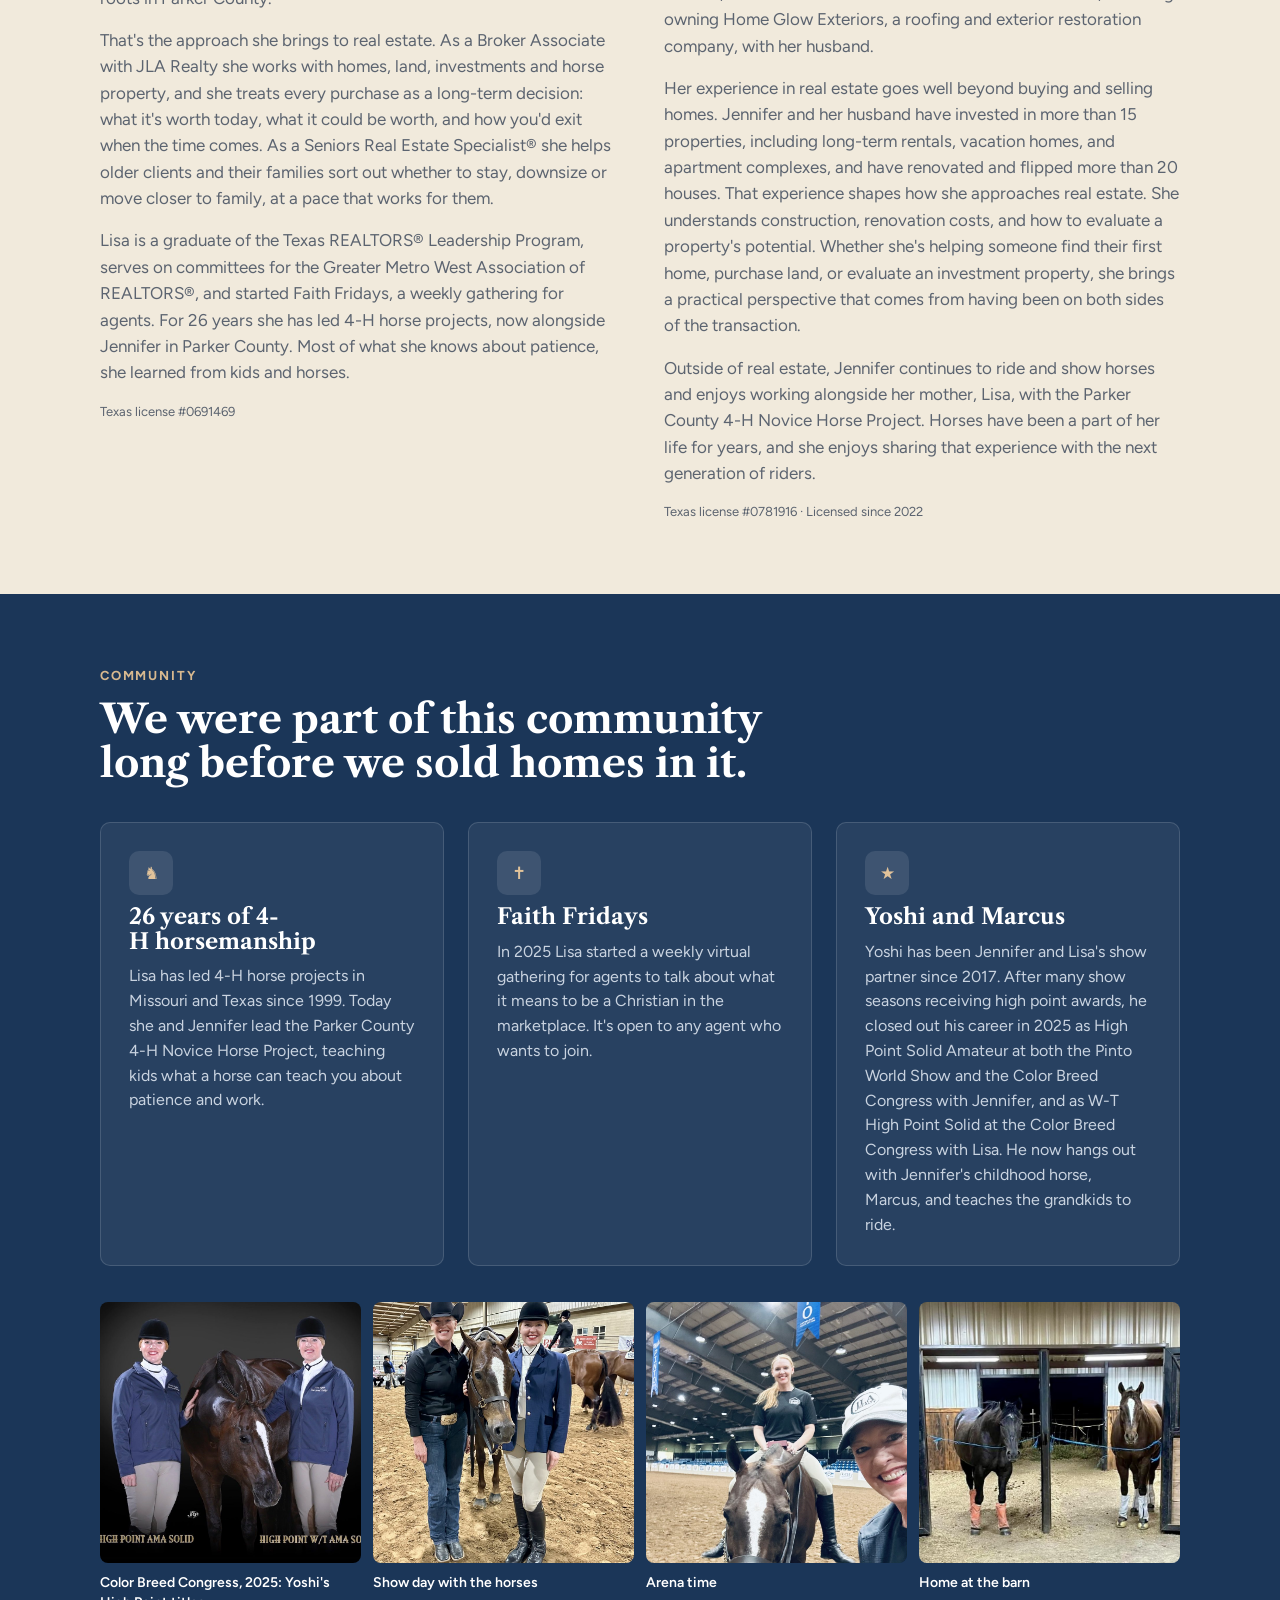
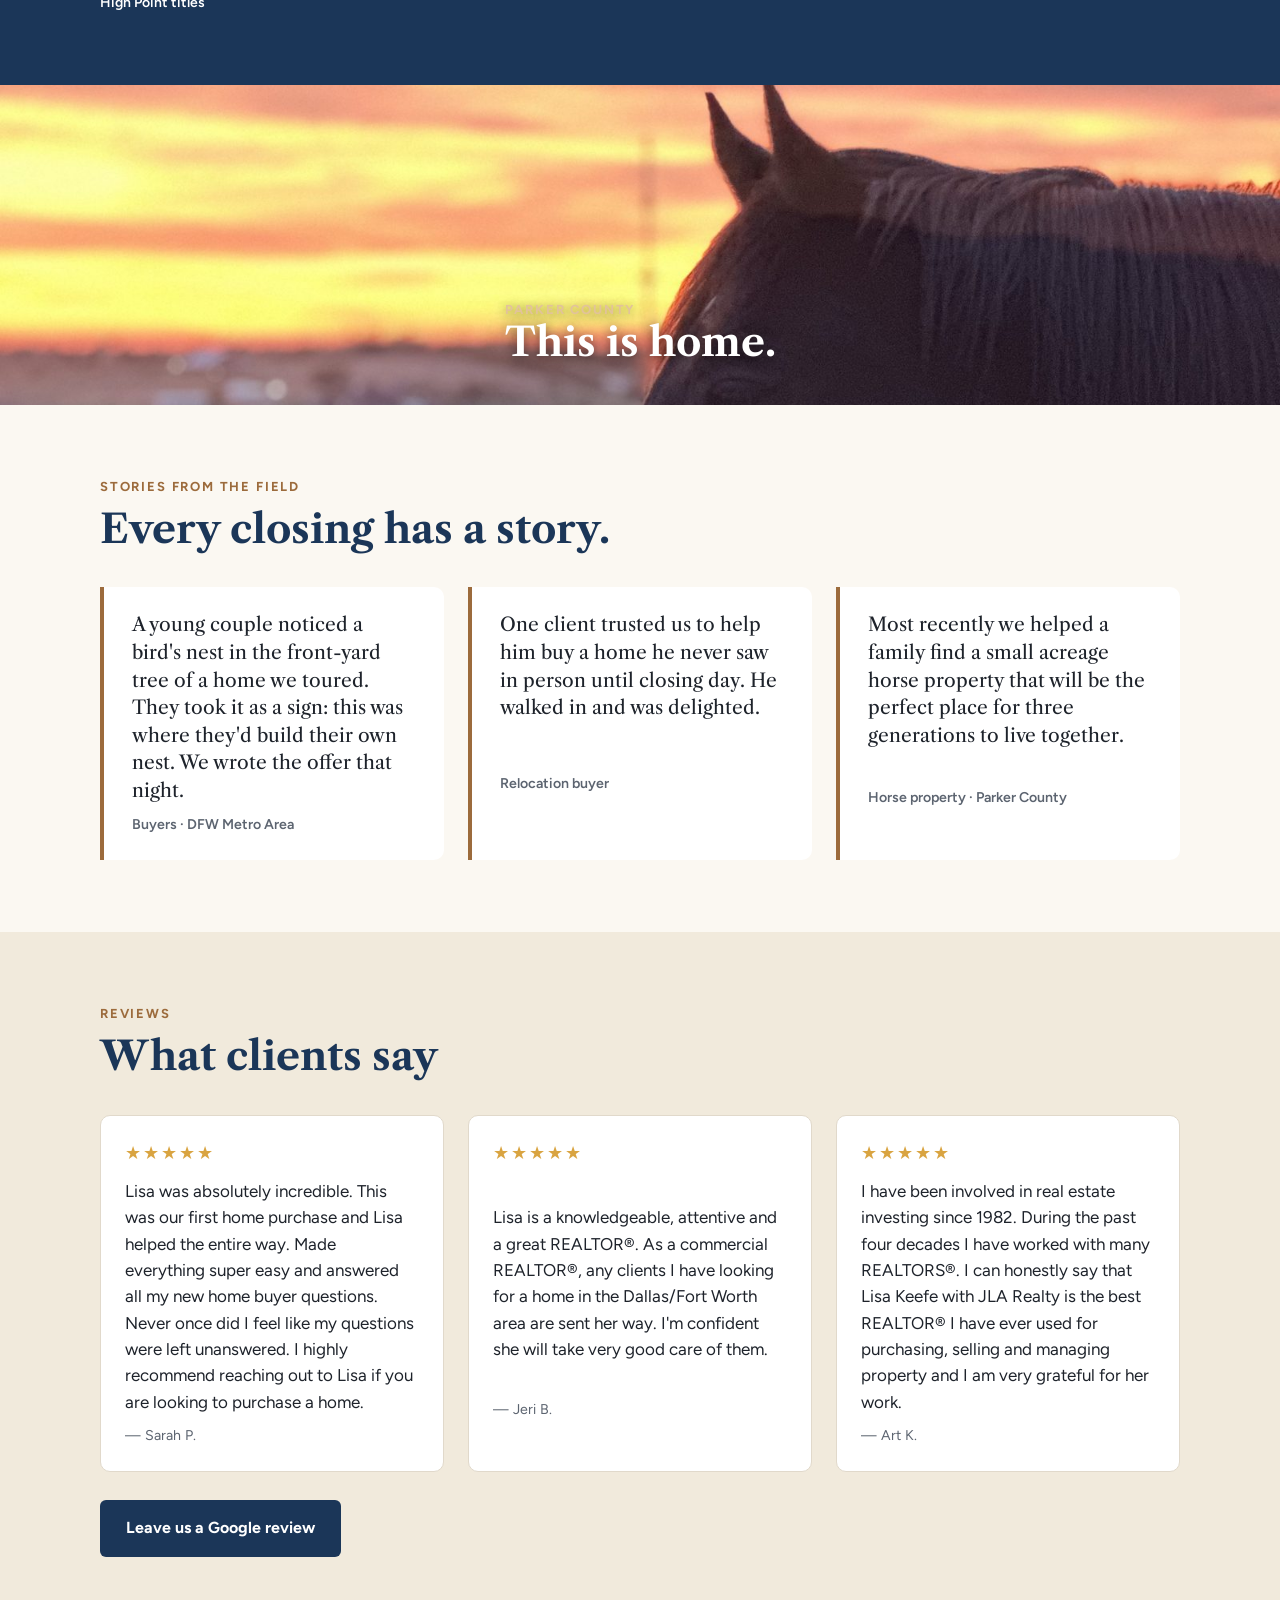
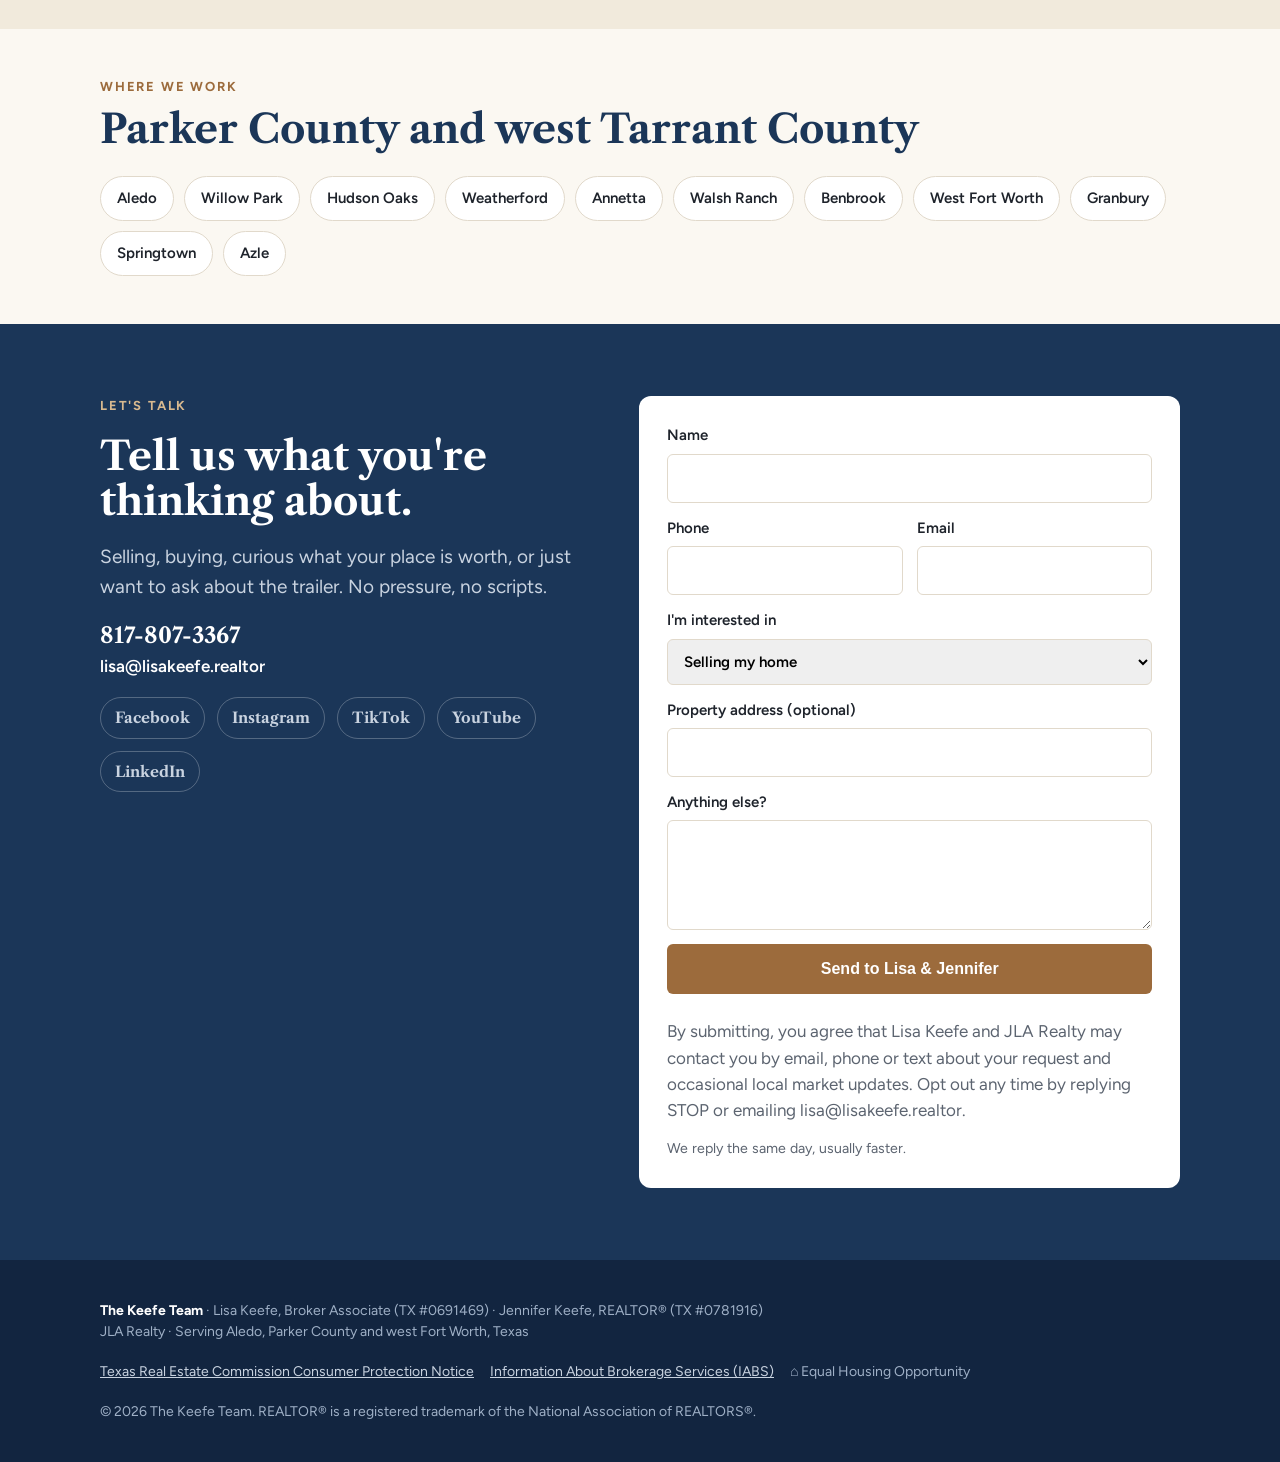
==== commit bbb0551b: "Jennifer's revised bio + license year Co-Authored-By: Claude Fable 5.1 <noreply@anthropic.com> Claud" ====
--- a/index.html
+++ b/index.html
@@ -95,10 +95,10 @@
       <img class="portrait" src="/img/jennifer.jpg" alt="Jennifer Keefe" width="750" height="1000" loading="lazy">
       <div class="role">Jennifer Keefe · REALTOR® · Army Reserve · Investor &amp; Contractor</div>
       <h2 style="color:var(--navy)">Real estate from every angle.</h2>
-      <p>Jennifer came to real estate the long way around. She has served 14 years in the U.S. Army Reserve and still does. She spent a decade in construction as a project manager and today owns Home Glow Exteriors, a roofing and exterior-restoration company, with her husband. Along the way she has personally invested in and actively manages more than 15 properties, from long-term rentals to short-term vacation rentals, and has flipped more than 20 houses.</p>
-      <p>That's the difference she brings to a showing. Where most agents see a finished kitchen, Jennifer sees the roof, the drainage, the renovation budget and the rental numbers behind it. First-time buyers get a straight read on what they're getting into. Investors get someone who has run the spreadsheet, swung the hammer and managed the tenants herself.</p>
-      <p>Raised in Missouri and a Kansas State graduate, Jennifer also worked as a registered dietitian across multiple healthcare facilities before real estate. Outside of work, she's with her two horses or in the arena with her mother, helping lead the Parker County 4-H Novice Horse Project.</p>
-      <p class="lic">Texas license #0781916</p>
+      <p>Jennifer grew up in Missouri and attended Kansas State University, where she competed on the NCAA Division I Equestrian Team, before earning her master's degree from the University of North Texas. She's served in the U.S. Army Reserve for 14 years and continues to serve today as a Civil Affairs Officer. Over the past decade, she's built a career in construction and real estate, including owning Home Glow Exteriors, a roofing and exterior restoration company, with her husband.</p>
+      <p>Her experience in real estate goes well beyond buying and selling homes. Jennifer and her husband have invested in more than 15 properties, including long-term rentals, vacation homes, and apartment complexes, and have renovated and flipped more than 20 houses. That experience shapes how she approaches real estate. She understands construction, renovation costs, and how to evaluate a property's potential. Whether she's helping someone find their first home, purchase land, or evaluate an investment property, she brings a practical perspective that comes from having been on both sides of the transaction.</p>
+      <p>Outside of real estate, Jennifer continues to ride and show horses and enjoys working alongside her mother, Lisa, with the Parker County 4-H Novice Horse Project. Horses have been a part of her life for years, and she enjoys sharing that experience with the next generation of riders.</p>
+      <p class="lic">Texas license #0781916 · Licensed since 2022</p>
     </div>
   </div>
 </section>
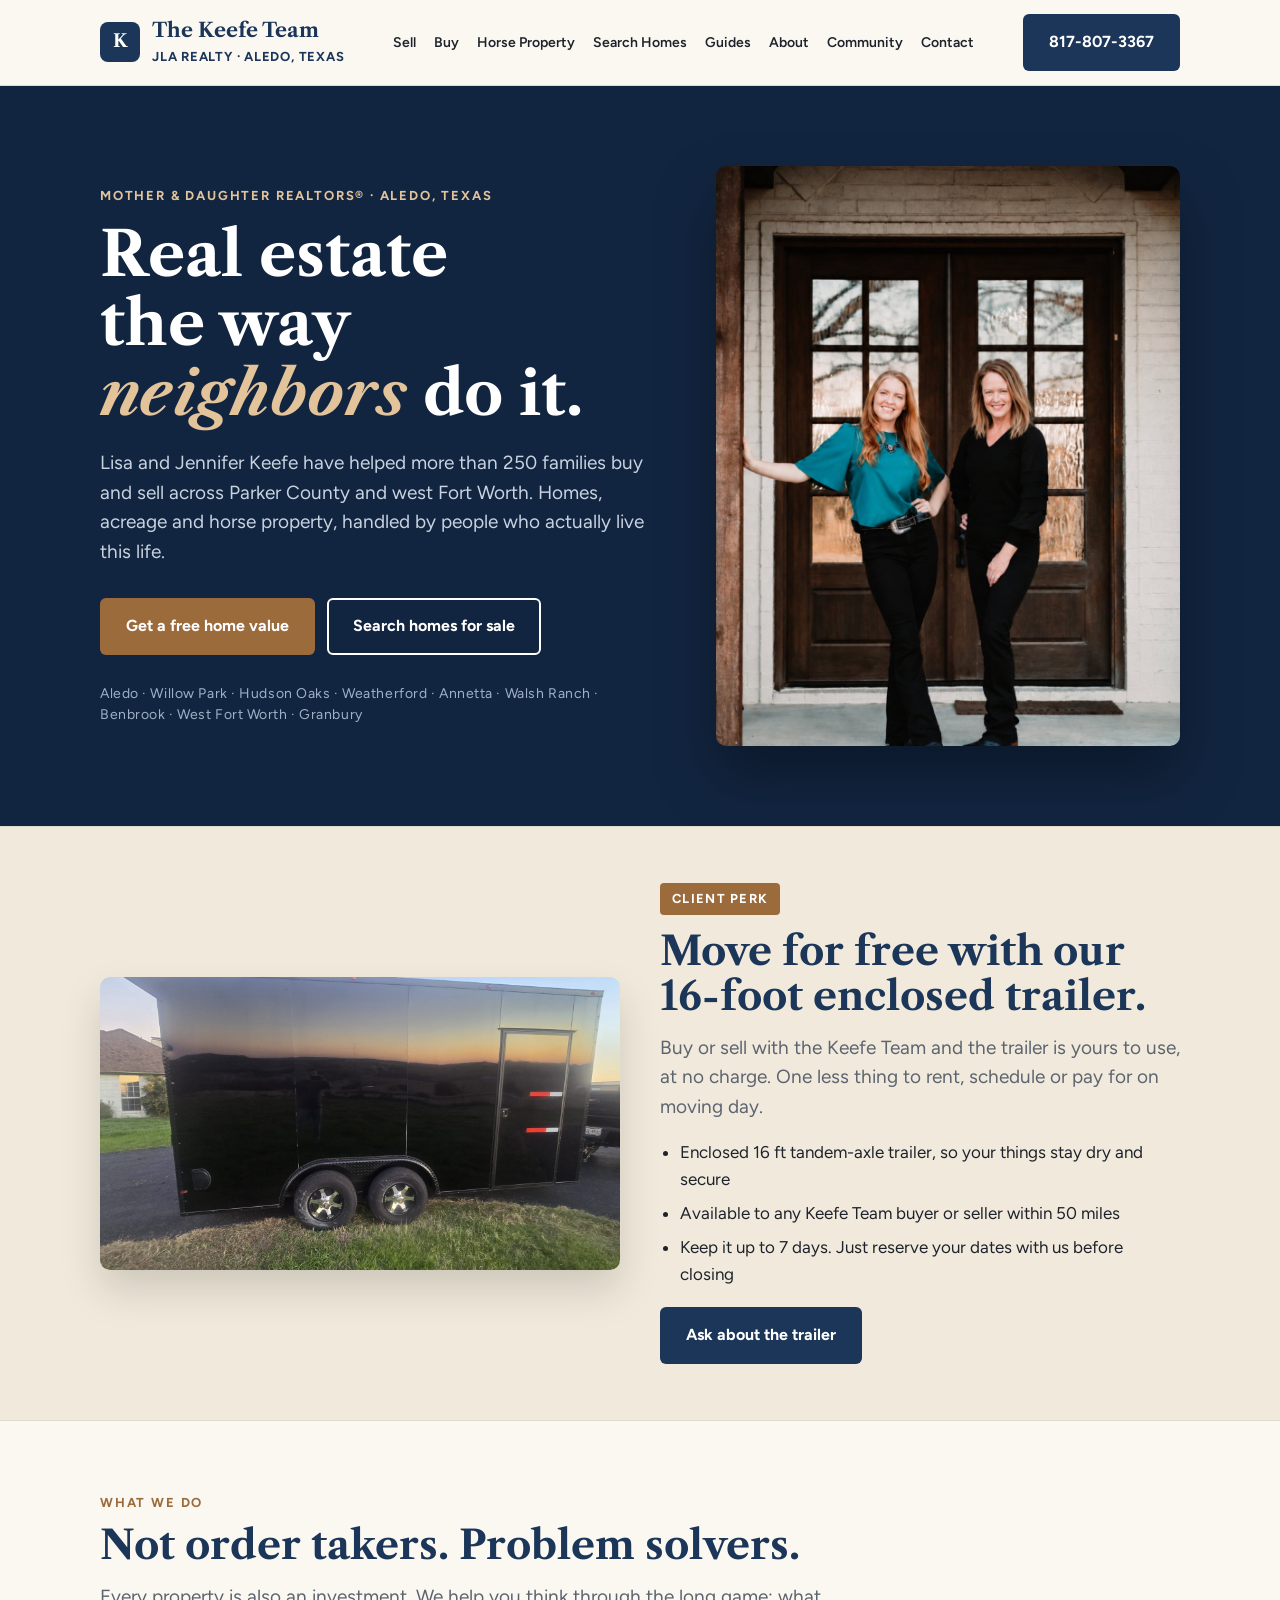
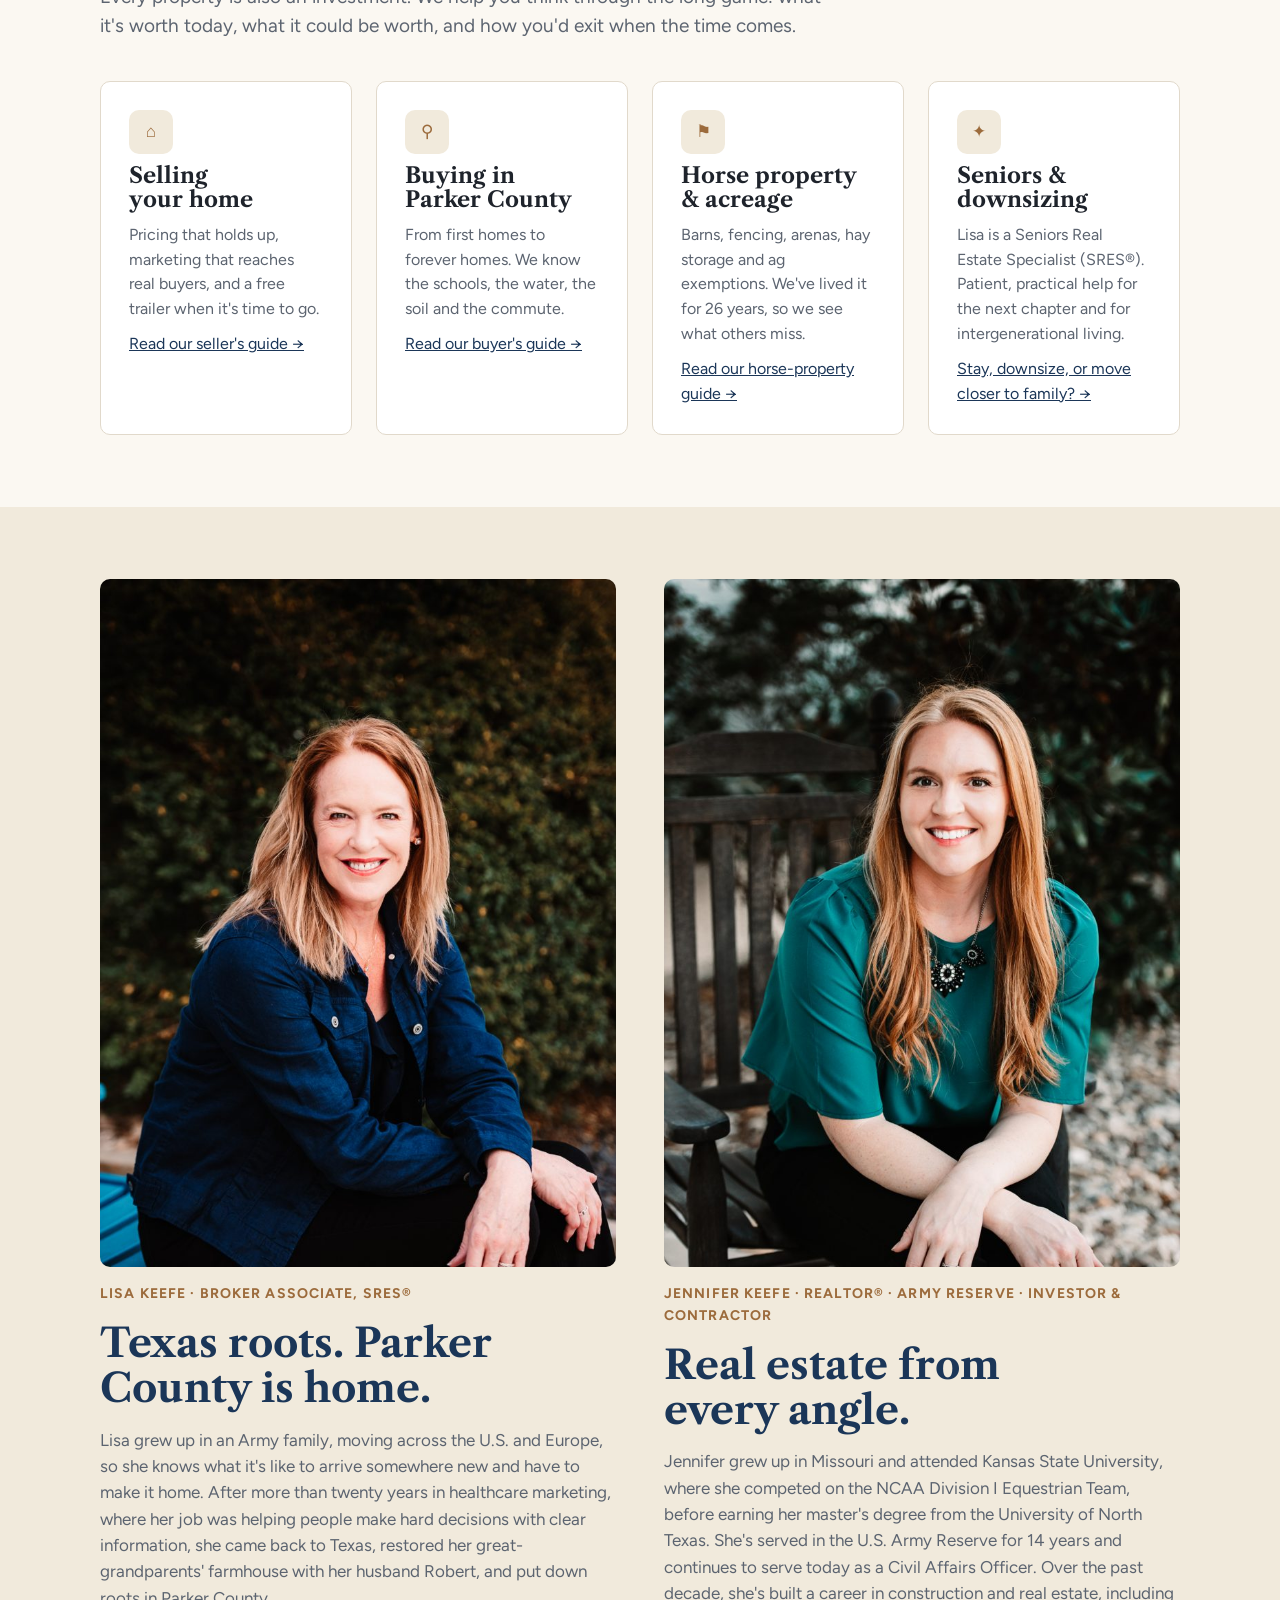
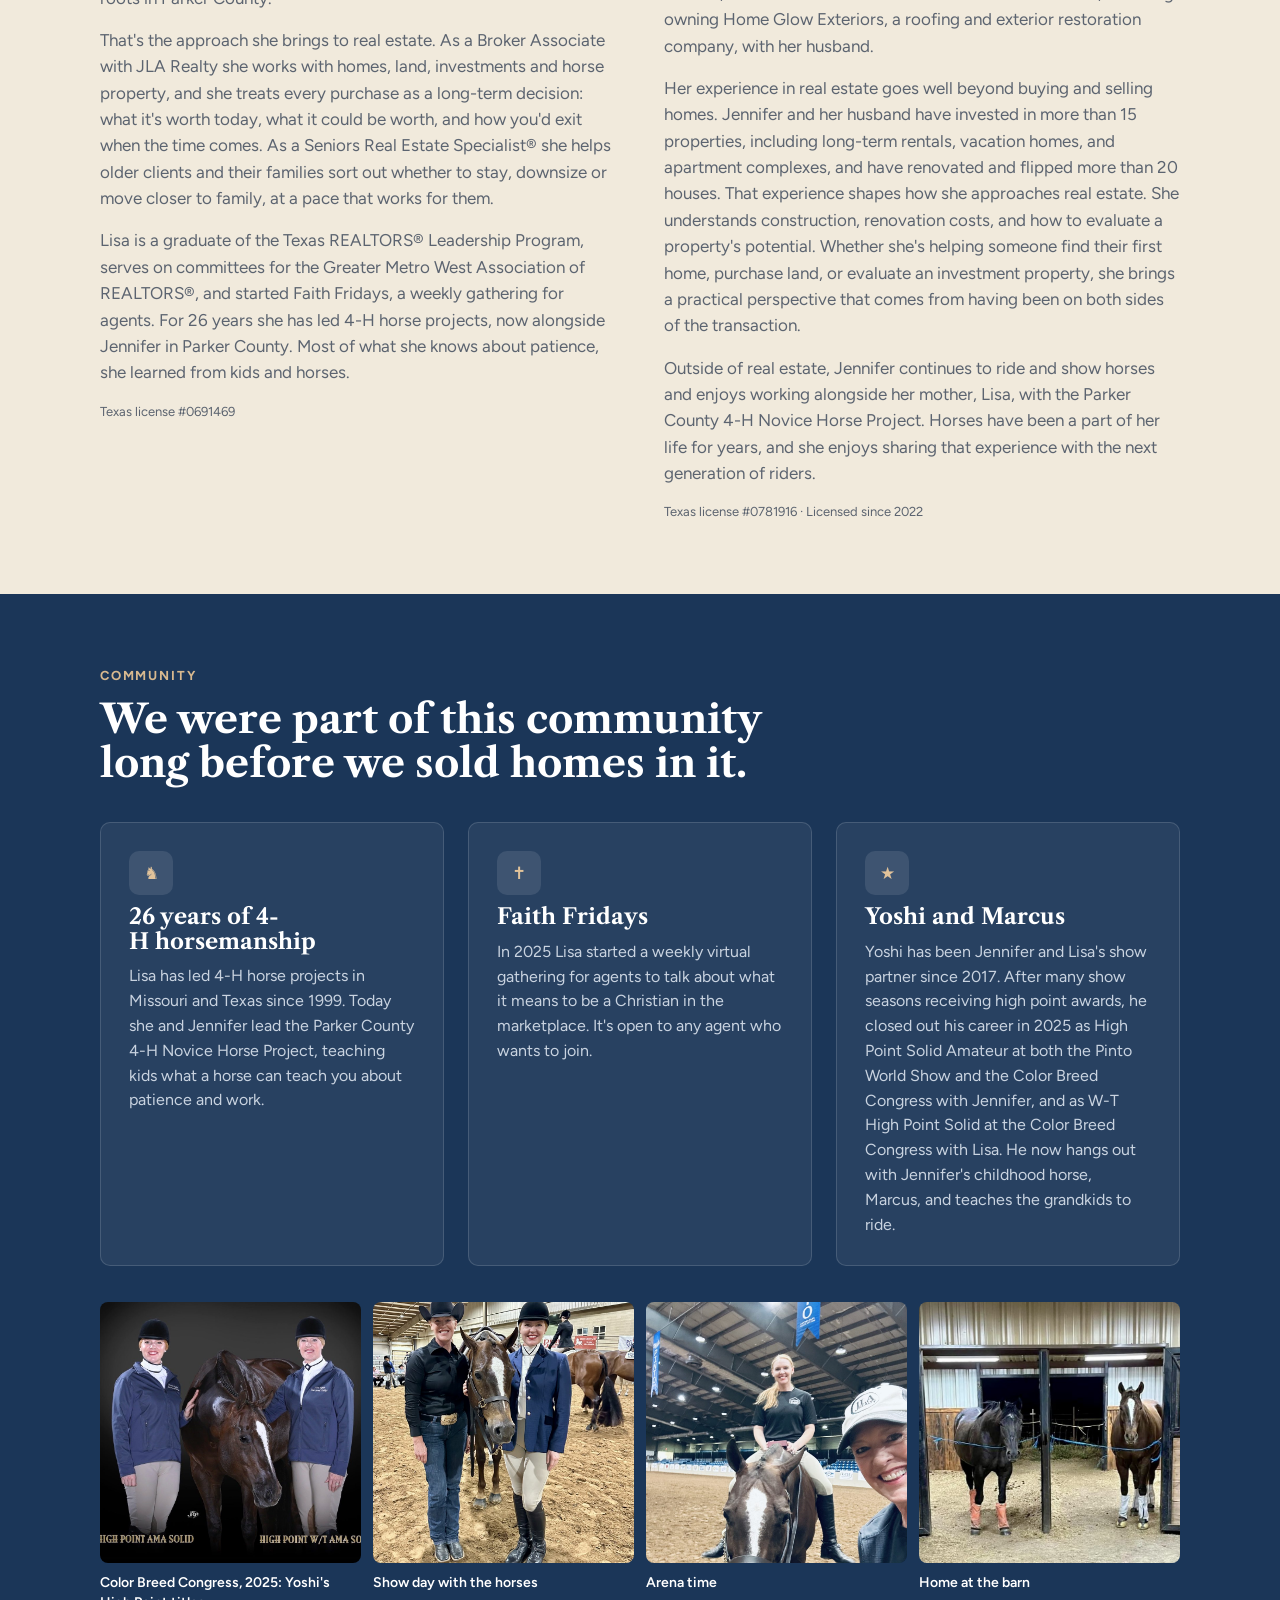
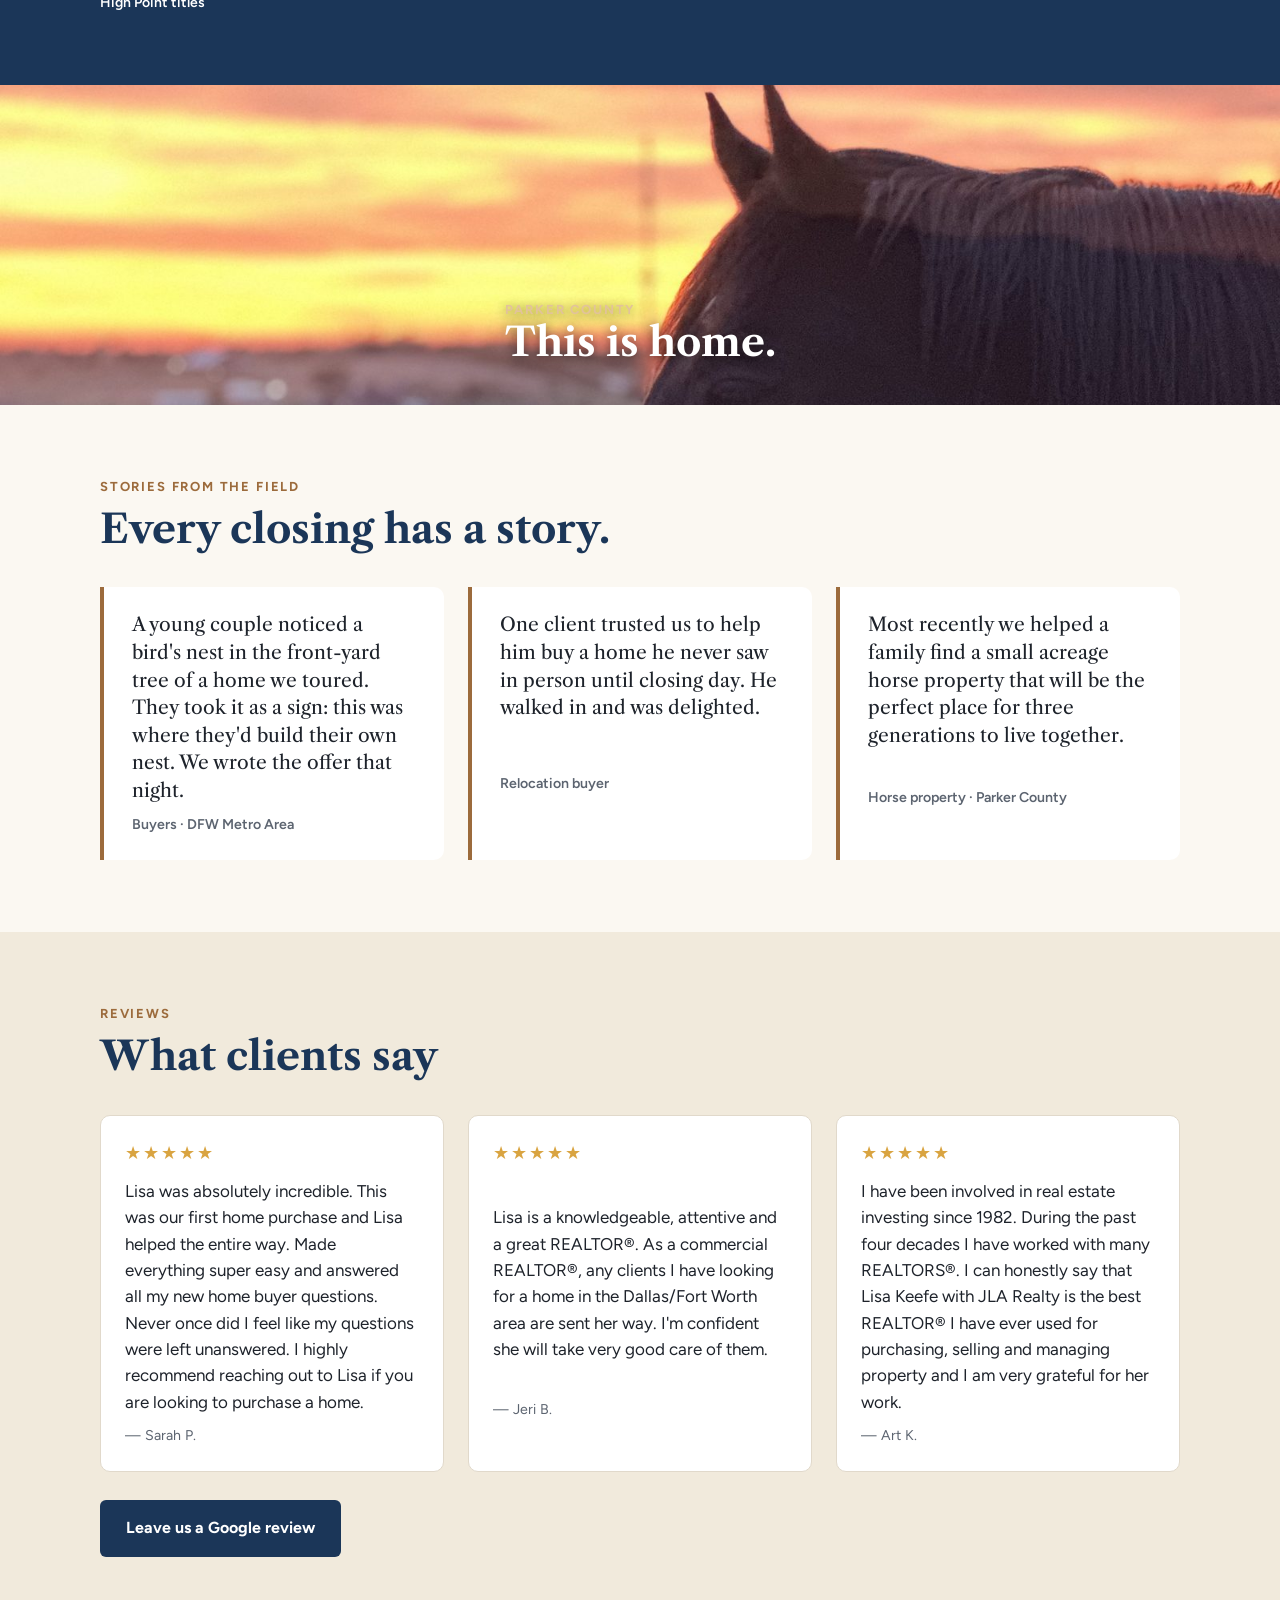
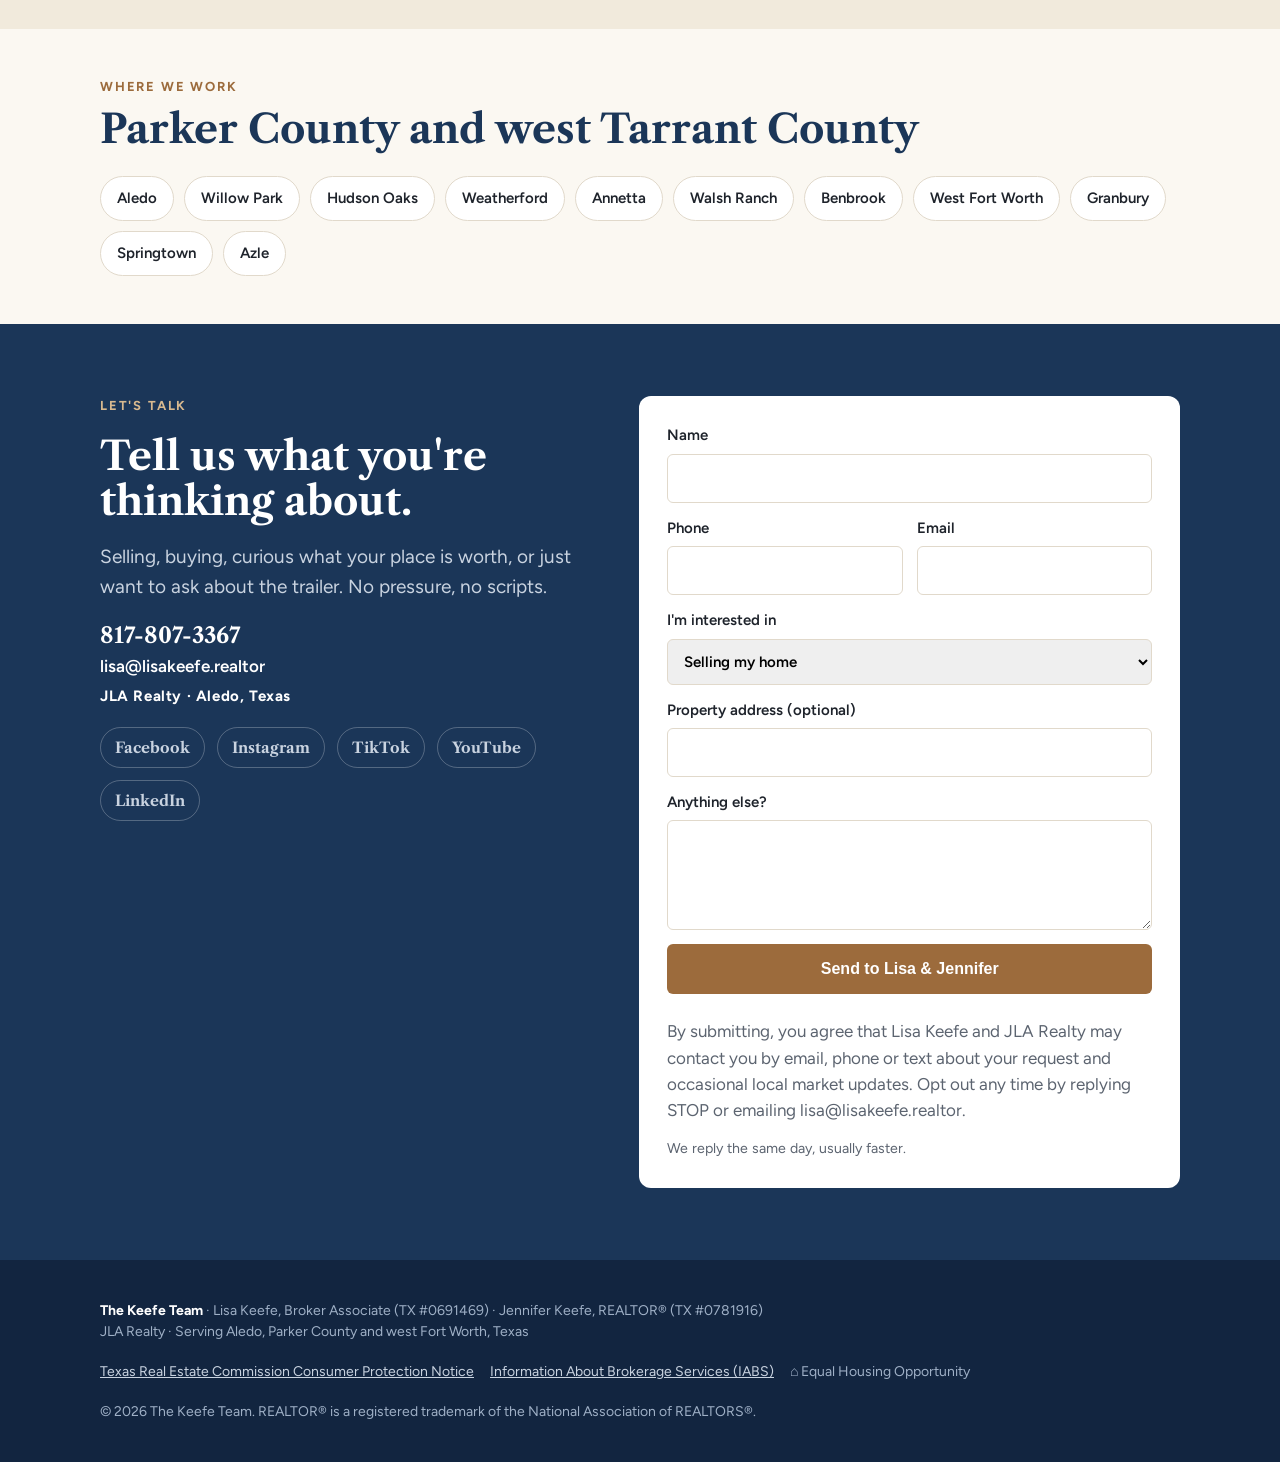
==== commit df848906: "TREC: make JLA Realty more prominent in header and contact block Co-Authored-By: Claude Sonnet 5.5 <" ====
--- a/index.html
+++ b/index.html
@@ -165,7 +165,7 @@
       <div class="eyebrow">Let's talk</div>
       <h2>Tell us what you're thinking about.</h2>
       <p class="lede">Selling, buying, curious what your place is worth, or just want to ask about the trailer. No pressure, no scripts.</p>
-      <div><a href="tel:8178073367">817-807-3367</a><br><a href="mailto:lisa@lisakeefe.realtor" style="font-size:17px;font-family:var(--body);font-weight:600">lisa@lisakeefe.realtor</a></div>
+      <div><a href="tel:8178073367">817-807-3367</a><br><a href="mailto:lisa@lisakeefe.realtor" style="font-size:17px;font-family:var(--body);font-weight:600">lisa@lisakeefe.realtor</a><div class="brokerline">JLA Realty · Aledo, Texas</div></div>
       <div class="social">
         <a href="https://www.facebook.com/lisa.keefe.2025/" target="_blank" rel="noopener">Facebook</a>
         <a href="https://www.instagram.com/kcatco/" target="_blank" rel="noopener">Instagram</a>
--- a/site.css
+++ b/site.css
@@ -42,7 +42,7 @@
 .brand{display:flex;align-items:center;gap:12px;text-decoration:none;color:var(--navy)}
 .brand .mark{width:40px;height:40px;border-radius:8px;background:var(--navy);display:grid;place-items:center;color:#fff;font-family:var(--display);font-weight:700;font-size:18px}
 .brand b{font-family:var(--display);font-size:20px;line-height:1}
-.brand small{display:block;white-space:nowrap;font-size:11px;letter-spacing:.12em;text-transform:uppercase;color:var(--muted);font-family:var(--body)}
+.brand small{display:block;white-space:nowrap;font-size:13px;font-weight:700;letter-spacing:.06em;text-transform:uppercase;color:var(--navy);font-family:var(--body);margin-top:3px}
 nav ul{display:flex;gap:18px;list-style:none;margin:0;padding:0;font-weight:600;font-size:14px}
 nav ul a{text-decoration:none;color:var(--ink)}
 nav .call{white-space:nowrap}
@@ -132,3 +132,5 @@
 .legal{display:flex;flex-wrap:wrap;gap:16px;align-items:center}
 .eho{display:inline-flex;align-items:center;gap:8px}
 @media (prefers-reduced-motion:reduce){html{scroll-behavior:auto}}
+
+.direct .brokerline{color:#fff;font-size:15px;font-weight:700;font-family:var(--body);letter-spacing:.04em;margin-top:6px}
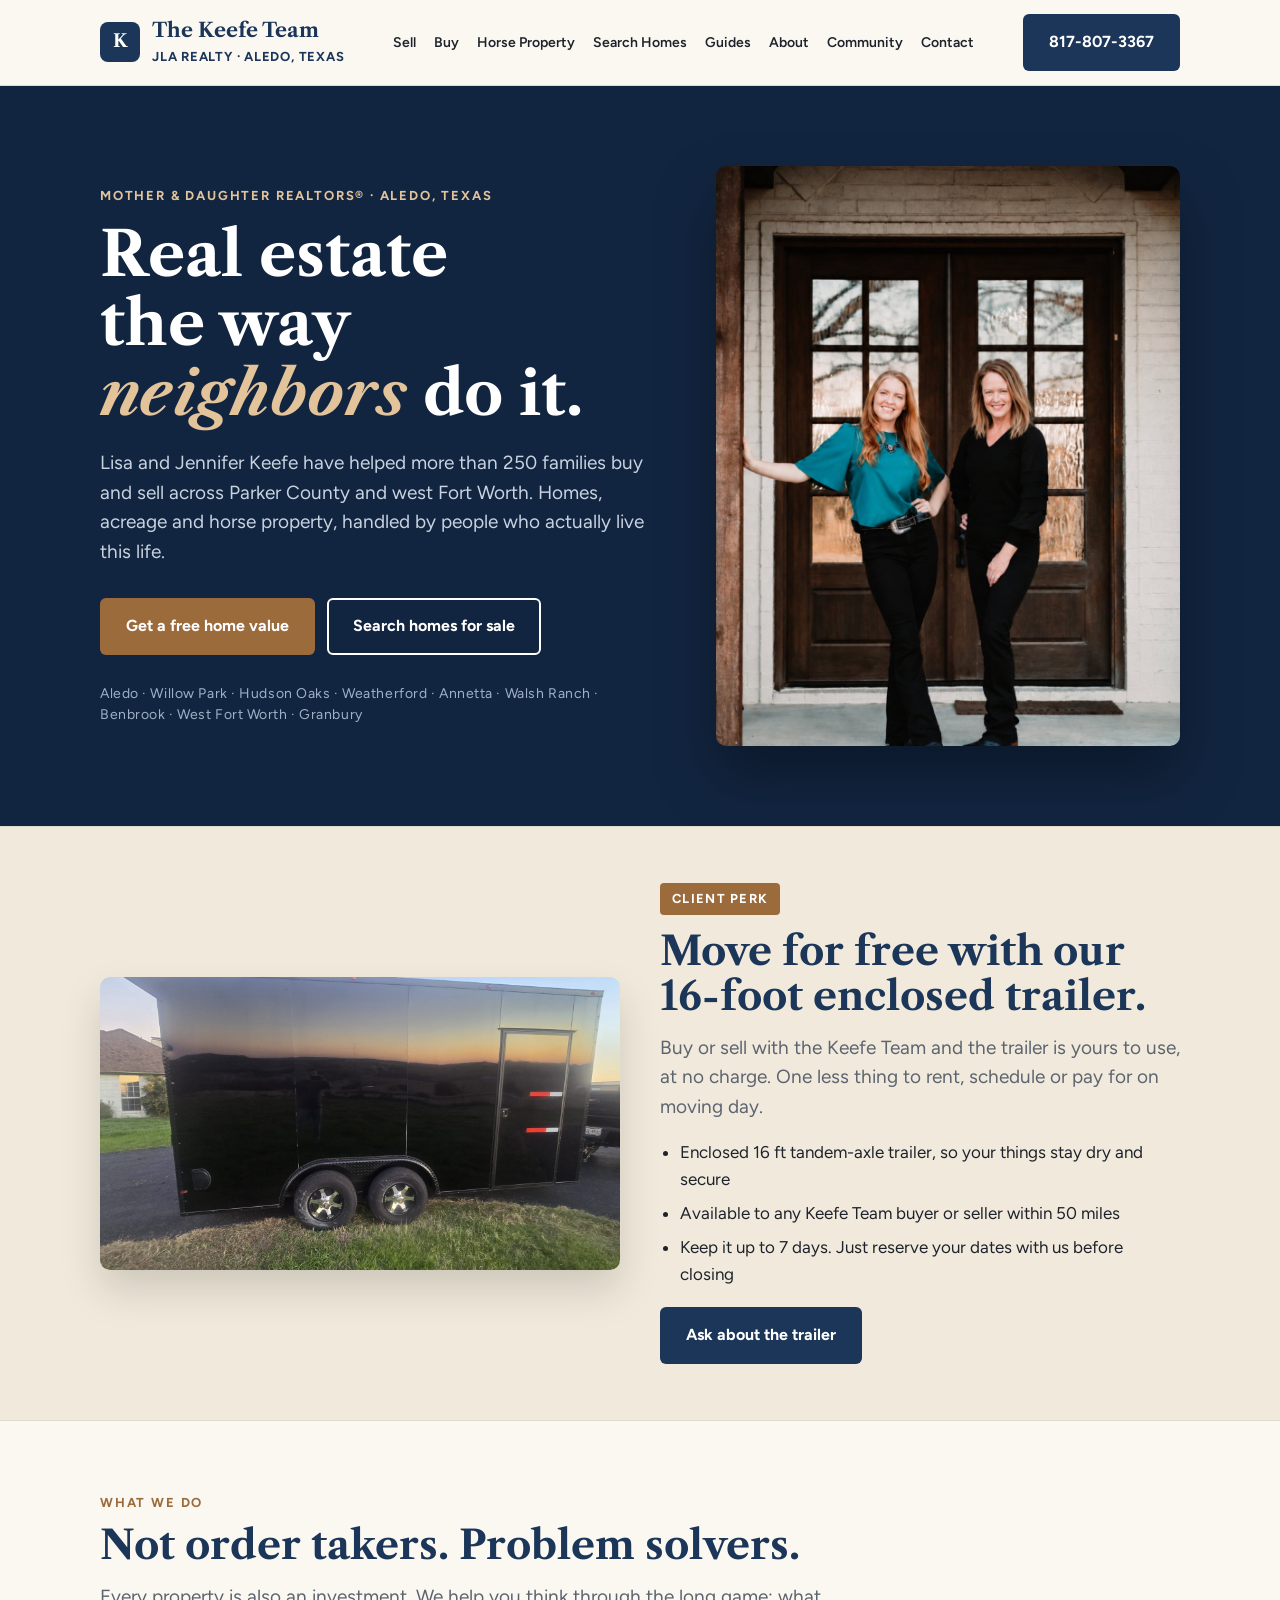
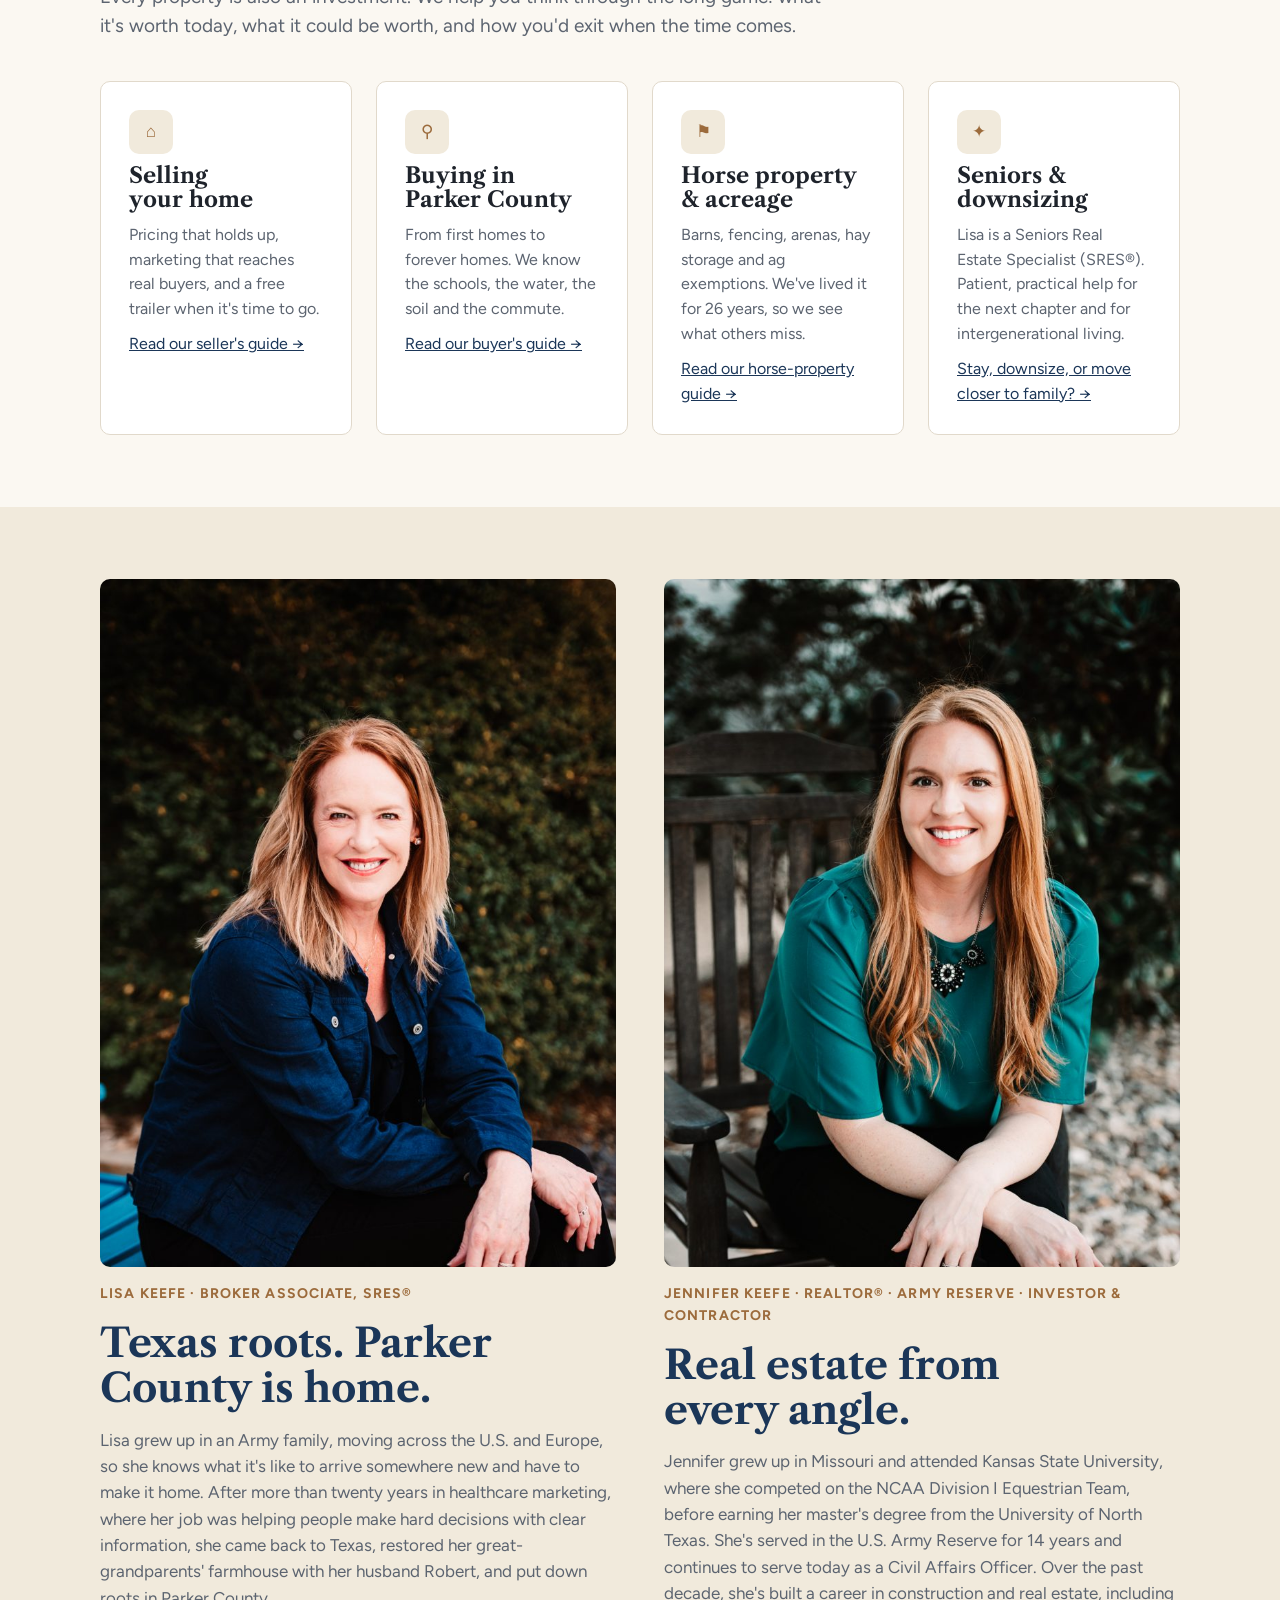
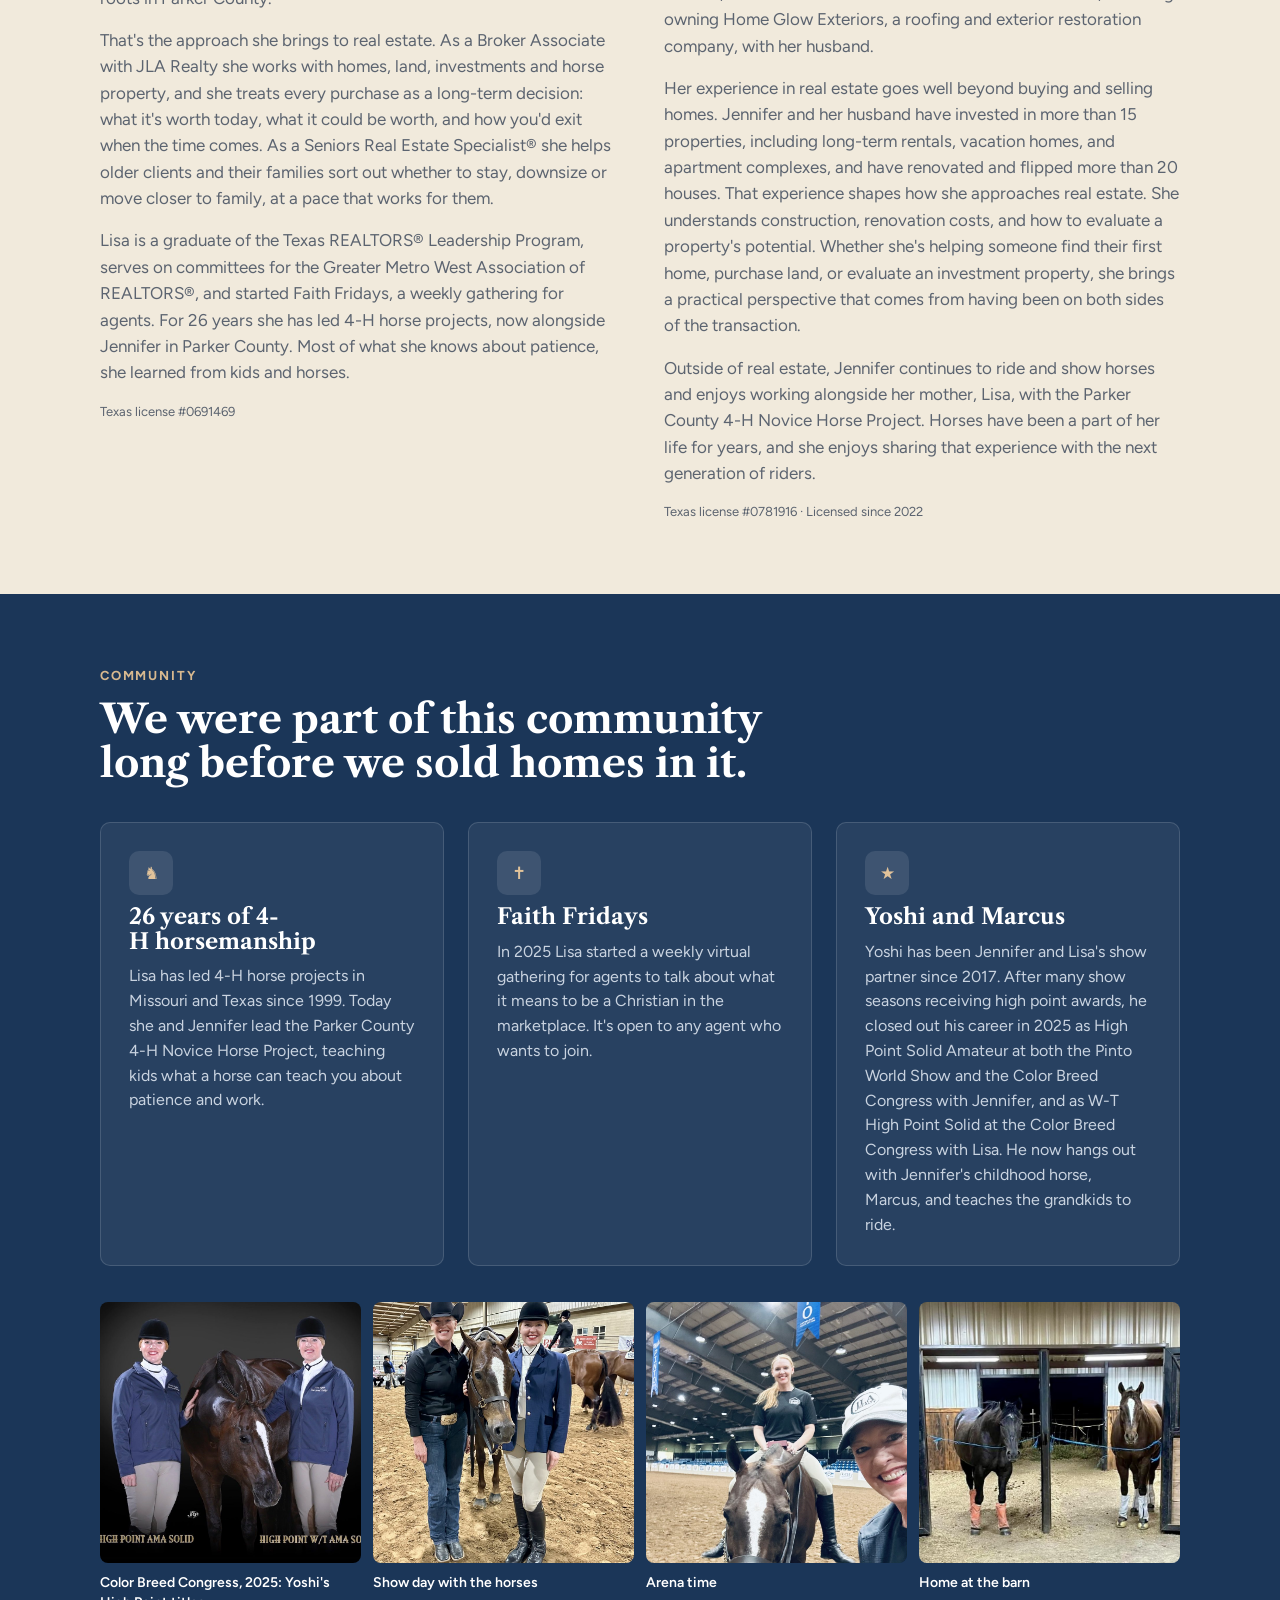
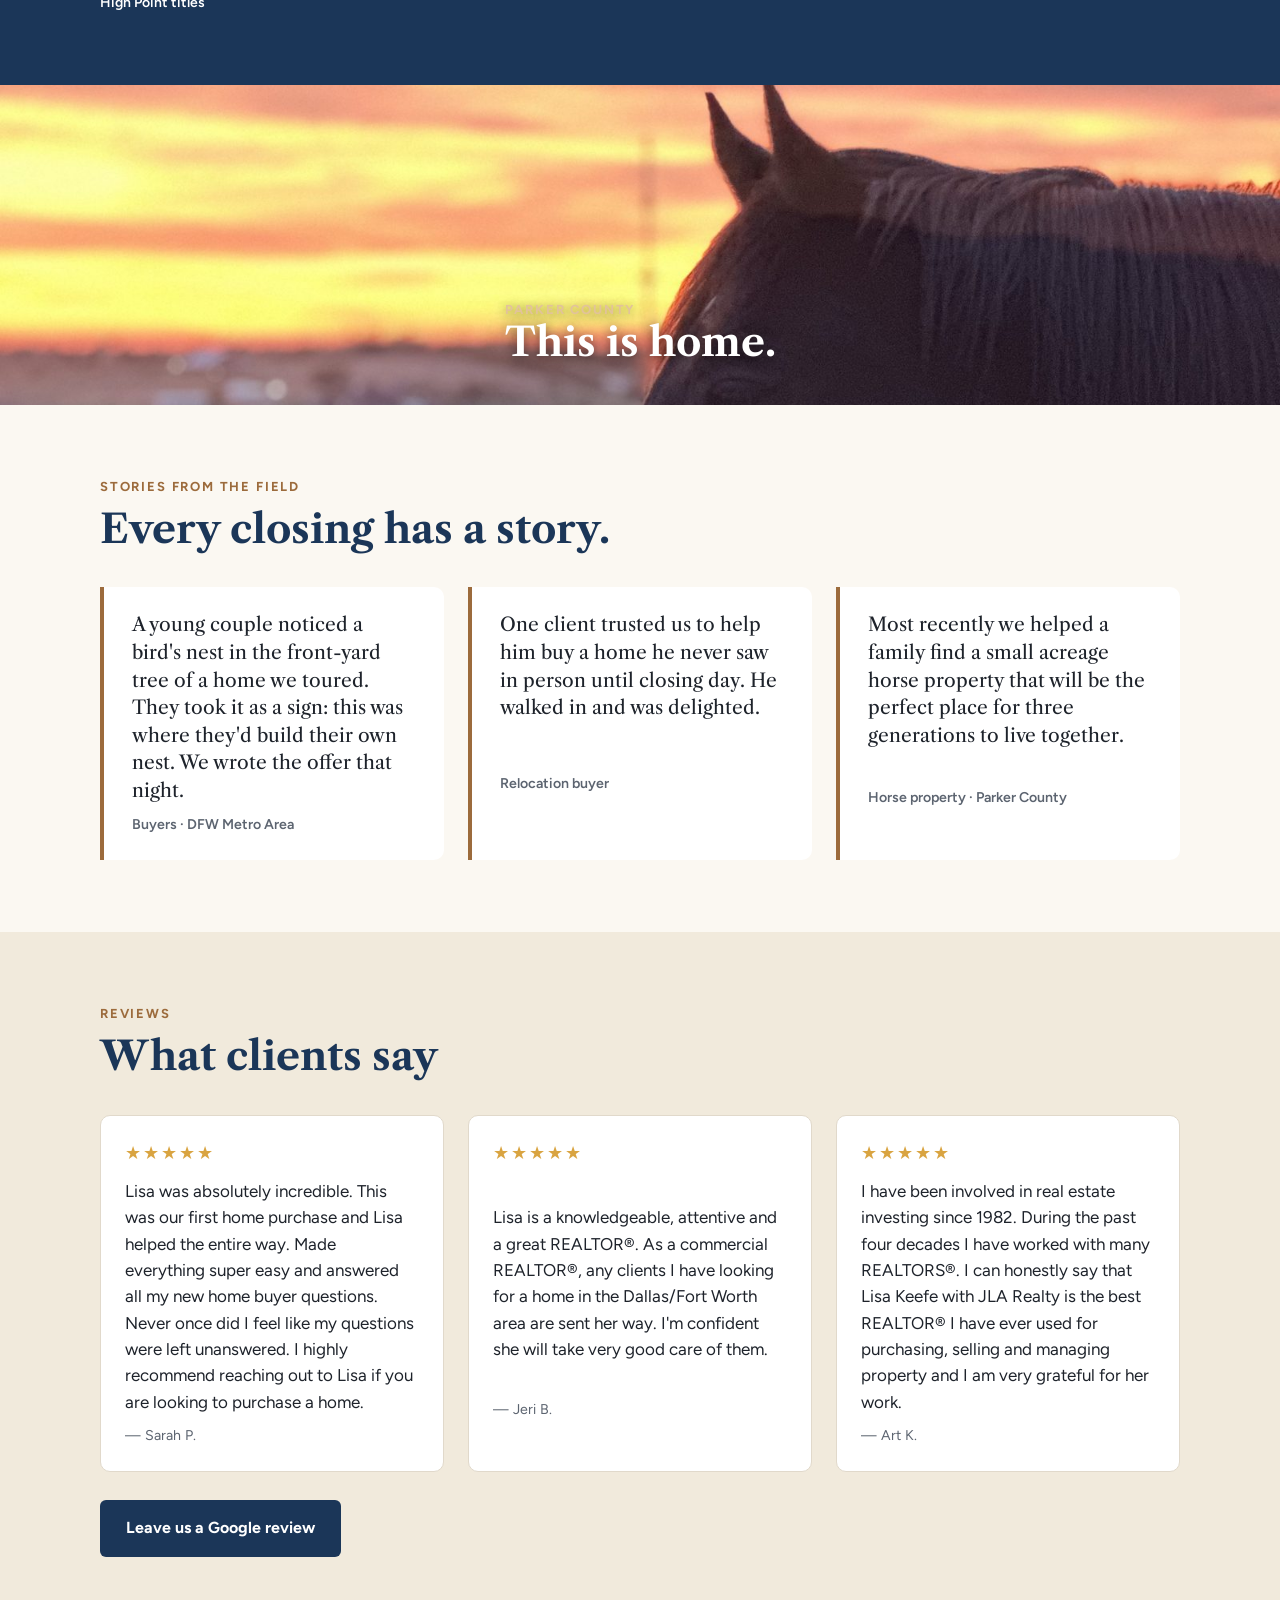
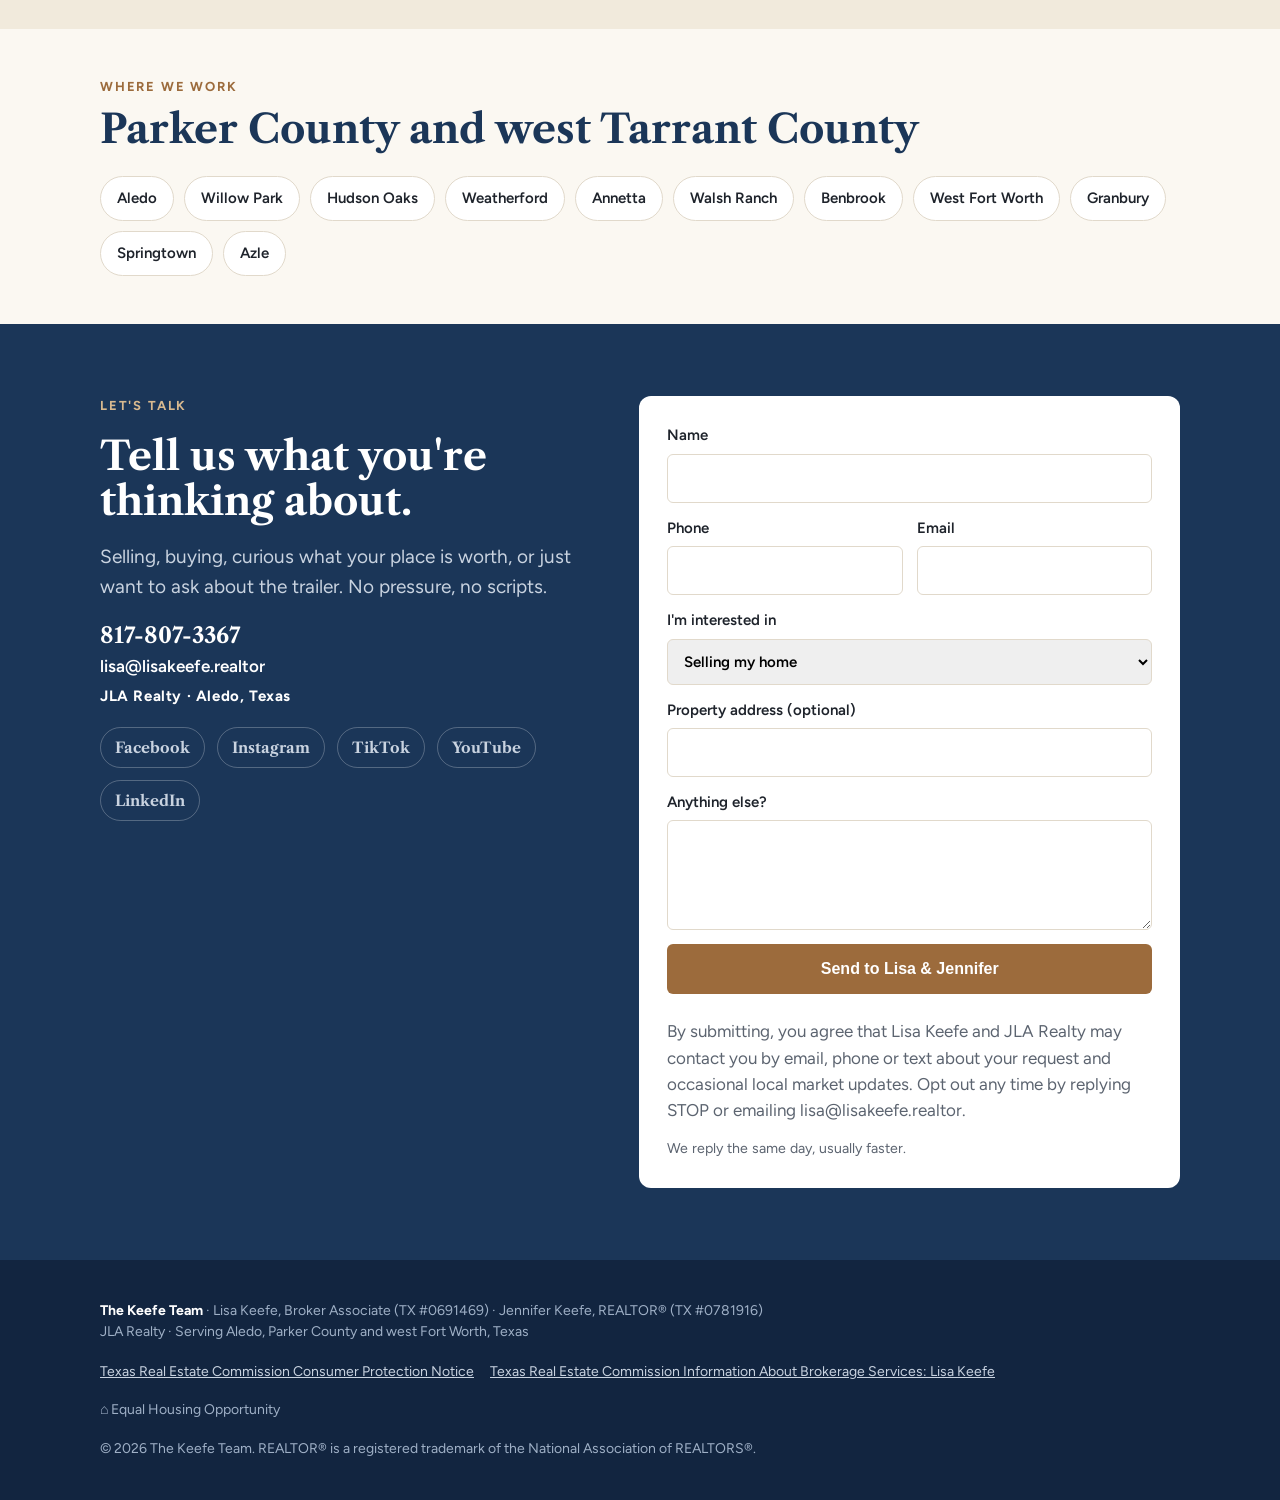
==== commit d8bbcc12: "TREC: IABS link wording per rule 531.20(b) with agent name; Consumer Protection Notice links directl" ====
--- a/index.html
+++ b/index.html
@@ -202,8 +202,8 @@
   <div class="in">
     <div><b style="color:#fff">The Keefe Team</b> · Lisa Keefe, Broker Associate (TX #0691469) · Jennifer Keefe, REALTOR® (TX #0781916)<br>JLA Realty · Serving Aledo, Parker County and west Fort Worth, Texas</div>
     <div class="legal">
-      <a href="https://www.trec.texas.gov/forms/consumer-protection-notice" target="_blank" rel="noopener">Texas Real Estate Commission Consumer Protection Notice</a>
-      <a href="/iabs-consumer-protection-notice.pdf" target="_blank" rel="noopener">Information About Brokerage Services (IABS)</a>
+      <a href="https://www.trec.texas.gov/sites/default/files/pdf-forms/CN%201-5.pdf" target="_blank" rel="noopener">Texas Real Estate Commission Consumer Protection Notice</a>
+      <a href="/iabs-consumer-protection-notice.pdf" target="_blank" rel="noopener">Texas Real Estate Commission Information About Brokerage Services: Lisa Keefe</a>
       <span class="eho">⌂ Equal Housing Opportunity</span>
     </div>
     <div>© 2026 The Keefe Team. REALTOR® is a registered trademark of the National Association of REALTORS®.</div>
